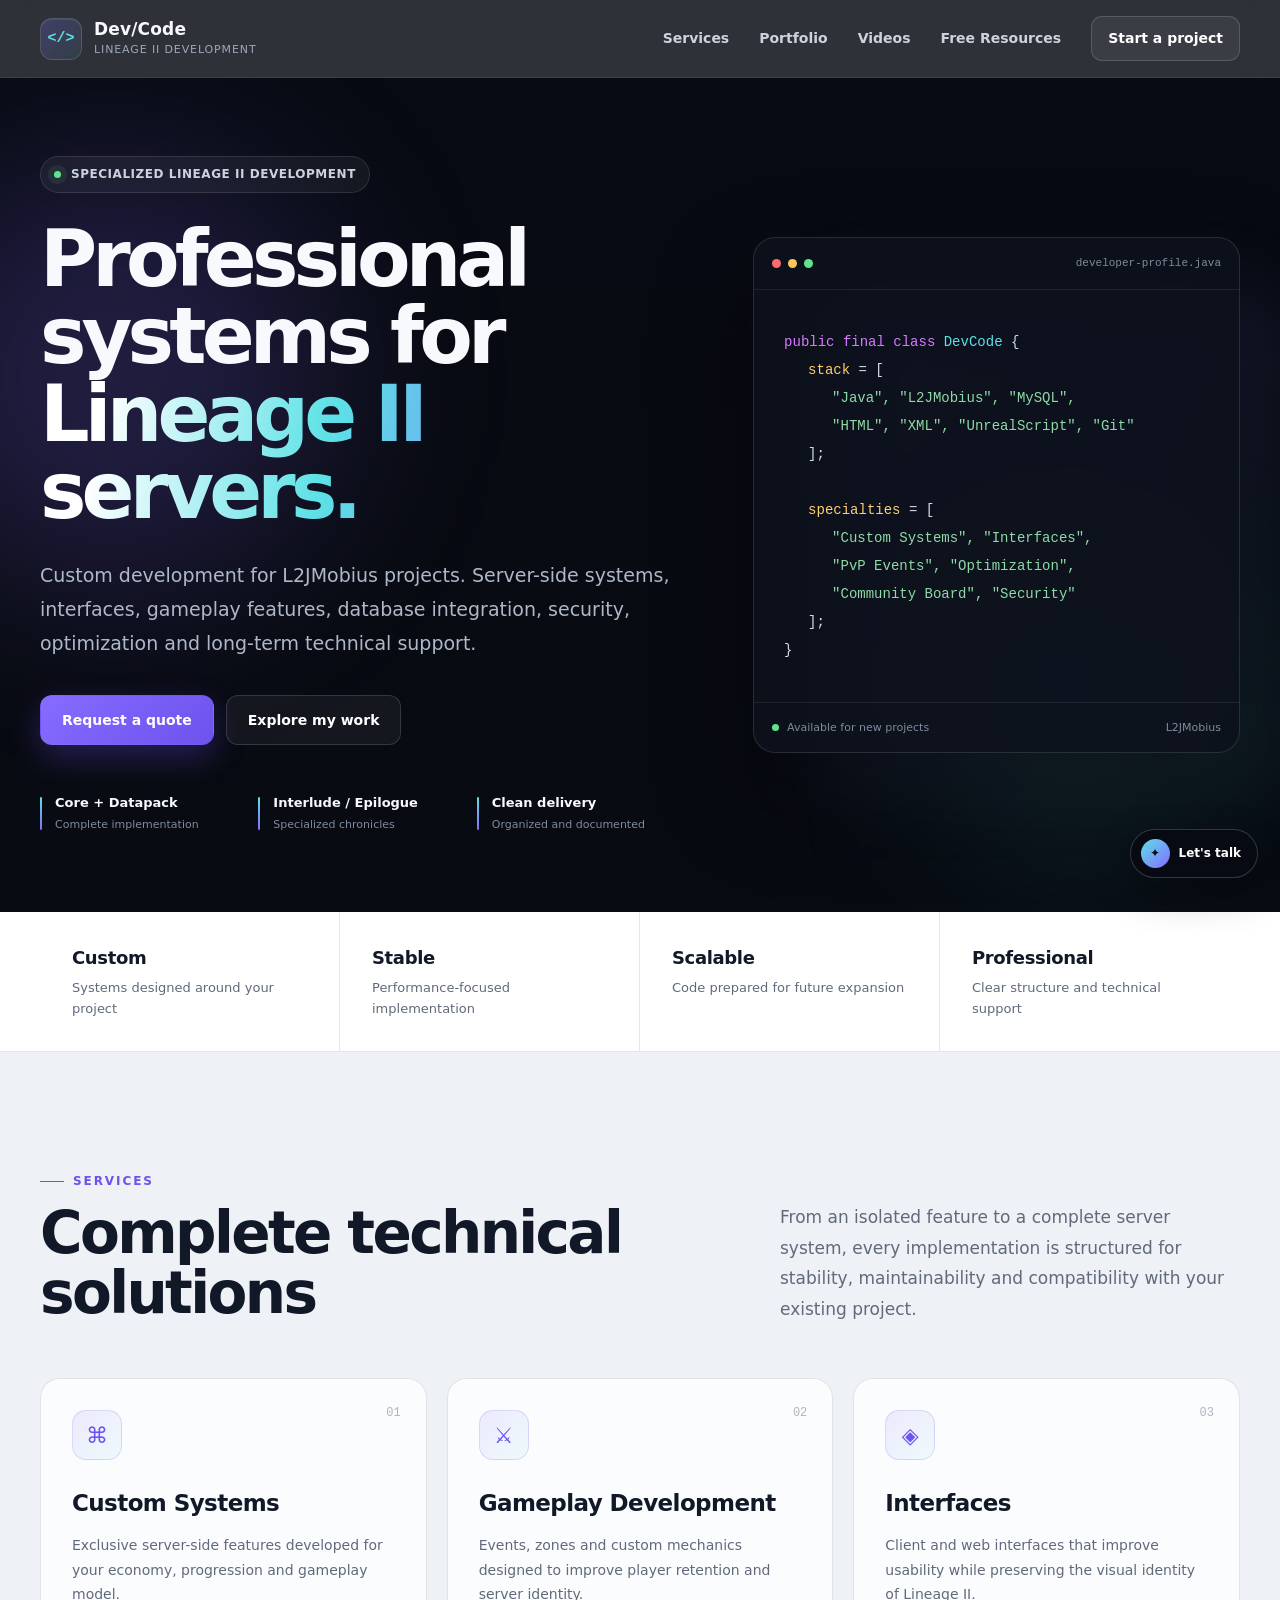
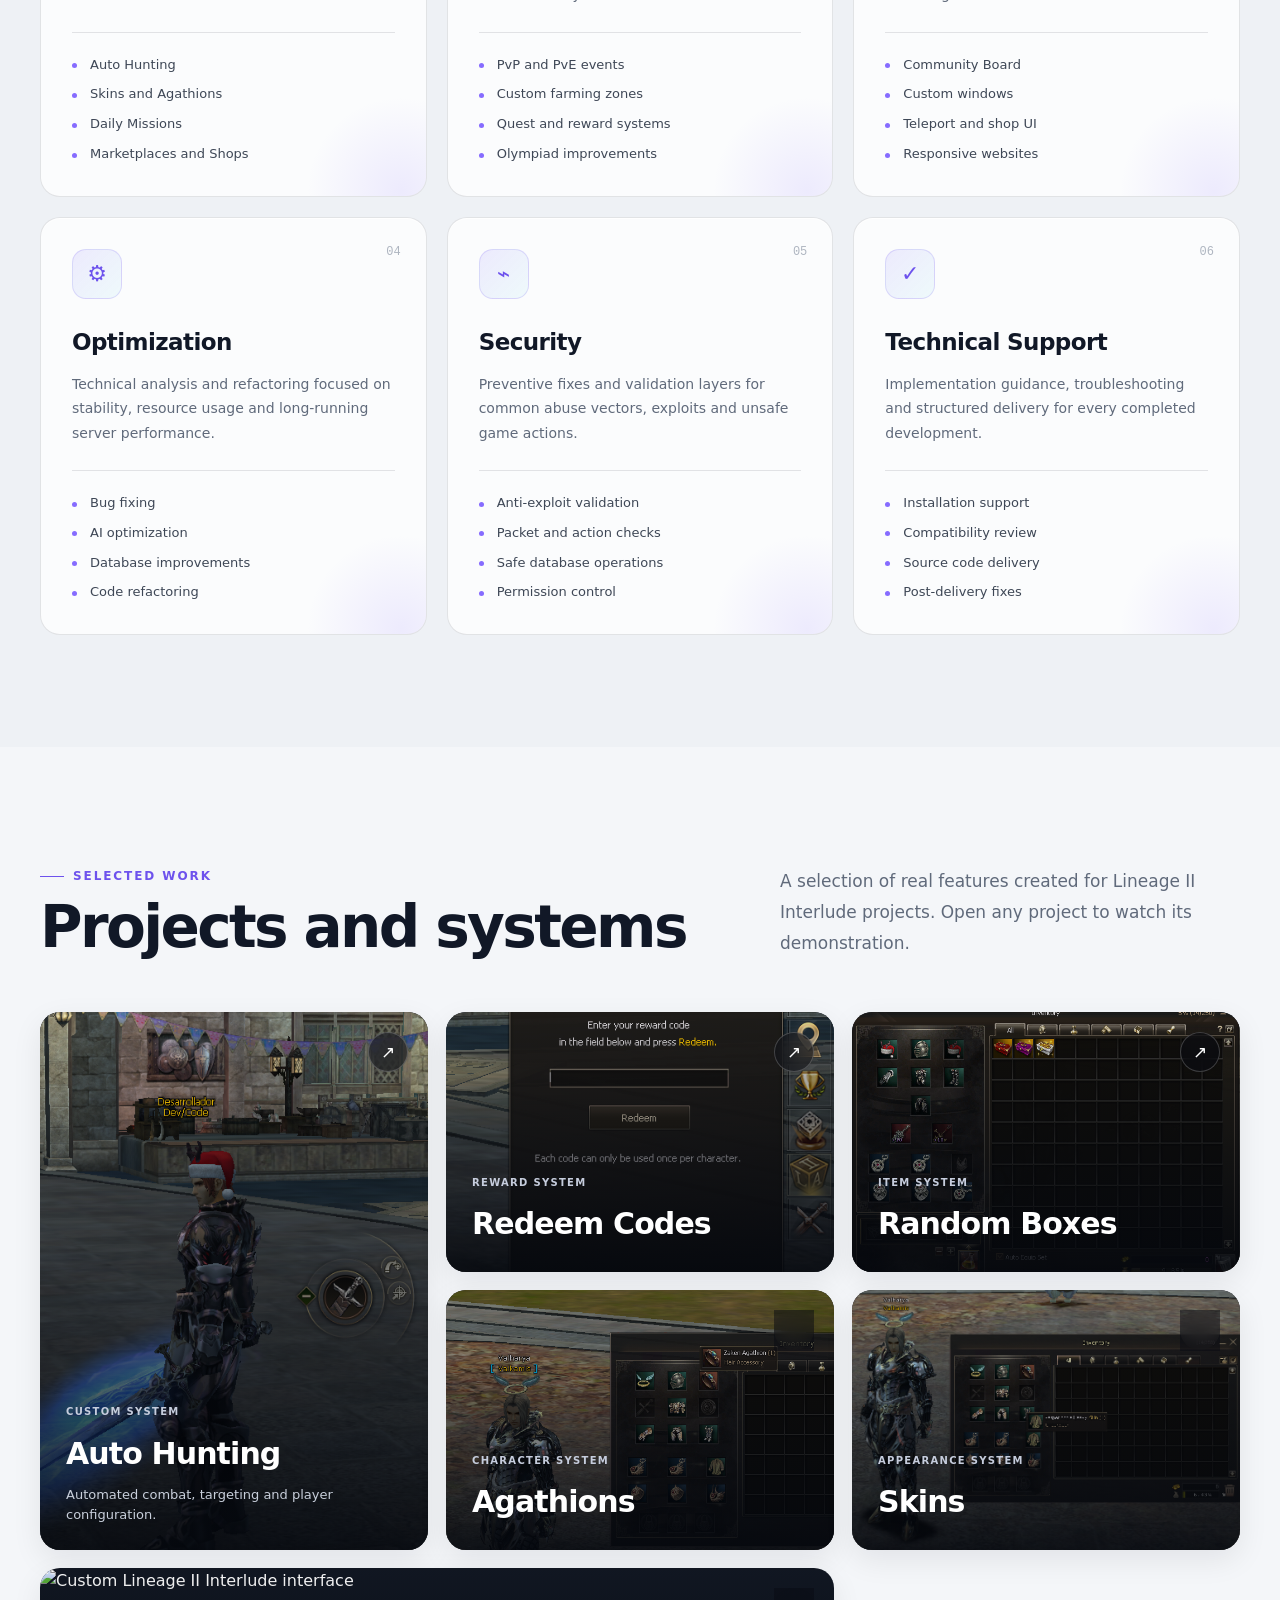
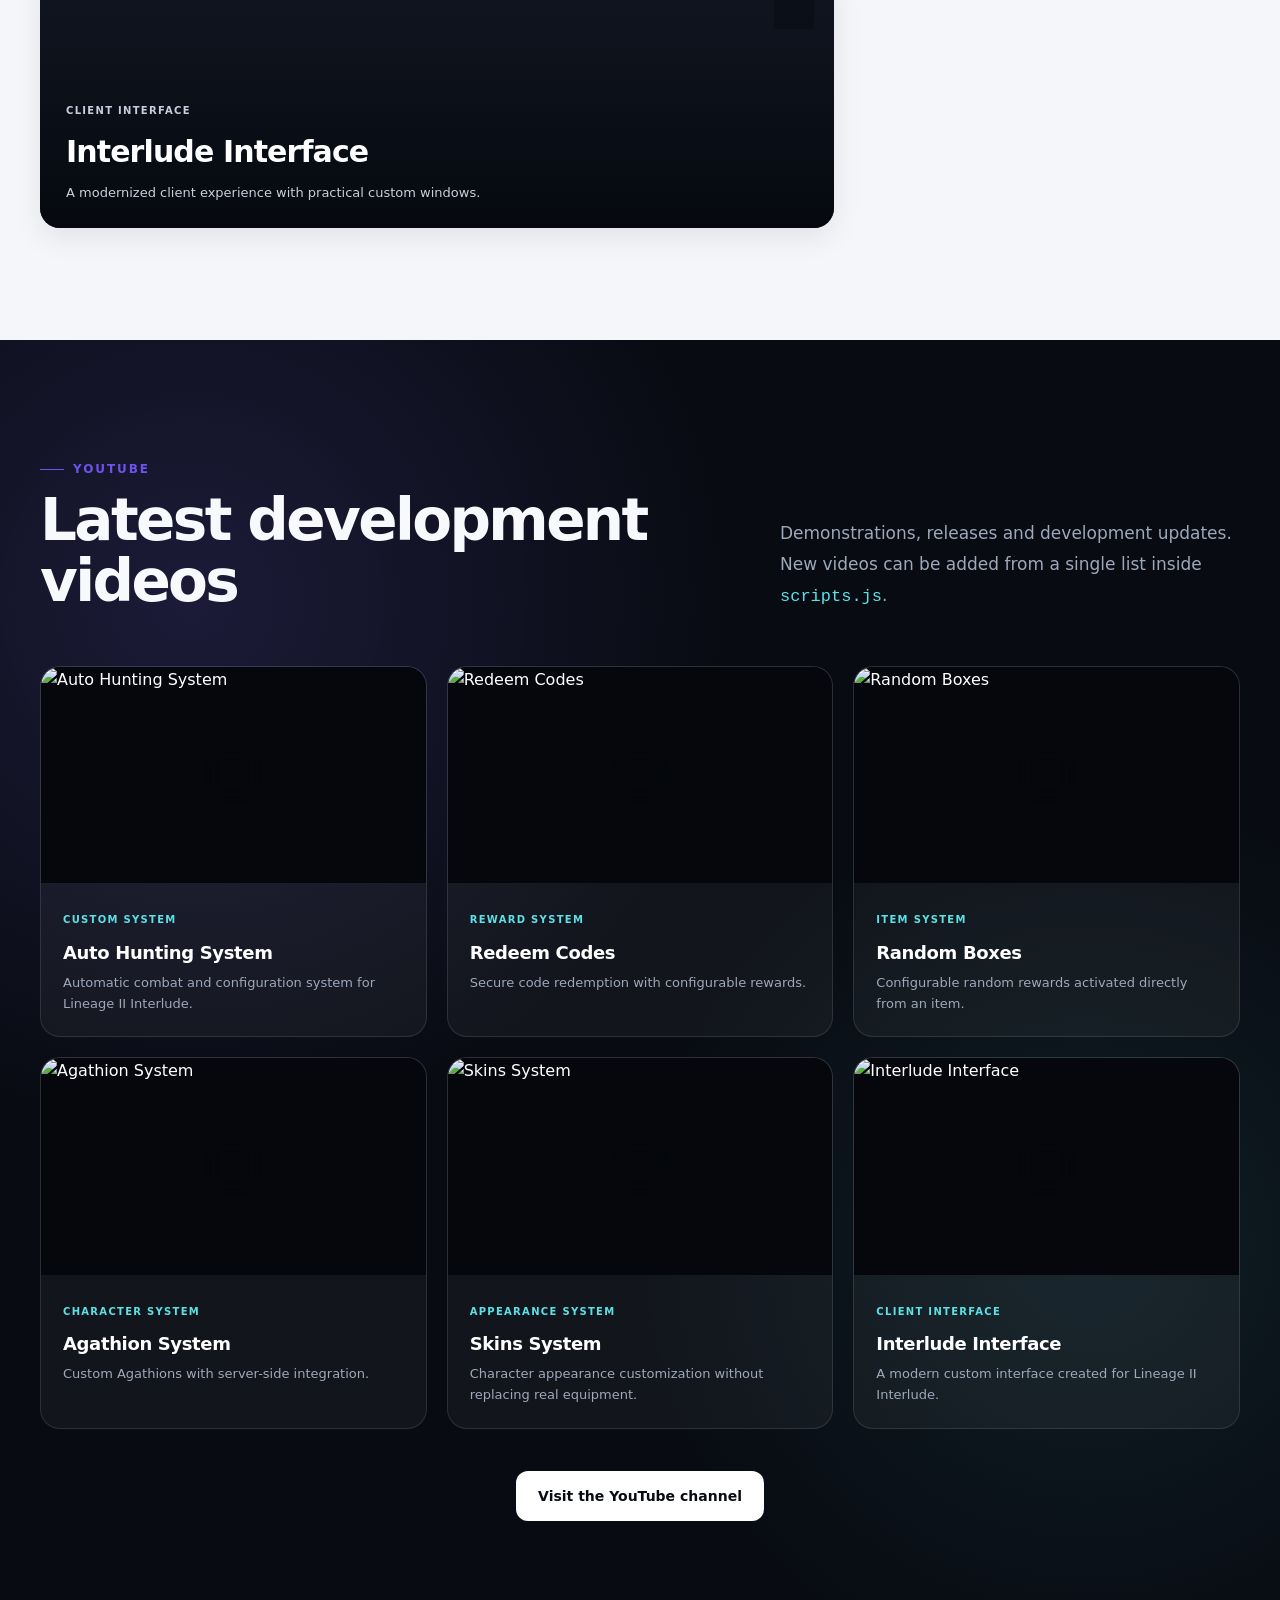
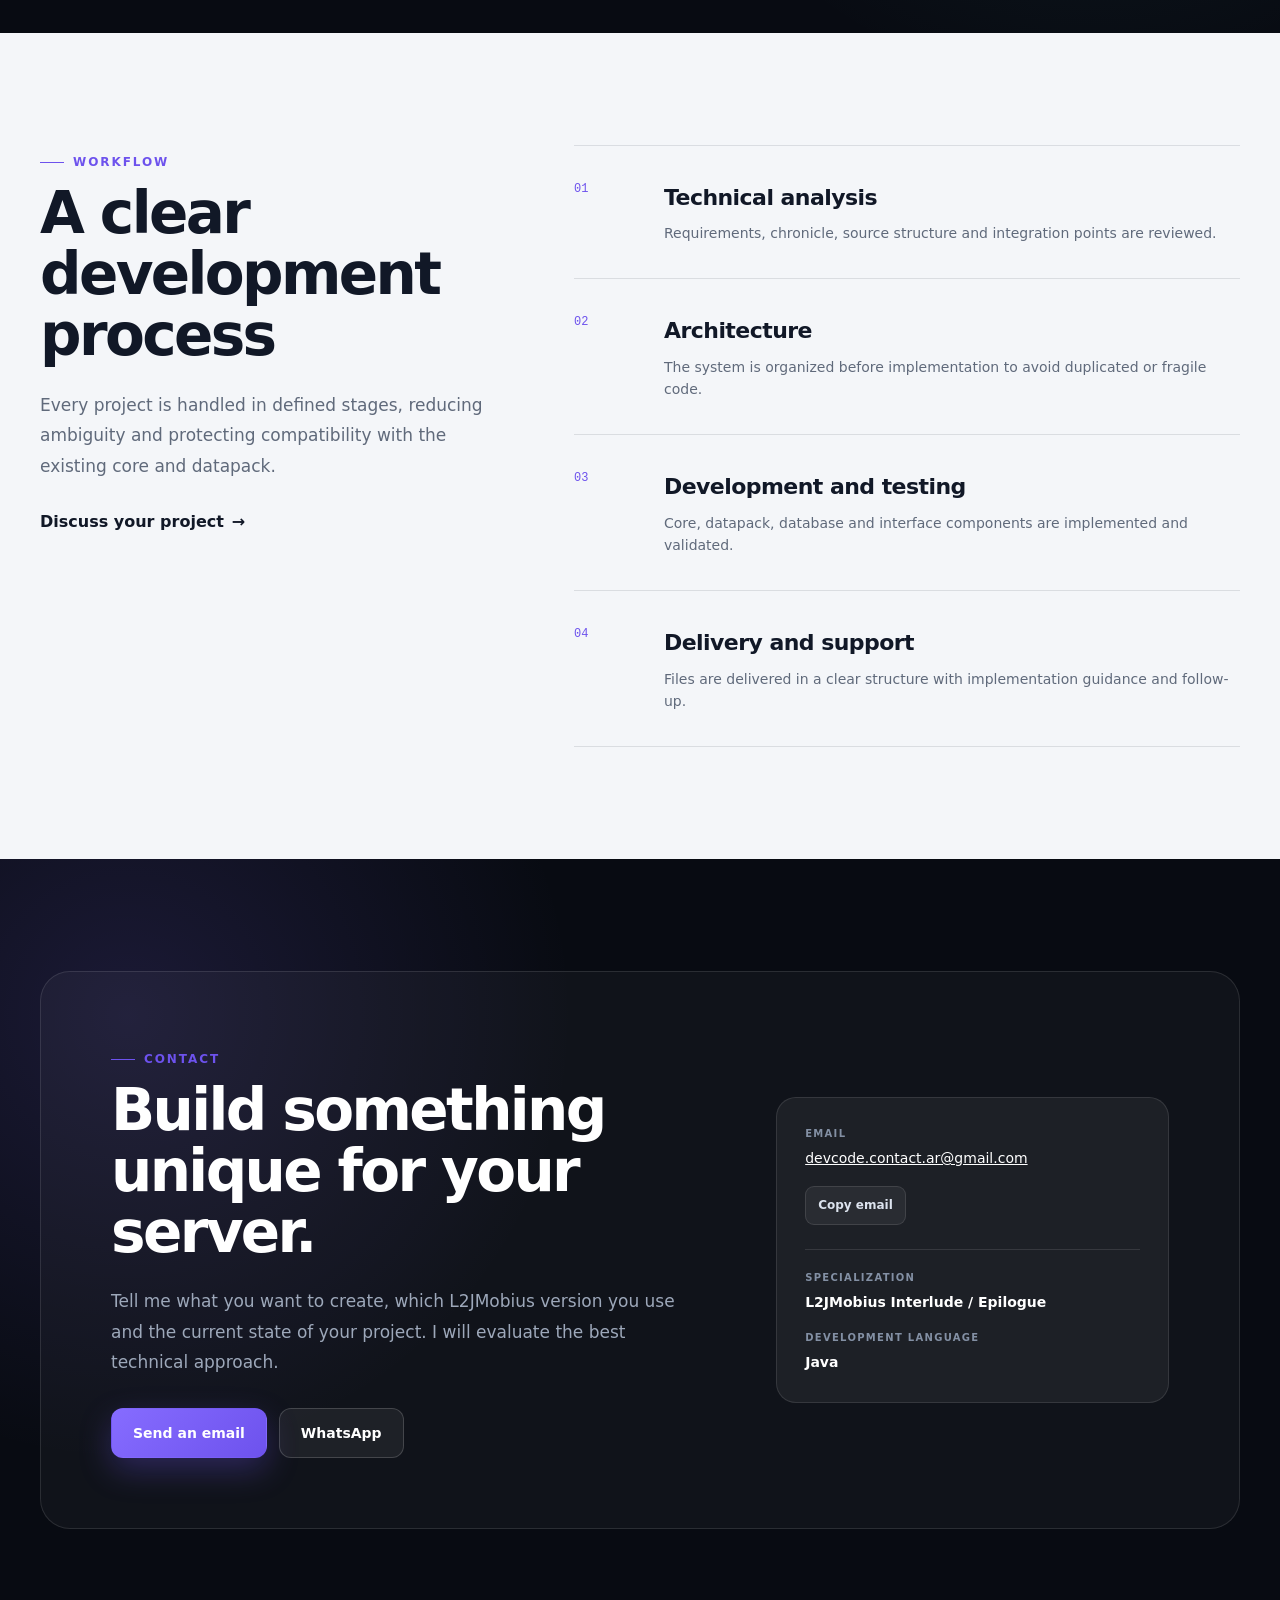
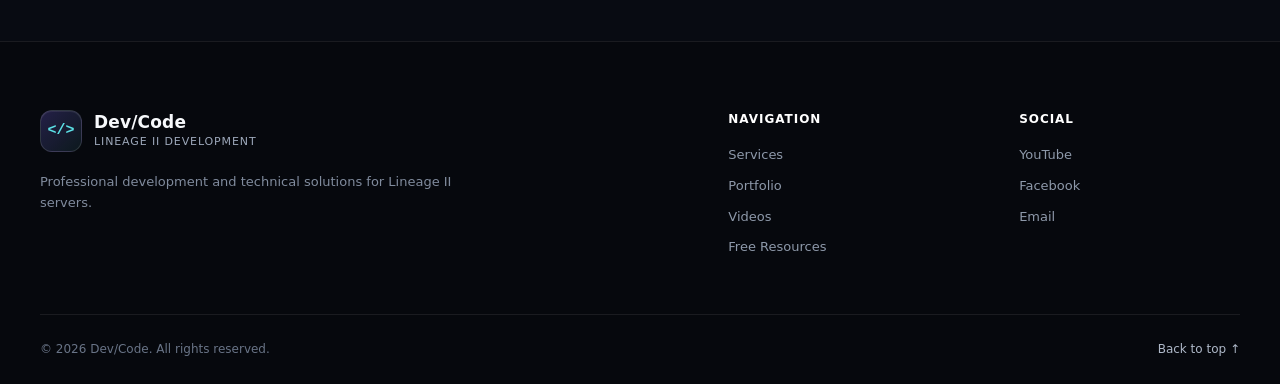
==== index.html @ a978d03b "Modificamos todo la web mejor apariencia" ====
<!doctype html>
<html lang="en">
<head>
  <meta charset="UTF-8">
  <meta name="viewport" content="width=device-width, initial-scale=1.0">
  <meta name="description" content="Professional Lineage II server development, L2JMobius systems, interfaces, optimizations and custom solutions for Interlude and Epilogue projects.">
  <meta name="keywords" content="Lineage 2 development, L2JMobius, Interlude, Epilogue, Java developer, Lineage 2 server">
  <meta name="author" content="Dev/Code">
  <meta name="theme-color" content="#080b12">

  <meta property="og:title" content="Dev/Code — Lineage II Server Development">
  <meta property="og:description" content="Custom systems, interfaces, optimization and professional development for Lineage II servers.">
  <meta property="og:type" content="website">

  <title>Dev/Code — Lineage II Server Development</title>

  <link rel="icon" href="favicon/software.ico">
  <link rel="stylesheet" href="style.css">
  <script src="scripts.js" defer></script>
</head>
<body>
  <a class="skip-link" href="#main-content">Skip to content</a>

  <header class="site-header" id="top">
    <div class="container header-inner">
      <a class="brand" href="index.html" aria-label="Dev Code home">
        <span class="brand-mark" aria-hidden="true">&lt;/&gt;</span>
        <span class="brand-copy">
          <strong>Dev/Code</strong>
          <small>Lineage II Development</small>
        </span>
      </a>

      <button class="nav-toggle" type="button" aria-label="Open navigation" aria-expanded="false" aria-controls="main-navigation">
        <span></span>
        <span></span>
        <span></span>
      </button>

      <nav class="main-nav" id="main-navigation" aria-label="Main navigation">
        <a href="#services">Services</a>
        <a href="#portfolio">Portfolio</a>
        <a href="#videos">Videos</a>
        <a href="free.html">Free Resources</a>
        <a class="nav-cta" href="#contact">Start a project</a>
      </nav>
    </div>
  </header>

  <main id="main-content">
    <section class="hero section-shell">
      <div class="hero-glow hero-glow-one" aria-hidden="true"></div>
      <div class="hero-glow hero-glow-two" aria-hidden="true"></div>

      <div class="container hero-grid">
        <div class="hero-content reveal">
          <div class="eyebrow">
            <span class="status-dot"></span>
            Specialized Lineage II development
          </div>

          <h1>
            Professional systems for
            <span>Lineage II servers.</span>
          </h1>

          <p class="hero-description">
            Custom development for L2JMobius projects. Server-side systems,
            interfaces, gameplay features, database integration, security,
            optimization and long-term technical support.
          </p>

          <div class="hero-actions">
            <a class="button button-primary" href="#contact">Request a quote</a>
            <a class="button button-secondary" href="#portfolio">Explore my work</a>
          </div>

          <div class="hero-trust">
            <div>
              <strong>Core + Datapack</strong>
              <span>Complete implementation</span>
            </div>
            <div>
              <strong>Interlude / Epilogue</strong>
              <span>Specialized chronicles</span>
            </div>
            <div>
              <strong>Clean delivery</strong>
              <span>Organized and documented</span>
            </div>
          </div>
        </div>

        <div class="hero-panel reveal">
          <div class="code-window">
            <div class="code-window-top">
              <div class="window-dots" aria-hidden="true">
                <span></span><span></span><span></span>
              </div>
              <span>developer-profile.java</span>
            </div>

            <div class="code-content" aria-label="Developer technologies and specialties">
              <div><span class="code-keyword">public final class</span> <span class="code-class">DevCode</span> {</div>
              <div class="code-indent"><span class="code-property">stack</span> = [</div>
              <div class="code-indent-2">"Java", "L2JMobius", "MySQL",</div>
              <div class="code-indent-2">"HTML", "XML", "UnrealScript", "Git"</div>
              <div class="code-indent">];</div>
              <br>
              <div class="code-indent"><span class="code-property">specialties</span> = [</div>
              <div class="code-indent-2">"Custom Systems", "Interfaces",</div>
              <div class="code-indent-2">"PvP Events", "Optimization",</div>
              <div class="code-indent-2">"Community Board", "Security"</div>
              <div class="code-indent">];</div>
              <div>}</div>
            </div>

            <div class="code-footer">
              <span><i></i> Available for new projects</span>
              <span>L2JMobius</span>
            </div>
          </div>
        </div>
      </div>
    </section>

    <section class="stats-strip" aria-label="Development strengths">
      <div class="container stats-grid">
        <article>
          <strong>Custom</strong>
          <span>Systems designed around your project</span>
        </article>
        <article>
          <strong>Stable</strong>
          <span>Performance-focused implementation</span>
        </article>
        <article>
          <strong>Scalable</strong>
          <span>Code prepared for future expansion</span>
        </article>
        <article>
          <strong>Professional</strong>
          <span>Clear structure and technical support</span>
        </article>
      </div>
    </section>

    <section class="section section-muted" id="services">
      <div class="container">
        <div class="section-heading reveal">
          <div>
            <span class="section-kicker">Services</span>
            <h2>Complete technical solutions</h2>
          </div>
          <p>
            From an isolated feature to a complete server system, every
            implementation is structured for stability, maintainability and
            compatibility with your existing project.
          </p>
        </div>

        <div class="services-grid">
          <article class="service-card reveal">
            <div class="service-number">01</div>
            <div class="service-icon" aria-hidden="true">⌘</div>
            <h3>Custom Systems</h3>
            <p>
              Exclusive server-side features developed for your economy,
              progression and gameplay model.
            </p>
            <ul class="feature-list">
              <li>Auto Hunting</li>
              <li>Skins and Agathions</li>
              <li>Daily Missions</li>
              <li>Marketplaces and Shops</li>
            </ul>
          </article>

          <article class="service-card reveal">
            <div class="service-number">02</div>
            <div class="service-icon" aria-hidden="true">⚔</div>
            <h3>Gameplay Development</h3>
            <p>
              Events, zones and custom mechanics designed to improve player
              retention and server identity.
            </p>
            <ul class="feature-list">
              <li>PvP and PvE events</li>
              <li>Custom farming zones</li>
              <li>Quest and reward systems</li>
              <li>Olympiad improvements</li>
            </ul>
          </article>

          <article class="service-card reveal">
            <div class="service-number">03</div>
            <div class="service-icon" aria-hidden="true">◈</div>
            <h3>Interfaces</h3>
            <p>
              Client and web interfaces that improve usability while preserving
              the visual identity of Lineage II.
            </p>
            <ul class="feature-list">
              <li>Community Board</li>
              <li>Custom windows</li>
              <li>Teleport and shop UI</li>
              <li>Responsive websites</li>
            </ul>
          </article>

          <article class="service-card reveal">
            <div class="service-number">04</div>
            <div class="service-icon" aria-hidden="true">⚙</div>
            <h3>Optimization</h3>
            <p>
              Technical analysis and refactoring focused on stability, resource
              usage and long-running server performance.
            </p>
            <ul class="feature-list">
              <li>Bug fixing</li>
              <li>AI optimization</li>
              <li>Database improvements</li>
              <li>Code refactoring</li>
            </ul>
          </article>

          <article class="service-card reveal">
            <div class="service-number">05</div>
            <div class="service-icon" aria-hidden="true">⌁</div>
            <h3>Security</h3>
            <p>
              Preventive fixes and validation layers for common abuse vectors,
              exploits and unsafe game actions.
            </p>
            <ul class="feature-list">
              <li>Anti-exploit validation</li>
              <li>Packet and action checks</li>
              <li>Safe database operations</li>
              <li>Permission control</li>
            </ul>
          </article>

          <article class="service-card reveal">
            <div class="service-number">06</div>
            <div class="service-icon" aria-hidden="true">✓</div>
            <h3>Technical Support</h3>
            <p>
              Implementation guidance, troubleshooting and structured delivery
              for every completed development.
            </p>
            <ul class="feature-list">
              <li>Installation support</li>
              <li>Compatibility review</li>
              <li>Source code delivery</li>
              <li>Post-delivery fixes</li>
            </ul>
          </article>
        </div>
      </div>
    </section>

    <section class="section" id="portfolio">
      <div class="container">
        <div class="section-heading reveal">
          <div>
            <span class="section-kicker">Selected work</span>
            <h2>Projects and systems</h2>
          </div>
          <p>
            A selection of real features created for Lineage II Interlude
            projects. Open any project to watch its demonstration.
          </p>
        </div>

        <div class="portfolio-grid">
          <a class="project-card project-card-large reveal" href="https://youtu.be/lbS3PmtXhps" target="_blank" rel="noopener noreferrer">
            <img src="img/AutoHunting.bmp" alt="Lineage II Auto Hunting system interface" loading="lazy">
            <div class="project-shade"></div>
            <div class="project-content">
              <span>Custom System</span>
              <h3>Auto Hunting</h3>
              <p>Automated combat, targeting and player configuration.</p>
            </div>
            <span class="project-arrow" aria-hidden="true">↗</span>
          </a>

          <a class="project-card reveal" href="https://youtu.be/Ibydt8uTrJc" target="_blank" rel="noopener noreferrer">
            <img src="img/redeem.bmp" alt="Lineage II redeem code system" loading="lazy">
            <div class="project-shade"></div>
            <div class="project-content">
              <span>Reward System</span>
              <h3>Redeem Codes</h3>
            </div>
            <span class="project-arrow" aria-hidden="true">↗</span>
          </a>

          <a class="project-card reveal" href="https://www.youtube.com/watch?v=Mz7wLxYxdsU" target="_blank" rel="noopener noreferrer">
            <img src="img/boxrandom.bmp" alt="Lineage II random box system" loading="lazy">
            <div class="project-shade"></div>
            <div class="project-content">
              <span>Item System</span>
              <h3>Random Boxes</h3>
            </div>
            <span class="project-arrow" aria-hidden="true">↗</span>
          </a>

          <a class="project-card reveal" href="https://www.youtube.com/watch?v=rhBnKX_fHzY" target="_blank" rel="noopener noreferrer">
            <img src="img/agathions.bmp" alt="Lineage II Agathion system" loading="lazy">
            <div class="project-shade"></div>
            <div class="project-content">
              <span>Character System</span>
              <h3>Agathions</h3>
            </div>
            <span class="project-arrow" aria-hidden="true">↗</span>
          </a>

          <a class="project-card reveal" href="https://www.youtube.com/watch?v=oK6vBdqfyj4" target="_blank" rel="noopener noreferrer">
            <img src="img/skins.bmp" alt="Lineage II skins system" loading="lazy">
            <div class="project-shade"></div>
            <div class="project-content">
              <span>Appearance System</span>
              <h3>Skins</h3>
            </div>
            <span class="project-arrow" aria-hidden="true">↗</span>
          </a>

          <a class="project-card project-card-wide reveal" href="https://www.youtube.com/watch?v=Kq8JMWoIq18&t=6s" target="_blank" rel="noopener noreferrer">
            <img src="img/Interface.bmp" alt="Custom Lineage II Interlude interface" loading="lazy">
            <div class="project-shade"></div>
            <div class="project-content">
              <span>Client Interface</span>
              <h3>Interlude Interface</h3>
              <p>A modernized client experience with practical custom windows.</p>
            </div>
            <span class="project-arrow" aria-hidden="true">↗</span>
          </a>
        </div>
      </div>
    </section>

    <section class="section section-dark" id="videos">
      <div class="container">
        <div class="section-heading section-heading-light reveal">
          <div>
            <span class="section-kicker">YouTube</span>
            <h2>Latest development videos</h2>
          </div>
          <p>
            Demonstrations, releases and development updates. New videos can be
            added from a single list inside <code>scripts.js</code>.
          </p>
        </div>

        <div class="video-grid" id="video-grid" aria-live="polite"></div>

        <div class="section-action reveal">
          <a class="button button-light" href="https://www.youtube.com/@DevCode-ar" target="_blank" rel="noopener noreferrer">
            Visit the YouTube channel
          </a>
        </div>
      </div>
    </section>

    <section class="section" id="process">
      <div class="container process-layout">
        <div class="process-intro reveal">
          <span class="section-kicker">Workflow</span>
          <h2>A clear development process</h2>
          <p>
            Every project is handled in defined stages, reducing ambiguity and
            protecting compatibility with the existing core and datapack.
          </p>
          <a class="text-link" href="#contact">Discuss your project <span>→</span></a>
        </div>

        <div class="process-list">
          <article class="process-step reveal">
            <span>01</span>
            <div>
              <h3>Technical analysis</h3>
              <p>Requirements, chronicle, source structure and integration points are reviewed.</p>
            </div>
          </article>
          <article class="process-step reveal">
            <span>02</span>
            <div>
              <h3>Architecture</h3>
              <p>The system is organized before implementation to avoid duplicated or fragile code.</p>
            </div>
          </article>
          <article class="process-step reveal">
            <span>03</span>
            <div>
              <h3>Development and testing</h3>
              <p>Core, datapack, database and interface components are implemented and validated.</p>
            </div>
          </article>
          <article class="process-step reveal">
            <span>04</span>
            <div>
              <h3>Delivery and support</h3>
              <p>Files are delivered in a clear structure with implementation guidance and follow-up.</p>
            </div>
          </article>
        </div>
      </div>
    </section>

    <section class="section contact-section" id="contact">
      <div class="container">
        <div class="contact-panel reveal">
          <div class="contact-copy">
            <span class="section-kicker">Contact</span>
            <h2>Build something unique for your server.</h2>
            <p>
              Tell me what you want to create, which L2JMobius version you use
              and the current state of your project. I will evaluate the best
              technical approach.
            </p>

            <div class="contact-actions">
              <a class="button button-primary" href="mailto:devcode.contact.ar@gmail.com">Send an email</a>
              <a class="button button-secondary-dark" href="https://wa.me/541165783450" target="_blank" rel="noopener noreferrer">WhatsApp</a>
            </div>
          </div>

          <div class="contact-card">
            <span>Email</span>
            <a href="mailto:devcode.contact.ar@gmail.com">devcode.contact.ar@gmail.com</a>
            <button class="copy-email" type="button" data-email="devcode.contact.ar@gmail.com">
              Copy email
            </button>

            <div class="contact-separator"></div>

            <span>Specialization</span>
            <strong>L2JMobius Interlude / Epilogue</strong>
            <span>Development language</span>
            <strong>Java</strong>
          </div>
        </div>
      </div>
    </section>
  </main>

  <footer class="site-footer">
    <div class="container footer-grid">
      <div>
        <a class="brand footer-brand" href="#top">
          <span class="brand-mark" aria-hidden="true">&lt;/&gt;</span>
          <span class="brand-copy">
            <strong>Dev/Code</strong>
            <small>Lineage II Development</small>
          </span>
        </a>
        <p>Professional development and technical solutions for Lineage II servers.</p>
      </div>

      <div class="footer-links">
        <strong>Navigation</strong>
        <a href="#services">Services</a>
        <a href="#portfolio">Portfolio</a>
        <a href="#videos">Videos</a>
        <a href="free.html">Free Resources</a>
      </div>

      <div class="footer-links">
        <strong>Social</strong>
        <a href="https://www.youtube.com/@DevCode-ar" target="_blank" rel="noopener noreferrer">YouTube</a>
        <a href="https://www.facebook.com/profile.php?id=61591388618175" target="_blank" rel="noopener noreferrer">Facebook</a>
        <a href="mailto:devcode.contact.ar@gmail.com">Email</a>
      </div>
    </div>

    <div class="container footer-bottom">
      <span>© <span data-current-year>2026</span> Dev/Code. All rights reserved.</span>
      <a href="#top">Back to top ↑</a>
    </div>
  </footer>

  <a class="floating-contact" href="https://wa.me/541165783450" target="_blank" rel="noopener noreferrer" aria-label="Contact Dev Code on WhatsApp">
    <span aria-hidden="true">✦</span>
    <span>Let's talk</span>
  </a>
</body>
</html>
---- style.css ----
/* =========================================================
   DEV/CODE — PROFESSIONAL WEBSITE
   Responsive layout for desktop, tablet and mobile
   ========================================================= */

:root {
  --bg: #080b12;
  --bg-soft: #0d111b;
  --surface: #111722;
  --surface-2: #161d2a;
  --surface-light: #ffffff;
  --page: #f4f6f9;
  --page-soft: #eef1f5;
  --text: #111827;
  --text-soft: #606a7b;
  --text-light: #f7f9fc;
  --text-muted-dark: #9da8ba;
  --line: rgba(17, 24, 39, 0.11);
  --line-dark: rgba(255, 255, 255, 0.11);
  --accent: #866cff;
  --accent-2: #5ce1e6;
  --accent-strong: #6d52ed;
  --success: #5ee58a;
  --paypal: #0070ba;
  --shadow-sm: 0 10px 30px rgba(7, 11, 20, 0.08);
  --shadow-lg: 0 28px 80px rgba(4, 7, 14, 0.18);
  --radius-sm: 12px;
  --radius-md: 20px;
  --radius-lg: 30px;
  --container: 1200px;
  --header-height: 78px;
}

* {
  box-sizing: border-box;
}

html {
  scroll-behavior: smooth;
  scroll-padding-top: calc(var(--header-height) + 24px);
}

body {
  margin: 0;
  min-width: 320px;
  overflow-x: hidden;
  background: var(--page);
  color: var(--text);
  font-family:
    Inter, ui-sans-serif, system-ui, -apple-system, BlinkMacSystemFont,
    "Segoe UI", sans-serif;
  font-size: 16px;
  line-height: 1.6;
  text-rendering: optimizeLegibility;
  -webkit-font-smoothing: antialiased;
}

body.menu-open {
  overflow: hidden;
}

img,
iframe {
  max-width: 100%;
}

img {
  display: block;
}

a {
  color: inherit;
}

button,
input,
textarea,
select {
  font: inherit;
}

button,
a {
  -webkit-tap-highlight-color: transparent;
}

::selection {
  background: var(--accent);
  color: #fff;
}

.container {
  width: min(calc(100% - 40px), var(--container));
  margin-inline: auto;
}

.section {
  padding: 112px 0;
}

.section-shell {
  position: relative;
  overflow: hidden;
}

.section-muted {
  background: var(--page-soft);
}

.section-dark {
  background:
    radial-gradient(circle at 15% 20%, rgba(134, 108, 255, 0.16), transparent 36%),
    radial-gradient(circle at 85% 70%, rgba(92, 225, 230, 0.09), transparent 32%),
    var(--bg);
  color: var(--text-light);
}

.skip-link {
  position: fixed;
  top: 10px;
  left: 10px;
  z-index: 9999;
  transform: translateY(-150%);
  border-radius: 8px;
  background: #fff;
  padding: 10px 14px;
  color: #000;
  font-weight: 700;
  text-decoration: none;
}

.skip-link:focus {
  transform: translateY(0);
}

/* Header */

.site-header {
  position: sticky;
  top: 0;
  z-index: 1000;
  height: var(--header-height);
  border-bottom: 1px solid rgba(255, 255, 255, 0.07);
  background: rgba(8, 11, 18, 0.84);
  backdrop-filter: blur(18px);
  -webkit-backdrop-filter: blur(18px);
}

.header-inner {
  display: flex;
  height: 100%;
  align-items: center;
  justify-content: space-between;
  gap: 32px;
}

.brand {
  display: inline-flex;
  align-items: center;
  gap: 12px;
  color: var(--text-light);
  text-decoration: none;
}

.brand-mark {
  display: grid;
  width: 42px;
  height: 42px;
  place-items: center;
  border: 1px solid rgba(255, 255, 255, 0.13);
  border-radius: 12px;
  background:
    linear-gradient(135deg, rgba(134, 108, 255, 0.24), rgba(92, 225, 230, 0.08));
  color: var(--accent-2);
  font-family: ui-monospace, SFMono-Regular, Menlo, Consolas, monospace;
  font-size: 15px;
  font-weight: 800;
  box-shadow: inset 0 1px rgba(255, 255, 255, 0.08);
}

.brand-copy {
  display: grid;
  line-height: 1.15;
}

.brand-copy strong {
  font-size: 17px;
  letter-spacing: 0.01em;
}

.brand-copy small {
  margin-top: 4px;
  color: var(--text-muted-dark);
  font-size: 11px;
  letter-spacing: 0.08em;
  text-transform: uppercase;
}

.main-nav {
  display: flex;
  align-items: center;
  gap: 30px;
}

.main-nav a {
  position: relative;
  color: #cbd3df;
  font-size: 14px;
  font-weight: 650;
  text-decoration: none;
  transition: color 180ms ease;
}

.main-nav a:not(.nav-cta)::after {
  position: absolute;
  right: 0;
  bottom: -10px;
  left: 0;
  height: 2px;
  border-radius: 10px;
  background: var(--accent-2);
  content: "";
  transform: scaleX(0);
  transform-origin: center;
  transition: transform 180ms ease;
}

.main-nav a:hover,
.main-nav a.is-active {
  color: #fff;
}

.main-nav a:hover::after,
.main-nav a.is-active::after {
  transform: scaleX(1);
}

.main-nav .nav-cta {
  border: 1px solid rgba(255, 255, 255, 0.15);
  border-radius: 11px;
  background: rgba(255, 255, 255, 0.06);
  padding: 10px 16px;
  color: #fff;
  transition:
    transform 180ms ease,
    border-color 180ms ease,
    background 180ms ease;
}

.main-nav .nav-cta:hover {
  transform: translateY(-1px);
  border-color: rgba(134, 108, 255, 0.65);
  background: rgba(134, 108, 255, 0.14);
}

.nav-toggle {
  display: none;
  width: 44px;
  height: 44px;
  cursor: pointer;
  border: 1px solid rgba(255, 255, 255, 0.12);
  border-radius: 11px;
  background: rgba(255, 255, 255, 0.05);
}

.nav-toggle span {
  display: block;
  width: 19px;
  height: 2px;
  margin: 4px auto;
  border-radius: 10px;
  background: #fff;
  transition:
    transform 180ms ease,
    opacity 180ms ease;
}

.nav-toggle[aria-expanded="true"] span:nth-child(1) {
  transform: translateY(6px) rotate(45deg);
}

.nav-toggle[aria-expanded="true"] span:nth-child(2) {
  opacity: 0;
}

.nav-toggle[aria-expanded="true"] span:nth-child(3) {
  transform: translateY(-6px) rotate(-45deg);
}

/* Shared typography */

.section-kicker {
  display: inline-flex;
  align-items: center;
  gap: 9px;
  color: var(--accent-strong);
  font-size: 12px;
  font-weight: 800;
  letter-spacing: 0.16em;
  text-transform: uppercase;
}

.section-kicker::before {
  width: 24px;
  height: 1px;
  background: currentColor;
  content: "";
}

.section-heading {
  display: grid;
  grid-template-columns: minmax(0, 1.2fr) minmax(300px, 0.8fr);
  align-items: end;
  gap: 50px;
  margin-bottom: 54px;
}

.section-heading h2,
.process-intro h2,
.contact-copy h2,
.donation-panel h2 {
  max-width: 760px;
  margin: 11px 0 0;
  font-size: clamp(36px, 5vw, 58px);
  line-height: 1.05;
  letter-spacing: -0.045em;
}

.section-heading p,
.process-intro p,
.contact-copy p,
.donation-panel p {
  margin: 0;
  color: var(--text-soft);
  font-size: 17px;
  line-height: 1.8;
}

.section-heading-light p {
  color: var(--text-muted-dark);
}

.section-heading-light code {
  color: var(--accent-2);
}

/* Buttons */

.button {
  display: inline-flex;
  min-height: 50px;
  align-items: center;
  justify-content: center;
  border: 1px solid transparent;
  border-radius: 12px;
  padding: 13px 21px;
  font-size: 14px;
  font-weight: 750;
  line-height: 1;
  text-decoration: none;
  transition:
    transform 180ms ease,
    box-shadow 180ms ease,
    border-color 180ms ease,
    background 180ms ease;
}

.button:hover {
  transform: translateY(-2px);
}

.button-primary {
  background: linear-gradient(135deg, var(--accent), var(--accent-strong));
  color: #fff;
  box-shadow: 0 12px 32px rgba(109, 82, 237, 0.3);
}

.button-primary:hover {
  box-shadow: 0 16px 38px rgba(109, 82, 237, 0.4);
}

.button-secondary {
  border-color: rgba(17, 24, 39, 0.15);
  background: rgba(255, 255, 255, 0.68);
  color: var(--text);
}

.button-secondary:hover {
  border-color: rgba(109, 82, 237, 0.42);
  background: #fff;
}

.button-secondary-dark {
  border-color: rgba(255, 255, 255, 0.17);
  background: rgba(255, 255, 255, 0.06);
  color: #fff;
}

.button-secondary-dark:hover,
.button-light:hover {
  border-color: rgba(92, 225, 230, 0.45);
}

.button-light {
  border-color: rgba(255, 255, 255, 0.15);
  background: #fff;
  color: var(--bg);
}

.button-paypal {
  flex-shrink: 0;
  background: var(--paypal);
  color: #fff;
  box-shadow: 0 14px 34px rgba(0, 112, 186, 0.22);
}

.text-link {
  display: inline-flex;
  align-items: center;
  gap: 8px;
  color: var(--text);
  font-weight: 750;
  text-decoration: none;
}

.text-link span {
  transition: transform 180ms ease;
}

.text-link:hover span {
  transform: translateX(4px);
}

/* Hero */

.hero {
  min-height: 720px;
  background:
    linear-gradient(180deg, rgba(8, 11, 18, 0.96), rgba(8, 11, 18, 1)),
    var(--bg);
  color: var(--text-light);
}

.hero::before {
  position: absolute;
  inset: 0;
  opacity: 0.18;
  background-image:
    linear-gradient(rgba(255, 255, 255, 0.035) 1px, transparent 1px),
    linear-gradient(90deg, rgba(255, 255, 255, 0.035) 1px, transparent 1px);
  background-size: 42px 42px;
  content: "";
  mask-image: linear-gradient(to bottom, black, transparent 86%);
}

.hero-grid {
  position: relative;
  z-index: 2;
  display: grid;
  min-height: 720px;
  grid-template-columns: minmax(0, 1.05fr) minmax(420px, 0.8fr);
  align-items: center;
  gap: 74px;
  padding-top: 78px;
  padding-bottom: 78px;
}

.hero-glow {
  position: absolute;
  border-radius: 50%;
  filter: blur(90px);
  pointer-events: none;
}

.hero-glow-one {
  top: 10%;
  left: -8%;
  width: 430px;
  height: 430px;
  background: rgba(134, 108, 255, 0.2);
}

.hero-glow-two {
  right: 3%;
  bottom: 5%;
  width: 300px;
  height: 300px;
  background: rgba(92, 225, 230, 0.1);
}

.eyebrow {
  display: inline-flex;
  align-items: center;
  gap: 10px;
  margin-bottom: 28px;
  border: 1px solid rgba(255, 255, 255, 0.11);
  border-radius: 999px;
  background: rgba(255, 255, 255, 0.05);
  padding: 8px 13px;
  color: #cbd3df;
  font-size: 12px;
  font-weight: 700;
  letter-spacing: 0.045em;
  text-transform: uppercase;
}

.status-dot {
  width: 7px;
  height: 7px;
  border-radius: 50%;
  background: var(--success);
  box-shadow: 0 0 0 6px rgba(94, 229, 138, 0.09);
}

.hero h1 {
  max-width: 760px;
  margin: 0;
  font-size: clamp(48px, 6.1vw, 78px);
  line-height: 0.99;
  letter-spacing: -0.062em;
}

.hero h1 span {
  display: block;
  background: linear-gradient(100deg, #fff 10%, var(--accent-2) 45%, var(--accent) 92%);
  background-clip: text;
  color: transparent;
  -webkit-background-clip: text;
}

.hero-description {
  max-width: 690px;
  margin: 28px 0 0;
  color: #aeb8c8;
  font-size: clamp(17px, 2vw, 19px);
  line-height: 1.8;
}

.hero-actions {
  display: flex;
  flex-wrap: wrap;
  gap: 12px;
  margin-top: 34px;
}

.hero .button-secondary {
  border-color: rgba(255, 255, 255, 0.14);
  background: rgba(255, 255, 255, 0.05);
  color: #fff;
}

.hero .button-secondary:hover {
  border-color: rgba(92, 225, 230, 0.45);
  background: rgba(255, 255, 255, 0.08);
}

.hero-trust {
  display: grid;
  grid-template-columns: repeat(3, 1fr);
  gap: 16px;
  margin-top: 48px;
}

.hero-trust div {
  position: relative;
  padding-left: 15px;
}

.hero-trust div::before {
  position: absolute;
  top: 4px;
  bottom: 4px;
  left: 0;
  width: 2px;
  border-radius: 10px;
  background: linear-gradient(var(--accent-2), var(--accent));
  content: "";
}

.hero-trust strong,
.hero-trust span {
  display: block;
}

.hero-trust strong {
  font-size: 13px;
}

.hero-trust span {
  margin-top: 3px;
  color: #7f8b9e;
  font-size: 11px;
}

.hero-panel {
  position: relative;
}

.hero-panel::before {
  position: absolute;
  inset: 10% -8% -8% 12%;
  border-radius: 40px;
  background: linear-gradient(145deg, rgba(134, 108, 255, 0.18), rgba(92, 225, 230, 0.06));
  content: "";
  filter: blur(35px);
}

.code-window {
  position: relative;
  overflow: hidden;
  border: 1px solid rgba(255, 255, 255, 0.12);
  border-radius: 22px;
  background: rgba(13, 17, 27, 0.89);
  box-shadow: 0 42px 100px rgba(0, 0, 0, 0.45);
  backdrop-filter: blur(18px);
}

.code-window-top,
.code-footer {
  display: flex;
  align-items: center;
  justify-content: space-between;
}

.code-window-top {
  min-height: 52px;
  border-bottom: 1px solid rgba(255, 255, 255, 0.08);
  padding: 0 18px;
  color: #7f8b9e;
  font-family: ui-monospace, SFMono-Regular, Menlo, Consolas, monospace;
  font-size: 11px;
}

.window-dots {
  display: flex;
  gap: 7px;
}

.window-dots span {
  width: 9px;
  height: 9px;
  border-radius: 50%;
  background: #3a4351;
}

.window-dots span:first-child {
  background: #ff6b6b;
}

.window-dots span:nth-child(2) {
  background: #ffc65c;
}

.window-dots span:nth-child(3) {
  background: #5ee58a;
}

.code-content {
  min-height: 360px;
  padding: 38px 30px;
  color: #d5dbea;
  font-family: ui-monospace, SFMono-Regular, Menlo, Consolas, monospace;
  font-size: clamp(12px, 1.3vw, 14px);
  line-height: 2;
}

.code-keyword {
  color: #d879ff;
}

.code-class {
  color: var(--accent-2);
}

.code-property {
  color: #ffcf70;
}

.code-indent {
  padding-left: 24px;
}

.code-indent-2 {
  padding-left: 48px;
  color: #8fdba7;
}

.code-footer {
  min-height: 50px;
  border-top: 1px solid rgba(255, 255, 255, 0.08);
  padding: 0 18px;
  color: #7f8b9e;
  font-size: 11px;
}

.code-footer span:first-child {
  display: inline-flex;
  align-items: center;
  gap: 8px;
}

.code-footer i {
  width: 7px;
  height: 7px;
  border-radius: 50%;
  background: var(--success);
}

/* Stats */

.stats-strip {
  border-bottom: 1px solid var(--line);
  background: #fff;
}

.stats-grid {
  display: grid;
  grid-template-columns: repeat(4, 1fr);
}

.stats-grid article {
  min-height: 132px;
  border-right: 1px solid var(--line);
  padding: 32px;
}

.stats-grid article:last-child {
  border-right: 0;
}

.stats-grid strong,
.stats-grid span {
  display: block;
}

.stats-grid strong {
  font-size: 18px;
  letter-spacing: -0.02em;
}

.stats-grid span {
  margin-top: 5px;
  color: var(--text-soft);
  font-size: 13px;
}

/* Services */

.services-grid {
  display: grid;
  grid-template-columns: repeat(3, minmax(0, 1fr));
  gap: 20px;
}

.service-card {
  position: relative;
  min-height: 390px;
  overflow: hidden;
  border: 1px solid var(--line);
  border-radius: var(--radius-md);
  background: rgba(255, 255, 255, 0.78);
  padding: 31px;
  box-shadow: 0 1px 0 rgba(255, 255, 255, 0.8) inset;
  transition:
    transform 220ms ease,
    box-shadow 220ms ease,
    border-color 220ms ease;
}

.service-card::after {
  position: absolute;
  right: -70px;
  bottom: -90px;
  width: 190px;
  height: 190px;
  border-radius: 50%;
  background: radial-gradient(circle, rgba(134, 108, 255, 0.12), transparent 70%);
  content: "";
  transition: transform 260ms ease;
}

.service-card:hover {
  transform: translateY(-7px);
  border-color: rgba(109, 82, 237, 0.28);
  box-shadow: var(--shadow-sm);
}

.service-card:hover::after {
  transform: scale(1.25);
}

.service-number {
  position: absolute;
  top: 25px;
  right: 25px;
  color: #aeb5c0;
  font-family: ui-monospace, SFMono-Regular, Menlo, Consolas, monospace;
  font-size: 12px;
}

.service-icon {
  display: grid;
  width: 50px;
  height: 50px;
  place-items: center;
  border: 1px solid rgba(109, 82, 237, 0.18);
  border-radius: 14px;
  background: linear-gradient(135deg, rgba(134, 108, 255, 0.12), rgba(92, 225, 230, 0.08));
  color: var(--accent-strong);
  font-size: 22px;
}

.service-card h3 {
  margin: 25px 0 11px;
  font-size: 23px;
  letter-spacing: -0.025em;
}

.service-card > p {
  margin: 0;
  color: var(--text-soft);
  font-size: 14px;
  line-height: 1.75;
}

.feature-list {
  display: grid;
  gap: 9px;
  margin: 25px 0 0;
  padding: 22px 0 0;
  border-top: 1px solid var(--line);
  list-style: none;
}

.feature-list li {
  position: relative;
  padding-left: 18px;
  color: #3e4756;
  font-size: 13px;
}

.feature-list li::before {
  position: absolute;
  top: 0.66em;
  left: 0;
  width: 5px;
  height: 5px;
  border-radius: 50%;
  background: var(--accent);
  content: "";
}

/* Portfolio */

.portfolio-grid {
  display: grid;
  grid-template-columns: repeat(3, minmax(0, 1fr));
  grid-auto-rows: 260px;
  gap: 18px;
}

.project-card {
  position: relative;
  overflow: hidden;
  border-radius: var(--radius-md);
  background: var(--surface);
  color: #fff;
  box-shadow: var(--shadow-sm);
  text-decoration: none;
}

.project-card-large {
  grid-row: span 2;
}

.project-card-wide {
  grid-column: span 2;
}

.project-card img,
.project-shade {
  position: absolute;
  inset: 0;
  width: 100%;
  height: 100%;
}

.project-card img {
  object-fit: cover;
  transition:
    transform 500ms cubic-bezier(0.2, 0.7, 0, 1),
    filter 500ms ease;
}

.project-shade {
  background: linear-gradient(180deg, rgba(4, 7, 13, 0.02), rgba(4, 7, 13, 0.9));
}

.project-content {
  position: absolute;
  right: 26px;
  bottom: 24px;
  left: 26px;
  z-index: 2;
}

.project-content span {
  color: #c6cddd;
  font-size: 10px;
  font-weight: 800;
  letter-spacing: 0.13em;
  text-transform: uppercase;
}

.project-content h3 {
  margin: 7px 0 0;
  font-size: clamp(20px, 2.7vw, 30px);
  letter-spacing: -0.03em;
}

.project-content p {
  max-width: 440px;
  margin: 7px 0 0;
  color: #c8cfdb;
  font-size: 13px;
}

.project-arrow {
  position: absolute;
  top: 20px;
  right: 20px;
  z-index: 3;
  display: grid;
  width: 40px;
  height: 40px;
  place-items: center;
  border: 1px solid rgba(255, 255, 255, 0.2);
  border-radius: 50%;
  background: rgba(8, 11, 18, 0.5);
  font-size: 17px;
  backdrop-filter: blur(10px);
  transition:
    transform 180ms ease,
    background 180ms ease;
}

.project-card:hover img {
  transform: scale(1.055);
  filter: saturate(1.08);
}

.project-card:hover .project-arrow {
  transform: rotate(8deg) translateY(-2px);
  background: var(--accent-strong);
}

/* Videos */

.video-grid {
  display: grid;
  grid-template-columns: repeat(3, minmax(0, 1fr));
  gap: 20px;
}

.video-card {
  overflow: hidden;
  border: 1px solid var(--line-dark);
  border-radius: var(--radius-md);
  background: rgba(255, 255, 255, 0.045);
  color: #fff;
  text-decoration: none;
  transition:
    transform 220ms ease,
    border-color 220ms ease,
    background 220ms ease;
}

.video-card:hover {
  transform: translateY(-6px);
  border-color: rgba(92, 225, 230, 0.32);
  background: rgba(255, 255, 255, 0.07);
}

.video-thumbnail {
  position: relative;
  overflow: hidden;
  aspect-ratio: 16 / 9;
  background: #05070c;
}

.video-thumbnail img {
  width: 100%;
  height: 100%;
  object-fit: cover;
  transition: transform 400ms ease;
}

.video-card:hover .video-thumbnail img {
  transform: scale(1.045);
}

.video-play {
  position: absolute;
  top: 50%;
  left: 50%;
  display: grid;
  width: 58px;
  height: 58px;
  place-items: center;
  border: 1px solid rgba(255, 255, 255, 0.24);
  border-radius: 50%;
  background: rgba(8, 11, 18, 0.72);
  box-shadow: 0 10px 30px rgba(0, 0, 0, 0.3);
  transform: translate(-50%, -50%);
  backdrop-filter: blur(10px);
}

.video-play::before {
  width: 0;
  height: 0;
  margin-left: 4px;
  border-top: 7px solid transparent;
  border-bottom: 7px solid transparent;
  border-left: 11px solid #fff;
  content: "";
}

.video-card-content {
  padding: 22px;
}

.video-card-content span {
  color: var(--accent-2);
  font-size: 10px;
  font-weight: 800;
  letter-spacing: 0.13em;
  text-transform: uppercase;
}

.video-card-content h3 {
  margin: 8px 0 5px;
  font-size: 18px;
  letter-spacing: -0.02em;
}

.video-card-content p {
  margin: 0;
  color: var(--text-muted-dark);
  font-size: 13px;
}

.section-action {
  display: flex;
  justify-content: center;
  margin-top: 42px;
}

/* Process */

.process-layout {
  display: grid;
  grid-template-columns: minmax(300px, 0.8fr) minmax(0, 1.2fr);
  gap: 90px;
}

.process-intro {
  position: sticky;
  top: calc(var(--header-height) + 42px);
  align-self: start;
}

.process-intro p {
  max-width: 500px;
  margin-top: 24px;
}

.process-intro .text-link {
  margin-top: 28px;
}

.process-list {
  border-top: 1px solid var(--line);
}

.process-step {
  display: grid;
  grid-template-columns: 72px 1fr;
  gap: 18px;
  border-bottom: 1px solid var(--line);
  padding: 34px 0;
}

.process-step > span {
  color: var(--accent-strong);
  font-family: ui-monospace, SFMono-Regular, Menlo, Consolas, monospace;
  font-size: 12px;
}

.process-step h3 {
  margin: 0;
  font-size: 22px;
  letter-spacing: -0.025em;
}

.process-step p {
  margin: 7px 0 0;
  color: var(--text-soft);
  font-size: 14px;
}

/* Contact */

.contact-section {
  background:
    radial-gradient(circle at 10% 20%, rgba(134, 108, 255, 0.15), transparent 34%),
    var(--bg);
  color: #fff;
}

.contact-panel {
  display: grid;
  grid-template-columns: minmax(0, 1.2fr) minmax(320px, 0.8fr);
  gap: 76px;
  align-items: center;
  border: 1px solid var(--line-dark);
  border-radius: var(--radius-lg);
  background: rgba(255, 255, 255, 0.035);
  padding: clamp(34px, 6vw, 70px);
}

.contact-copy p {
  max-width: 670px;
  margin-top: 23px;
  color: var(--text-muted-dark);
}

.contact-actions {
  display: flex;
  flex-wrap: wrap;
  gap: 12px;
  margin-top: 30px;
}

.contact-card {
  display: grid;
  border: 1px solid var(--line-dark);
  border-radius: var(--radius-md);
  background: rgba(255, 255, 255, 0.055);
  padding: 28px;
}

.contact-card > span {
  margin-top: 17px;
  color: #8390a4;
  font-size: 10px;
  font-weight: 800;
  letter-spacing: 0.13em;
  text-transform: uppercase;
}

.contact-card > span:first-child {
  margin-top: 0;
}

.contact-card > a,
.contact-card > strong {
  margin-top: 5px;
  color: #fff;
  font-size: 14px;
  overflow-wrap: anywhere;
}

.copy-email {
  justify-self: start;
  margin-top: 16px;
  cursor: pointer;
  border: 1px solid var(--line-dark);
  border-radius: 9px;
  background: rgba(255, 255, 255, 0.06);
  padding: 9px 12px;
  color: #dce3ee;
  font-size: 12px;
  font-weight: 700;
}

.copy-email:hover {
  border-color: rgba(92, 225, 230, 0.35);
}

.contact-separator {
  height: 1px;
  margin: 24px 0 3px;
  background: var(--line-dark);
}

/* Resource page */

.resource-hero {
  background:
    radial-gradient(circle at 15% 30%, rgba(134, 108, 255, 0.18), transparent 34%),
    radial-gradient(circle at 90% 20%, rgba(92, 225, 230, 0.08), transparent 28%),
    var(--bg);
  color: #fff;
}

.resource-hero-grid {
  display: grid;
  min-height: 470px;
  grid-template-columns: minmax(0, 1.15fr) minmax(300px, 0.65fr);
  align-items: center;
  gap: 80px;
  padding-top: 80px;
  padding-bottom: 80px;
}

.resource-hero h1 {
  max-width: 830px;
  margin: 16px 0 0;
  font-size: clamp(46px, 6vw, 76px);
  line-height: 1;
  letter-spacing: -0.058em;
}

.resource-hero > .container > div:first-child > p {
  max-width: 720px;
  margin: 25px 0 0;
  color: #aeb8c8;
  font-size: 18px;
  line-height: 1.8;
}

.resource-hero-card {
  border: 1px solid var(--line-dark);
  border-radius: var(--radius-md);
  background: rgba(255, 255, 255, 0.055);
  padding: 28px;
}

.resource-hero-card span {
  color: var(--accent-2);
  font-size: 11px;
  font-weight: 800;
  letter-spacing: 0.13em;
  text-transform: uppercase;
}

.resource-hero-card p {
  margin: 12px 0 0;
  color: #aeb8c8;
  font-size: 14px;
}

.resource-section {
  background: var(--page);
}

.resource-list {
  display: grid;
  gap: 28px;
}

.resource-item {
  display: grid;
  overflow: hidden;
  grid-template-columns: minmax(360px, 0.95fr) minmax(0, 1.05fr);
  border: 1px solid var(--line);
  border-radius: var(--radius-lg);
  background: #fff;
  box-shadow: var(--shadow-sm);
}

.resource-video {
  min-height: 100%;
  background: #05070c;
}

.resource-video iframe {
  display: block;
  width: 100%;
  height: 100%;
  min-height: 430px;
  border: 0;
}

.resource-details {
  padding: clamp(30px, 5vw, 56px);
}

.resource-meta {
  display: flex;
  flex-wrap: wrap;
  gap: 8px;
}

.resource-meta span {
  border: 1px solid rgba(109, 82, 237, 0.17);
  border-radius: 999px;
  background: rgba(134, 108, 255, 0.07);
  padding: 6px 10px;
  color: var(--accent-strong);
  font-size: 10px;
  font-weight: 800;
  letter-spacing: 0.07em;
  text-transform: uppercase;
}

.resource-details h2 {
  margin: 21px 0 0;
  font-size: clamp(31px, 4vw, 48px);
  line-height: 1.05;
  letter-spacing: -0.045em;
}

.resource-details > p {
  margin: 20px 0 0;
  color: var(--text-soft);
  line-height: 1.8;
}

.resource-features {
  display: grid;
  gap: 8px;
  margin-top: 23px;
  color: #374151;
  font-size: 13px;
}

.resource-actions {
  display: flex;
  flex-wrap: wrap;
  gap: 11px;
  margin-top: 31px;
}

.empty-resource {
  display: grid;
  grid-template-columns: auto 1fr auto;
  align-items: center;
  gap: 20px;
  margin-top: 28px;
  border: 1px dashed rgba(17, 24, 39, 0.19);
  border-radius: var(--radius-md);
  padding: 26px;
}

.empty-resource-icon {
  display: grid;
  width: 48px;
  height: 48px;
  place-items: center;
  border-radius: 14px;
  background: rgba(134, 108, 255, 0.09);
  color: var(--accent-strong);
  font-size: 24px;
}

.empty-resource h3 {
  margin: 0;
  font-size: 17px;
}

.empty-resource p {
  margin: 4px 0 0;
  color: var(--text-soft);
  font-size: 13px;
}

.donation-section {
  padding-top: 0;
}

.donation-panel {
  display: flex;
  align-items: center;
  justify-content: space-between;
  gap: 50px;
  border-radius: var(--radius-lg);
  background:
    radial-gradient(circle at 10% 20%, rgba(134, 108, 255, 0.17), transparent 40%),
    var(--bg);
  padding: clamp(34px, 6vw, 64px);
  color: #fff;
}

.donation-panel h2 {
  max-width: 700px;
  font-size: clamp(34px, 5vw, 52px);
}

.donation-panel p {
  max-width: 720px;
  margin-top: 18px;
  color: var(--text-muted-dark);
}

/* Footer */

.site-footer {
  border-top: 1px solid rgba(255, 255, 255, 0.08);
  background: #06080d;
  color: #fff;
}

.footer-grid {
  display: grid;
  grid-template-columns: minmax(0, 1.4fr) repeat(2, minmax(150px, 0.5fr));
  gap: 70px;
  padding-top: 68px;
  padding-bottom: 56px;
}

.footer-brand {
  display: inline-flex;
}

.footer-grid > div:first-child > p {
  max-width: 430px;
  margin: 20px 0 0;
  color: #808b9d;
  font-size: 13px;
}

.footer-links {
  display: grid;
  align-content: start;
  gap: 10px;
}

.footer-links strong {
  margin-bottom: 6px;
  color: #fff;
  font-size: 12px;
  letter-spacing: 0.08em;
  text-transform: uppercase;
}

.footer-links a {
  color: #8e99aa;
  font-size: 13px;
  text-decoration: none;
}

.footer-links a:hover {
  color: var(--accent-2);
}

.footer-bottom {
  display: flex;
  min-height: 70px;
  align-items: center;
  justify-content: space-between;
  gap: 20px;
  border-top: 1px solid rgba(255, 255, 255, 0.08);
  color: #697487;
  font-size: 12px;
}

.footer-bottom a {
  color: #aeb8c8;
  text-decoration: none;
}

.floating-contact {
  position: fixed;
  right: 22px;
  bottom: 22px;
  z-index: 900;
  display: inline-flex;
  min-height: 48px;
  align-items: center;
  gap: 9px;
  border: 1px solid rgba(255, 255, 255, 0.18);
  border-radius: 999px;
  background: rgba(8, 11, 18, 0.9);
  padding: 9px 16px 9px 10px;
  color: #fff;
  font-size: 12px;
  font-weight: 800;
  text-decoration: none;
  box-shadow: 0 15px 40px rgba(0, 0, 0, 0.3);
  backdrop-filter: blur(14px);
  transition: transform 180ms ease;
}

.floating-contact:hover {
  transform: translateY(-3px);
}

.floating-contact span:first-child {
  display: grid;
  width: 29px;
  height: 29px;
  place-items: center;
  border-radius: 50%;
  background: linear-gradient(135deg, var(--accent-2), var(--accent));
  color: var(--bg);
}

/* Reveal animation */

.reveal {
  opacity: 0;
  transform: translateY(22px);
  transition:
    opacity 650ms ease,
    transform 650ms cubic-bezier(0.2, 0.7, 0, 1);
}

.reveal.is-visible {
  opacity: 1;
  transform: translateY(0);
}

/* Responsive */

@media (max-width: 1080px) {
  .hero-grid {
    grid-template-columns: minmax(0, 1fr) minmax(370px, 0.78fr);
    gap: 42px;
  }

  .hero-trust {
    grid-template-columns: 1fr;
  }

  .services-grid {
    grid-template-columns: repeat(2, minmax(0, 1fr));
  }

  .portfolio-grid {
    grid-template-columns: repeat(2, minmax(0, 1fr));
  }

  .project-card-large {
    grid-row: span 1;
  }

  .project-card-wide {
    grid-column: span 1;
  }

  .video-grid {
    grid-template-columns: repeat(2, minmax(0, 1fr));
  }

  .process-layout {
    gap: 55px;
  }

  .contact-panel {
    gap: 45px;
  }
}

@media (max-width: 860px) {
  :root {
    --header-height: 70px;
  }

  .container {
    width: min(calc(100% - 30px), var(--container));
  }

  .section {
    padding: 84px 0;
  }

  .nav-toggle {
    display: block;
  }

  .main-nav {
    position: fixed;
    top: var(--header-height);
    right: 0;
    left: 0;
    display: grid;
    max-height: calc(100vh - var(--header-height));
    align-content: start;
    gap: 0;
    overflow-y: auto;
    border-top: 1px solid rgba(255, 255, 255, 0.08);
    background: rgba(8, 11, 18, 0.98);
    padding: 14px 20px 24px;
    opacity: 0;
    pointer-events: none;
    transform: translateY(-14px);
    transition:
      opacity 180ms ease,
      transform 180ms ease;
  }

  .main-nav.is-open {
    opacity: 1;
    pointer-events: auto;
    transform: translateY(0);
  }

  .main-nav a {
    border-bottom: 1px solid rgba(255, 255, 255, 0.07);
    padding: 17px 2px;
    font-size: 15px;
  }

  .main-nav a::after {
    display: none;
  }

  .main-nav .nav-cta {
    margin-top: 14px;
    border-bottom: 1px solid rgba(255, 255, 255, 0.15);
    text-align: center;
  }

  .hero,
  .hero-grid {
    min-height: auto;
  }

  .hero-grid {
    grid-template-columns: 1fr;
    padding-top: 86px;
    padding-bottom: 86px;
  }

  .hero-panel {
    max-width: 650px;
  }

  .hero-trust {
    grid-template-columns: repeat(3, 1fr);
  }

  .stats-grid {
    grid-template-columns: repeat(2, 1fr);
  }

  .stats-grid article:nth-child(2) {
    border-right: 0;
  }

  .stats-grid article:nth-child(-n + 2) {
    border-bottom: 1px solid var(--line);
  }

  .section-heading {
    grid-template-columns: 1fr;
    gap: 20px;
  }

  .section-heading p {
    max-width: 680px;
  }

  .process-layout {
    grid-template-columns: 1fr;
  }

  .process-intro {
    position: static;
  }

  .contact-panel {
    grid-template-columns: 1fr;
  }

  .resource-hero-grid {
    grid-template-columns: 1fr;
    gap: 38px;
  }

  .resource-item {
    grid-template-columns: 1fr;
  }

  .resource-video iframe {
    min-height: auto;
    aspect-ratio: 16 / 9;
  }

  .donation-panel {
    align-items: flex-start;
    flex-direction: column;
  }
}

@media (max-width: 640px) {
  .brand-copy small {
    display: none;
  }

  .brand-mark {
    width: 39px;
    height: 39px;
  }

  .hero-grid {
    padding-top: 68px;
    padding-bottom: 72px;
  }

  .hero h1 {
    font-size: clamp(43px, 13.5vw, 61px);
  }

  .hero-description {
    font-size: 16px;
  }

  .hero-actions,
  .resource-actions,
  .contact-actions {
    flex-direction: column;
  }

  .hero-actions .button,
  .resource-actions .button,
  .contact-actions .button {
    width: 100%;
  }

  .hero-trust {
    grid-template-columns: 1fr;
  }

  .code-content {
    min-height: 310px;
    padding: 28px 20px;
    font-size: 11px;
  }

  .code-indent {
    padding-left: 14px;
  }

  .code-indent-2 {
    padding-left: 28px;
  }

  .stats-grid {
    grid-template-columns: 1fr;
  }

  .stats-grid article {
    min-height: auto;
    border-right: 0;
    border-bottom: 1px solid var(--line);
    padding: 24px 4px;
  }

  .stats-grid article:last-child {
    border-bottom: 0;
  }

  .services-grid,
  .portfolio-grid,
  .video-grid {
    grid-template-columns: 1fr;
  }

  .portfolio-grid {
    grid-auto-rows: 250px;
  }

  .service-card {
    min-height: auto;
    padding: 26px;
  }

  .section-heading h2,
  .process-intro h2,
  .contact-copy h2,
  .donation-panel h2 {
    font-size: 38px;
  }

  .process-step {
    grid-template-columns: 46px 1fr;
  }

  .contact-panel {
    border-radius: 22px;
    padding: 27px;
  }

  .contact-card {
    padding: 22px;
  }

  .resource-hero h1 {
    font-size: 46px;
  }

  .resource-hero-grid {
    min-height: auto;
    padding-top: 65px;
    padding-bottom: 65px;
  }

  .resource-details {
    padding: 28px 22px;
  }

  .empty-resource {
    grid-template-columns: auto 1fr;
  }

  .empty-resource .text-link {
    grid-column: 1 / -1;
  }

  .footer-grid {
    grid-template-columns: 1fr;
    gap: 36px;
    padding-top: 54px;
  }

  .footer-bottom {
    align-items: flex-start;
    flex-direction: column;
    justify-content: center;
    padding: 20px 0;
  }

  .floating-contact {
    right: 14px;
    bottom: 14px;
  }
}

@media (prefers-reduced-motion: reduce) {
  *,
  *::before,
  *::after {
    scroll-behavior: auto !important;
    animation-duration: 0.001ms !important;
    animation-iteration-count: 1 !important;
    transition-duration: 0.001ms !important;
  }

  .reveal {
    opacity: 1;
    transform: none;
  }
}
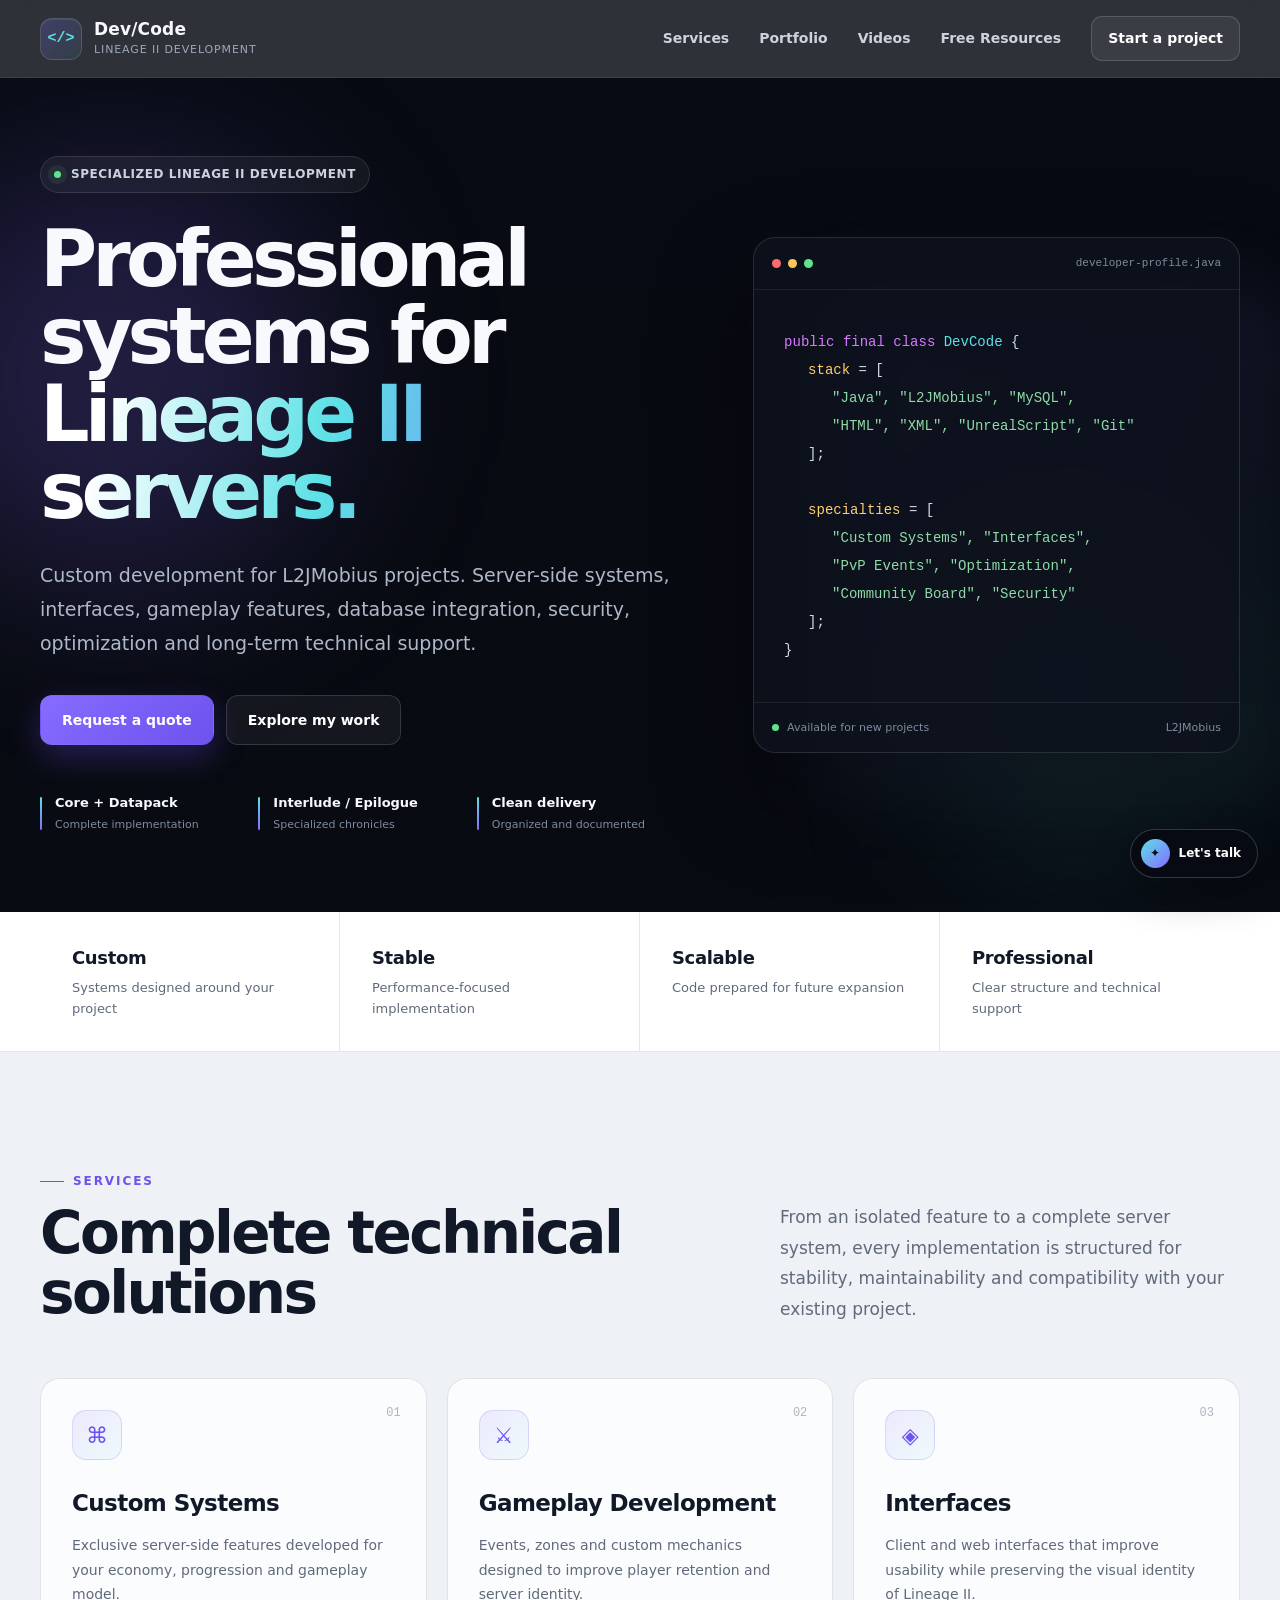
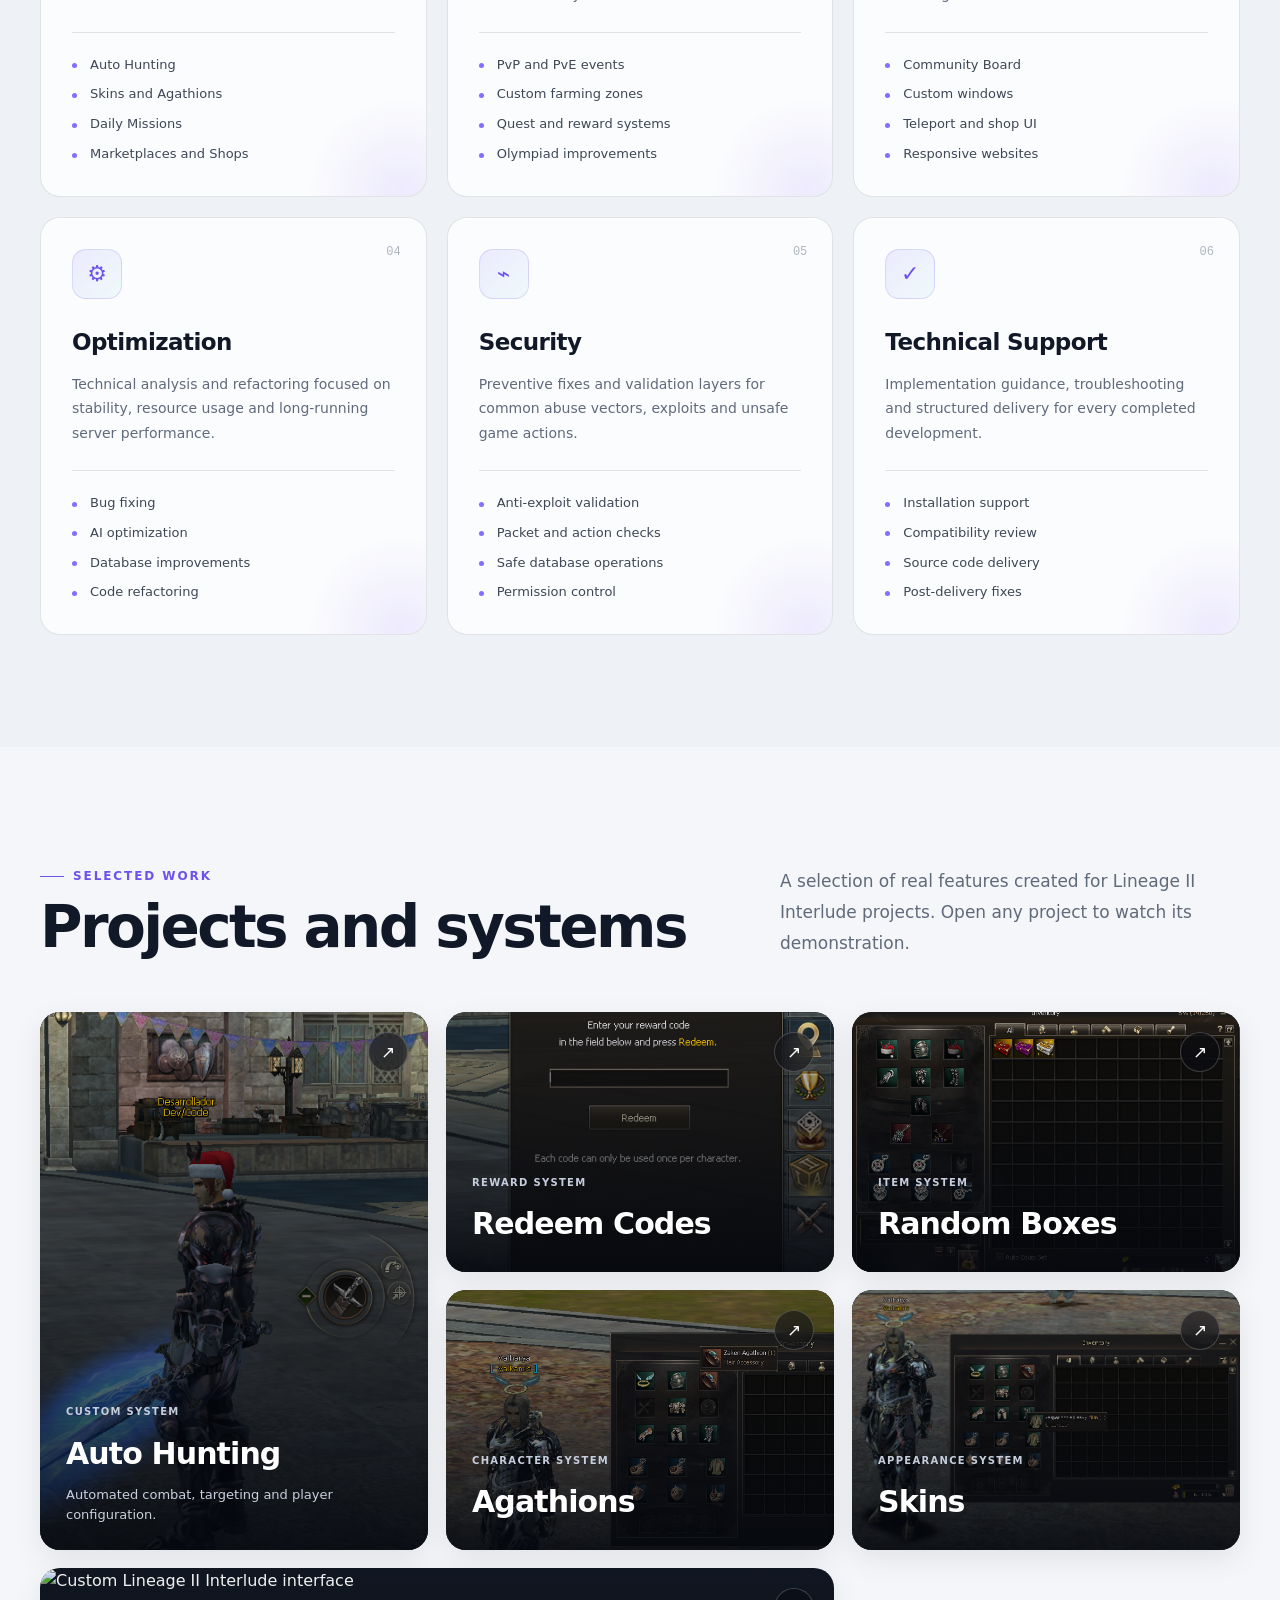
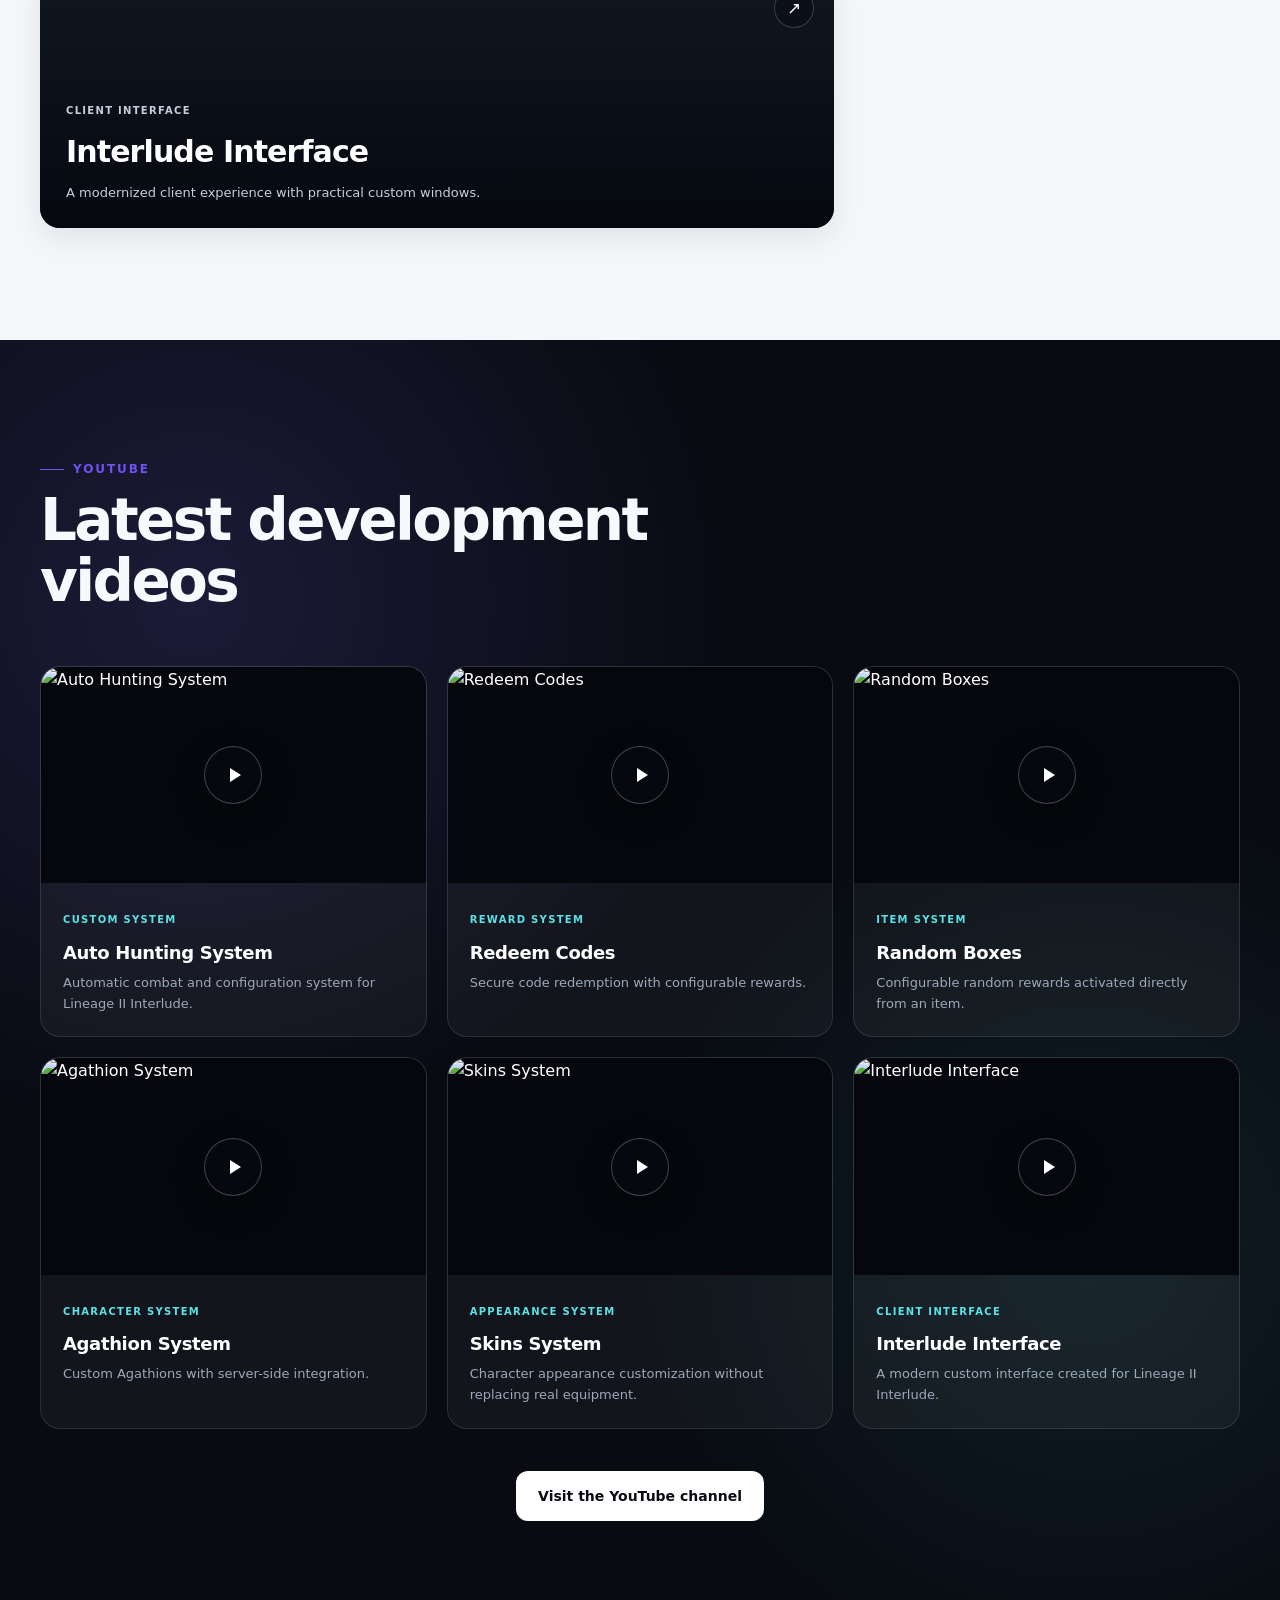
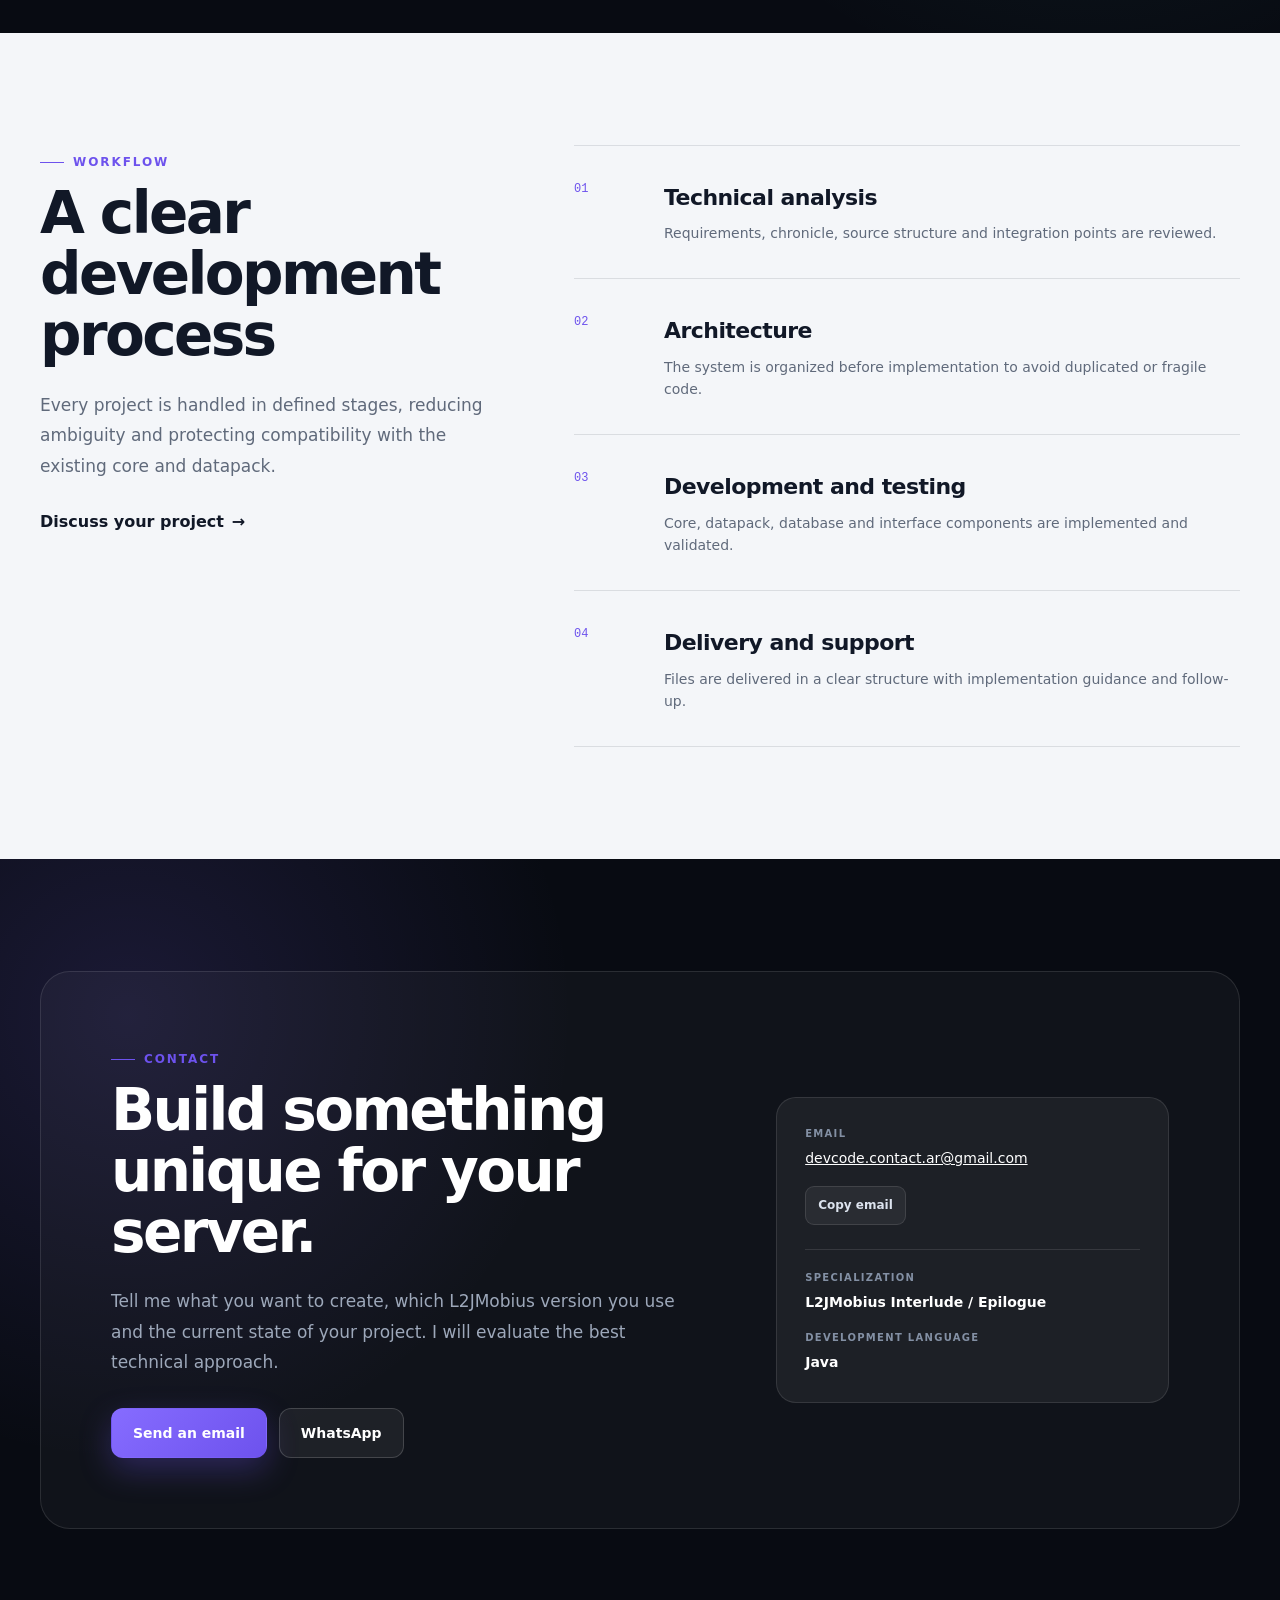
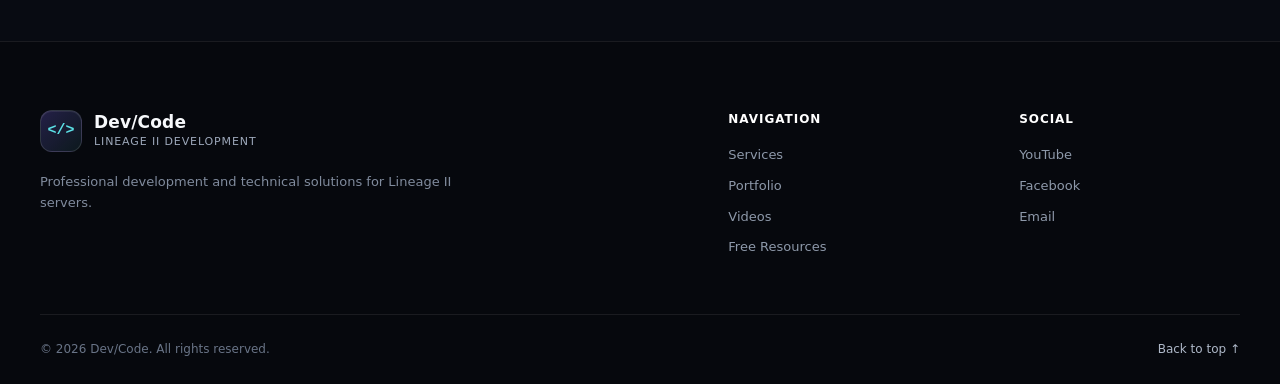
==== commit 2d342986: "Modificacion" ====
--- a/index.html
+++ b/index.html
@@ -1,486 +1,629 @@
 <!doctype html>
 <html lang="en">
-<head>
-  <meta charset="UTF-8">
-  <meta name="viewport" content="width=device-width, initial-scale=1.0">
-  <meta name="description" content="Professional Lineage II server development, L2JMobius systems, interfaces, optimizations and custom solutions for Interlude and Epilogue projects.">
-  <meta name="keywords" content="Lineage 2 development, L2JMobius, Interlude, Epilogue, Java developer, Lineage 2 server">
-  <meta name="author" content="Dev/Code">
-  <meta name="theme-color" content="#080b12">
-
-  <meta property="og:title" content="Dev/Code — Lineage II Server Development">
-  <meta property="og:description" content="Custom systems, interfaces, optimization and professional development for Lineage II servers.">
-  <meta property="og:type" content="website">
-
-  <title>Dev/Code — Lineage II Server Development</title>
-
-  <link rel="icon" href="favicon/software.ico">
-  <link rel="stylesheet" href="style.css">
-  <script src="scripts.js" defer></script>
-</head>
-<body>
-  <a class="skip-link" href="#main-content">Skip to content</a>
-
-  <header class="site-header" id="top">
-    <div class="container header-inner">
-      <a class="brand" href="index.html" aria-label="Dev Code home">
-        <span class="brand-mark" aria-hidden="true">&lt;/&gt;</span>
-        <span class="brand-copy">
-          <strong>Dev/Code</strong>
-          <small>Lineage II Development</small>
-        </span>
-      </a>
-
-      <button class="nav-toggle" type="button" aria-label="Open navigation" aria-expanded="false" aria-controls="main-navigation">
-        <span></span>
-        <span></span>
-        <span></span>
-      </button>
-
-      <nav class="main-nav" id="main-navigation" aria-label="Main navigation">
-        <a href="#services">Services</a>
-        <a href="#portfolio">Portfolio</a>
-        <a href="#videos">Videos</a>
-        <a href="free.html">Free Resources</a>
-        <a class="nav-cta" href="#contact">Start a project</a>
-      </nav>
-    </div>
-  </header>
-
-  <main id="main-content">
-    <section class="hero section-shell">
-      <div class="hero-glow hero-glow-one" aria-hidden="true"></div>
-      <div class="hero-glow hero-glow-two" aria-hidden="true"></div>
-
-      <div class="container hero-grid">
-        <div class="hero-content reveal">
-          <div class="eyebrow">
-            <span class="status-dot"></span>
-            Specialized Lineage II development
-          </div>
-
-          <h1>
-            Professional systems for
-            <span>Lineage II servers.</span>
-          </h1>
-
-          <p class="hero-description">
-            Custom development for L2JMobius projects. Server-side systems,
-            interfaces, gameplay features, database integration, security,
-            optimization and long-term technical support.
-          </p>
-
-          <div class="hero-actions">
-            <a class="button button-primary" href="#contact">Request a quote</a>
-            <a class="button button-secondary" href="#portfolio">Explore my work</a>
-          </div>
-
-          <div class="hero-trust">
-            <div>
-              <strong>Core + Datapack</strong>
-              <span>Complete implementation</span>
-            </div>
-            <div>
-              <strong>Interlude / Epilogue</strong>
-              <span>Specialized chronicles</span>
-            </div>
-            <div>
-              <strong>Clean delivery</strong>
-              <span>Organized and documented</span>
-            </div>
-          </div>
-        </div>
-
-        <div class="hero-panel reveal">
-          <div class="code-window">
-            <div class="code-window-top">
-              <div class="window-dots" aria-hidden="true">
-                <span></span><span></span><span></span>
-              </div>
-              <span>developer-profile.java</span>
-            </div>
-
-            <div class="code-content" aria-label="Developer technologies and specialties">
-              <div><span class="code-keyword">public final class</span> <span class="code-class">DevCode</span> {</div>
-              <div class="code-indent"><span class="code-property">stack</span> = [</div>
-              <div class="code-indent-2">"Java", "L2JMobius", "MySQL",</div>
-              <div class="code-indent-2">"HTML", "XML", "UnrealScript", "Git"</div>
-              <div class="code-indent">];</div>
-              <br>
-              <div class="code-indent"><span class="code-property">specialties</span> = [</div>
-              <div class="code-indent-2">"Custom Systems", "Interfaces",</div>
-              <div class="code-indent-2">"PvP Events", "Optimization",</div>
-              <div class="code-indent-2">"Community Board", "Security"</div>
-              <div class="code-indent">];</div>
-              <div>}</div>
-            </div>
-
-            <div class="code-footer">
-              <span><i></i> Available for new projects</span>
-              <span>L2JMobius</span>
-            </div>
-          </div>
-        </div>
-      </div>
-    </section>
-
-    <section class="stats-strip" aria-label="Development strengths">
-      <div class="container stats-grid">
-        <article>
-          <strong>Custom</strong>
-          <span>Systems designed around your project</span>
-        </article>
-        <article>
-          <strong>Stable</strong>
-          <span>Performance-focused implementation</span>
-        </article>
-        <article>
-          <strong>Scalable</strong>
-          <span>Code prepared for future expansion</span>
-        </article>
-        <article>
-          <strong>Professional</strong>
-          <span>Clear structure and technical support</span>
-        </article>
-      </div>
-    </section>
-
-    <section class="section section-muted" id="services">
-      <div class="container">
-        <div class="section-heading reveal">
-          <div>
-            <span class="section-kicker">Services</span>
-            <h2>Complete technical solutions</h2>
-          </div>
-          <p>
-            From an isolated feature to a complete server system, every
-            implementation is structured for stability, maintainability and
-            compatibility with your existing project.
-          </p>
-        </div>
-
-        <div class="services-grid">
-          <article class="service-card reveal">
-            <div class="service-number">01</div>
-            <div class="service-icon" aria-hidden="true">⌘</div>
-            <h3>Custom Systems</h3>
-            <p>
-              Exclusive server-side features developed for your economy,
-              progression and gameplay model.
-            </p>
-            <ul class="feature-list">
-              <li>Auto Hunting</li>
-              <li>Skins and Agathions</li>
-              <li>Daily Missions</li>
-              <li>Marketplaces and Shops</li>
-            </ul>
-          </article>
-
-          <article class="service-card reveal">
-            <div class="service-number">02</div>
-            <div class="service-icon" aria-hidden="true">⚔</div>
-            <h3>Gameplay Development</h3>
-            <p>
-              Events, zones and custom mechanics designed to improve player
-              retention and server identity.
-            </p>
-            <ul class="feature-list">
-              <li>PvP and PvE events</li>
-              <li>Custom farming zones</li>
-              <li>Quest and reward systems</li>
-              <li>Olympiad improvements</li>
-            </ul>
-          </article>
-
-          <article class="service-card reveal">
-            <div class="service-number">03</div>
-            <div class="service-icon" aria-hidden="true">◈</div>
-            <h3>Interfaces</h3>
-            <p>
-              Client and web interfaces that improve usability while preserving
-              the visual identity of Lineage II.
-            </p>
-            <ul class="feature-list">
-              <li>Community Board</li>
-              <li>Custom windows</li>
-              <li>Teleport and shop UI</li>
-              <li>Responsive websites</li>
-            </ul>
-          </article>
-
-          <article class="service-card reveal">
-            <div class="service-number">04</div>
-            <div class="service-icon" aria-hidden="true">⚙</div>
-            <h3>Optimization</h3>
-            <p>
-              Technical analysis and refactoring focused on stability, resource
-              usage and long-running server performance.
-            </p>
-            <ul class="feature-list">
-              <li>Bug fixing</li>
-              <li>AI optimization</li>
-              <li>Database improvements</li>
-              <li>Code refactoring</li>
-            </ul>
-          </article>
-
-          <article class="service-card reveal">
-            <div class="service-number">05</div>
-            <div class="service-icon" aria-hidden="true">⌁</div>
-            <h3>Security</h3>
-            <p>
-              Preventive fixes and validation layers for common abuse vectors,
-              exploits and unsafe game actions.
-            </p>
-            <ul class="feature-list">
-              <li>Anti-exploit validation</li>
-              <li>Packet and action checks</li>
-              <li>Safe database operations</li>
-              <li>Permission control</li>
-            </ul>
-          </article>
-
-          <article class="service-card reveal">
-            <div class="service-number">06</div>
-            <div class="service-icon" aria-hidden="true">✓</div>
-            <h3>Technical Support</h3>
-            <p>
-              Implementation guidance, troubleshooting and structured delivery
-              for every completed development.
-            </p>
-            <ul class="feature-list">
-              <li>Installation support</li>
-              <li>Compatibility review</li>
-              <li>Source code delivery</li>
-              <li>Post-delivery fixes</li>
-            </ul>
-          </article>
-        </div>
-      </div>
-    </section>
-
-    <section class="section" id="portfolio">
-      <div class="container">
-        <div class="section-heading reveal">
-          <div>
-            <span class="section-kicker">Selected work</span>
-            <h2>Projects and systems</h2>
-          </div>
-          <p>
-            A selection of real features created for Lineage II Interlude
-            projects. Open any project to watch its demonstration.
-          </p>
-        </div>
-
-        <div class="portfolio-grid">
-          <a class="project-card project-card-large reveal" href="https://youtu.be/lbS3PmtXhps" target="_blank" rel="noopener noreferrer">
-            <img src="img/AutoHunting.bmp" alt="Lineage II Auto Hunting system interface" loading="lazy">
-            <div class="project-shade"></div>
-            <div class="project-content">
-              <span>Custom System</span>
-              <h3>Auto Hunting</h3>
-              <p>Automated combat, targeting and player configuration.</p>
-            </div>
-            <span class="project-arrow" aria-hidden="true">↗</span>
-          </a>
-
-          <a class="project-card reveal" href="https://youtu.be/Ibydt8uTrJc" target="_blank" rel="noopener noreferrer">
-            <img src="img/redeem.bmp" alt="Lineage II redeem code system" loading="lazy">
-            <div class="project-shade"></div>
-            <div class="project-content">
-              <span>Reward System</span>
-              <h3>Redeem Codes</h3>
-            </div>
-            <span class="project-arrow" aria-hidden="true">↗</span>
-          </a>
-
-          <a class="project-card reveal" href="https://www.youtube.com/watch?v=Mz7wLxYxdsU" target="_blank" rel="noopener noreferrer">
-            <img src="img/boxrandom.bmp" alt="Lineage II random box system" loading="lazy">
-            <div class="project-shade"></div>
-            <div class="project-content">
-              <span>Item System</span>
-              <h3>Random Boxes</h3>
-            </div>
-            <span class="project-arrow" aria-hidden="true">↗</span>
-          </a>
-
-          <a class="project-card reveal" href="https://www.youtube.com/watch?v=rhBnKX_fHzY" target="_blank" rel="noopener noreferrer">
-            <img src="img/agathions.bmp" alt="Lineage II Agathion system" loading="lazy">
-            <div class="project-shade"></div>
-            <div class="project-content">
-              <span>Character System</span>
-              <h3>Agathions</h3>
-            </div>
-            <span class="project-arrow" aria-hidden="true">↗</span>
-          </a>
-
-          <a class="project-card reveal" href="https://www.youtube.com/watch?v=oK6vBdqfyj4" target="_blank" rel="noopener noreferrer">
-            <img src="img/skins.bmp" alt="Lineage II skins system" loading="lazy">
-            <div class="project-shade"></div>
-            <div class="project-content">
-              <span>Appearance System</span>
-              <h3>Skins</h3>
-            </div>
-            <span class="project-arrow" aria-hidden="true">↗</span>
-          </a>
-
-          <a class="project-card project-card-wide reveal" href="https://www.youtube.com/watch?v=Kq8JMWoIq18&t=6s" target="_blank" rel="noopener noreferrer">
-            <img src="img/Interface.bmp" alt="Custom Lineage II Interlude interface" loading="lazy">
-            <div class="project-shade"></div>
-            <div class="project-content">
-              <span>Client Interface</span>
-              <h3>Interlude Interface</h3>
-              <p>A modernized client experience with practical custom windows.</p>
-            </div>
-            <span class="project-arrow" aria-hidden="true">↗</span>
-          </a>
-        </div>
-      </div>
-    </section>
-
-    <section class="section section-dark" id="videos">
-      <div class="container">
-        <div class="section-heading section-heading-light reveal">
-          <div>
-            <span class="section-kicker">YouTube</span>
-            <h2>Latest development videos</h2>
-          </div>
-          <p>
-            Demonstrations, releases and development updates. New videos can be
-            added from a single list inside <code>scripts.js</code>.
-          </p>
-        </div>
-
-        <div class="video-grid" id="video-grid" aria-live="polite"></div>
-
-        <div class="section-action reveal">
-          <a class="button button-light" href="https://www.youtube.com/@DevCode-ar" target="_blank" rel="noopener noreferrer">
-            Visit the YouTube channel
-          </a>
-        </div>
-      </div>
-    </section>
-
-    <section class="section" id="process">
-      <div class="container process-layout">
-        <div class="process-intro reveal">
-          <span class="section-kicker">Workflow</span>
-          <h2>A clear development process</h2>
-          <p>
-            Every project is handled in defined stages, reducing ambiguity and
-            protecting compatibility with the existing core and datapack.
-          </p>
-          <a class="text-link" href="#contact">Discuss your project <span>→</span></a>
-        </div>
-
-        <div class="process-list">
-          <article class="process-step reveal">
-            <span>01</span>
-            <div>
-              <h3>Technical analysis</h3>
-              <p>Requirements, chronicle, source structure and integration points are reviewed.</p>
-            </div>
-          </article>
-          <article class="process-step reveal">
-            <span>02</span>
-            <div>
-              <h3>Architecture</h3>
-              <p>The system is organized before implementation to avoid duplicated or fragile code.</p>
-            </div>
-          </article>
-          <article class="process-step reveal">
-            <span>03</span>
-            <div>
-              <h3>Development and testing</h3>
-              <p>Core, datapack, database and interface components are implemented and validated.</p>
-            </div>
-          </article>
-          <article class="process-step reveal">
-            <span>04</span>
-            <div>
-              <h3>Delivery and support</h3>
-              <p>Files are delivered in a clear structure with implementation guidance and follow-up.</p>
-            </div>
-          </article>
-        </div>
-      </div>
-    </section>
-
-    <section class="section contact-section" id="contact">
-      <div class="container">
-        <div class="contact-panel reveal">
-          <div class="contact-copy">
-            <span class="section-kicker">Contact</span>
-            <h2>Build something unique for your server.</h2>
-            <p>
-              Tell me what you want to create, which L2JMobius version you use
-              and the current state of your project. I will evaluate the best
-              technical approach.
-            </p>
-
-            <div class="contact-actions">
-              <a class="button button-primary" href="mailto:devcode.contact.ar@gmail.com">Send an email</a>
-              <a class="button button-secondary-dark" href="https://wa.me/541165783450" target="_blank" rel="noopener noreferrer">WhatsApp</a>
-            </div>
-          </div>
-
-          <div class="contact-card">
-            <span>Email</span>
-            <a href="mailto:devcode.contact.ar@gmail.com">devcode.contact.ar@gmail.com</a>
-            <button class="copy-email" type="button" data-email="devcode.contact.ar@gmail.com">
-              Copy email
-            </button>
-
-            <div class="contact-separator"></div>
-
-            <span>Specialization</span>
-            <strong>L2JMobius Interlude / Epilogue</strong>
-            <span>Development language</span>
-            <strong>Java</strong>
-          </div>
-        </div>
-      </div>
-    </section>
-  </main>
-
-  <footer class="site-footer">
-    <div class="container footer-grid">
-      <div>
-        <a class="brand footer-brand" href="#top">
+  <head>
+    <meta charset="UTF-8" />
+    <meta name="viewport" content="width=device-width, initial-scale=1.0" />
+    <meta
+      name="description"
+      content="Professional Lineage II server development, L2JMobius systems, interfaces, optimizations and custom solutions for Interlude and Epilogue projects."
+    />
+    <meta
+      name="keywords"
+      content="Lineage 2 development, L2JMobius, Interlude, Epilogue, Java developer, Lineage 2 server"
+    />
+    <meta name="author" content="Dev/Code" />
+    <meta name="theme-color" content="#080b12" />
+
+    <meta
+      property="og:title"
+      content="Dev/Code — Lineage II Server Development"
+    />
+    <meta
+      property="og:description"
+      content="Custom systems, interfaces, optimization and professional development for Lineage II servers."
+    />
+    <meta property="og:type" content="website" />
+
+    <title>Dev/Code — Lineage II Server Development</title>
+
+    <link rel="icon" href="favicon/software.ico" />
+    <link rel="stylesheet" href="style.css" />
+    <script src="scripts.js" defer></script>
+  </head>
+  <body>
+    <a class="skip-link" href="#main-content">Skip to content</a>
+
+    <header class="site-header" id="top">
+      <div class="container header-inner">
+        <a class="brand" href="index.html" aria-label="Dev Code home">
           <span class="brand-mark" aria-hidden="true">&lt;/&gt;</span>
           <span class="brand-copy">
             <strong>Dev/Code</strong>
             <small>Lineage II Development</small>
           </span>
         </a>
-        <p>Professional development and technical solutions for Lineage II servers.</p>
+
+        <button
+          class="nav-toggle"
+          type="button"
+          aria-label="Open navigation"
+          aria-expanded="false"
+          aria-controls="main-navigation"
+        >
+          <span></span>
+          <span></span>
+          <span></span>
+        </button>
+
+        <nav class="main-nav" id="main-navigation" aria-label="Main navigation">
+          <a href="#services">Services</a>
+          <a href="#portfolio">Portfolio</a>
+          <a href="#videos">Videos</a>
+          <a href="free.html">Free Resources</a>
+          <a class="nav-cta" href="#contact">Start a project</a>
+        </nav>
       </div>
-
-      <div class="footer-links">
-        <strong>Navigation</strong>
-        <a href="#services">Services</a>
-        <a href="#portfolio">Portfolio</a>
-        <a href="#videos">Videos</a>
-        <a href="free.html">Free Resources</a>
+    </header>
+
+    <main id="main-content">
+      <section class="hero section-shell">
+        <div class="hero-glow hero-glow-one" aria-hidden="true"></div>
+        <div class="hero-glow hero-glow-two" aria-hidden="true"></div>
+
+        <div class="container hero-grid">
+          <div class="hero-content reveal">
+            <div class="eyebrow">
+              <span class="status-dot"></span>
+              Specialized Lineage II development
+            </div>
+
+            <h1>
+              Professional systems for
+              <span>Lineage II servers.</span>
+            </h1>
+
+            <p class="hero-description">
+              Custom development for L2JMobius projects. Server-side systems,
+              interfaces, gameplay features, database integration, security,
+              optimization and long-term technical support.
+            </p>
+
+            <div class="hero-actions">
+              <a class="button button-primary" href="#contact"
+                >Request a quote</a
+              >
+              <a class="button button-secondary" href="#portfolio"
+                >Explore my work</a
+              >
+            </div>
+
+            <div class="hero-trust">
+              <div>
+                <strong>Core + Datapack</strong>
+                <span>Complete implementation</span>
+              </div>
+              <div>
+                <strong>Interlude / Epilogue</strong>
+                <span>Specialized chronicles</span>
+              </div>
+              <div>
+                <strong>Clean delivery</strong>
+                <span>Organized and documented</span>
+              </div>
+            </div>
+          </div>
+
+          <div class="hero-panel reveal">
+            <div class="code-window">
+              <div class="code-window-top">
+                <div class="window-dots" aria-hidden="true">
+                  <span></span><span></span><span></span>
+                </div>
+                <span>developer-profile.java</span>
+              </div>
+
+              <div
+                class="code-content"
+                aria-label="Developer technologies and specialties"
+              >
+                <div>
+                  <span class="code-keyword">public final class</span>
+                  <span class="code-class">DevCode</span> {
+                </div>
+                <div class="code-indent">
+                  <span class="code-property">stack</span> = [
+                </div>
+                <div class="code-indent-2">"Java", "L2JMobius", "MySQL",</div>
+                <div class="code-indent-2">
+                  "HTML", "XML", "UnrealScript", "Git"
+                </div>
+                <div class="code-indent">];</div>
+                <br />
+                <div class="code-indent">
+                  <span class="code-property">specialties</span> = [
+                </div>
+                <div class="code-indent-2">"Custom Systems", "Interfaces",</div>
+                <div class="code-indent-2">"PvP Events", "Optimization",</div>
+                <div class="code-indent-2">"Community Board", "Security"</div>
+                <div class="code-indent">];</div>
+                <div>}</div>
+              </div>
+
+              <div class="code-footer">
+                <span><i></i> Available for new projects</span>
+                <span>L2JMobius</span>
+              </div>
+            </div>
+          </div>
+        </div>
+      </section>
+
+      <section class="stats-strip" aria-label="Development strengths">
+        <div class="container stats-grid">
+          <article>
+            <strong>Custom</strong>
+            <span>Systems designed around your project</span>
+          </article>
+          <article>
+            <strong>Stable</strong>
+            <span>Performance-focused implementation</span>
+          </article>
+          <article>
+            <strong>Scalable</strong>
+            <span>Code prepared for future expansion</span>
+          </article>
+          <article>
+            <strong>Professional</strong>
+            <span>Clear structure and technical support</span>
+          </article>
+        </div>
+      </section>
+
+      <section class="section section-muted" id="services">
+        <div class="container">
+          <div class="section-heading reveal">
+            <div>
+              <span class="section-kicker">Services</span>
+              <h2>Complete technical solutions</h2>
+            </div>
+            <p>
+              From an isolated feature to a complete server system, every
+              implementation is structured for stability, maintainability and
+              compatibility with your existing project.
+            </p>
+          </div>
+
+          <div class="services-grid">
+            <article class="service-card reveal">
+              <div class="service-number">01</div>
+              <div class="service-icon" aria-hidden="true">⌘</div>
+              <h3>Custom Systems</h3>
+              <p>
+                Exclusive server-side features developed for your economy,
+                progression and gameplay model.
+              </p>
+              <ul class="feature-list">
+                <li>Auto Hunting</li>
+                <li>Skins and Agathions</li>
+                <li>Daily Missions</li>
+                <li>Marketplaces and Shops</li>
+              </ul>
+            </article>
+
+            <article class="service-card reveal">
+              <div class="service-number">02</div>
+              <div class="service-icon" aria-hidden="true">⚔</div>
+              <h3>Gameplay Development</h3>
+              <p>
+                Events, zones and custom mechanics designed to improve player
+                retention and server identity.
+              </p>
+              <ul class="feature-list">
+                <li>PvP and PvE events</li>
+                <li>Custom farming zones</li>
+                <li>Quest and reward systems</li>
+                <li>Olympiad improvements</li>
+              </ul>
+            </article>
+
+            <article class="service-card reveal">
+              <div class="service-number">03</div>
+              <div class="service-icon" aria-hidden="true">◈</div>
+              <h3>Interfaces</h3>
+              <p>
+                Client and web interfaces that improve usability while
+                preserving the visual identity of Lineage II.
+              </p>
+              <ul class="feature-list">
+                <li>Community Board</li>
+                <li>Custom windows</li>
+                <li>Teleport and shop UI</li>
+                <li>Responsive websites</li>
+              </ul>
+            </article>
+
+            <article class="service-card reveal">
+              <div class="service-number">04</div>
+              <div class="service-icon" aria-hidden="true">⚙</div>
+              <h3>Optimization</h3>
+              <p>
+                Technical analysis and refactoring focused on stability,
+                resource usage and long-running server performance.
+              </p>
+              <ul class="feature-list">
+                <li>Bug fixing</li>
+                <li>AI optimization</li>
+                <li>Database improvements</li>
+                <li>Code refactoring</li>
+              </ul>
+            </article>
+
+            <article class="service-card reveal">
+              <div class="service-number">05</div>
+              <div class="service-icon" aria-hidden="true">⌁</div>
+              <h3>Security</h3>
+              <p>
+                Preventive fixes and validation layers for common abuse vectors,
+                exploits and unsafe game actions.
+              </p>
+              <ul class="feature-list">
+                <li>Anti-exploit validation</li>
+                <li>Packet and action checks</li>
+                <li>Safe database operations</li>
+                <li>Permission control</li>
+              </ul>
+            </article>
+
+            <article class="service-card reveal">
+              <div class="service-number">06</div>
+              <div class="service-icon" aria-hidden="true">✓</div>
+              <h3>Technical Support</h3>
+              <p>
+                Implementation guidance, troubleshooting and structured delivery
+                for every completed development.
+              </p>
+              <ul class="feature-list">
+                <li>Installation support</li>
+                <li>Compatibility review</li>
+                <li>Source code delivery</li>
+                <li>Post-delivery fixes</li>
+              </ul>
+            </article>
+          </div>
+        </div>
+      </section>
+
+      <section class="section" id="portfolio">
+        <div class="container">
+          <div class="section-heading reveal">
+            <div>
+              <span class="section-kicker">Selected work</span>
+              <h2>Projects and systems</h2>
+            </div>
+            <p>
+              A selection of real features created for Lineage II Interlude
+              projects. Open any project to watch its demonstration.
+            </p>
+          </div>
+
+          <div class="portfolio-grid">
+            <a
+              class="project-card project-card-large reveal"
+              href="https://youtu.be/lbS3PmtXhps"
+              target="_blank"
+              rel="noopener noreferrer"
+            >
+              <img
+                src="img/AutoHunting.bmp"
+                alt="Lineage II Auto Hunting system interface"
+                loading="lazy"
+              />
+              <div class="project-shade"></div>
+              <div class="project-content">
+                <span>Custom System</span>
+                <h3>Auto Hunting</h3>
+                <p>Automated combat, targeting and player configuration.</p>
+              </div>
+              <span class="project-arrow" aria-hidden="true">↗</span>
+            </a>
+
+            <a
+              class="project-card reveal"
+              href="https://youtu.be/Ibydt8uTrJc"
+              target="_blank"
+              rel="noopener noreferrer"
+            >
+              <img
+                src="img/redeem.bmp"
+                alt="Lineage II redeem code system"
+                loading="lazy"
+              />
+              <div class="project-shade"></div>
+              <div class="project-content">
+                <span>Reward System</span>
+                <h3>Redeem Codes</h3>
+              </div>
+              <span class="project-arrow" aria-hidden="true">↗</span>
+            </a>
+
+            <a
+              class="project-card reveal"
+              href="https://www.youtube.com/watch?v=Mz7wLxYxdsU"
+              target="_blank"
+              rel="noopener noreferrer"
+            >
+              <img
+                src="img/boxrandom.bmp"
+                alt="Lineage II random box system"
+                loading="lazy"
+              />
+              <div class="project-shade"></div>
+              <div class="project-content">
+                <span>Item System</span>
+                <h3>Random Boxes</h3>
+              </div>
+              <span class="project-arrow" aria-hidden="true">↗</span>
+            </a>
+
+            <a
+              class="project-card reveal"
+              href="https://www.youtube.com/watch?v=rhBnKX_fHzY"
+              target="_blank"
+              rel="noopener noreferrer"
+            >
+              <img
+                src="img/agathions.bmp"
+                alt="Lineage II Agathion system"
+                loading="lazy"
+              />
+              <div class="project-shade"></div>
+              <div class="project-content">
+                <span>Character System</span>
+                <h3>Agathions</h3>
+              </div>
+              <span class="project-arrow" aria-hidden="true">↗</span>
+            </a>
+
+            <a
+              class="project-card reveal"
+              href="https://www.youtube.com/watch?v=oK6vBdqfyj4"
+              target="_blank"
+              rel="noopener noreferrer"
+            >
+              <img
+                src="img/skins.bmp"
+                alt="Lineage II skins system"
+                loading="lazy"
+              />
+              <div class="project-shade"></div>
+              <div class="project-content">
+                <span>Appearance System</span>
+                <h3>Skins</h3>
+              </div>
+              <span class="project-arrow" aria-hidden="true">↗</span>
+            </a>
+
+            <a
+              class="project-card project-card-wide reveal"
+              href="https://www.youtube.com/watch?v=Kq8JMWoIq18&t=6s"
+              target="_blank"
+              rel="noopener noreferrer"
+            >
+              <img
+                src="img/Interface.bmp"
+                alt="Custom Lineage II Interlude interface"
+                loading="lazy"
+              />
+              <div class="project-shade"></div>
+              <div class="project-content">
+                <span>Client Interface</span>
+                <h3>Interlude Interface</h3>
+                <p>
+                  A modernized client experience with practical custom windows.
+                </p>
+              </div>
+              <span class="project-arrow" aria-hidden="true">↗</span>
+            </a>
+          </div>
+        </div>
+      </section>
+
+      <section class="section section-dark" id="videos">
+        <div class="container">
+          <div class="section-heading section-heading-light reveal">
+            <div>
+              <span class="section-kicker">YouTube</span>
+              <h2>Latest development videos</h2>
+            </div>
+          </div>
+
+          <div class="video-grid" id="video-grid" aria-live="polite"></div>
+
+          <div class="section-action reveal">
+            <a
+              class="button button-light"
+              href="https://www.youtube.com/@DevCode-ar"
+              target="_blank"
+              rel="noopener noreferrer"
+            >
+              Visit the YouTube channel
+            </a>
+          </div>
+        </div>
+      </section>
+
+      <section class="section" id="process">
+        <div class="container process-layout">
+          <div class="process-intro reveal">
+            <span class="section-kicker">Workflow</span>
+            <h2>A clear development process</h2>
+            <p>
+              Every project is handled in defined stages, reducing ambiguity and
+              protecting compatibility with the existing core and datapack.
+            </p>
+            <a class="text-link" href="#contact"
+              >Discuss your project <span>→</span></a
+            >
+          </div>
+
+          <div class="process-list">
+            <article class="process-step reveal">
+              <span>01</span>
+              <div>
+                <h3>Technical analysis</h3>
+                <p>
+                  Requirements, chronicle, source structure and integration
+                  points are reviewed.
+                </p>
+              </div>
+            </article>
+            <article class="process-step reveal">
+              <span>02</span>
+              <div>
+                <h3>Architecture</h3>
+                <p>
+                  The system is organized before implementation to avoid
+                  duplicated or fragile code.
+                </p>
+              </div>
+            </article>
+            <article class="process-step reveal">
+              <span>03</span>
+              <div>
+                <h3>Development and testing</h3>
+                <p>
+                  Core, datapack, database and interface components are
+                  implemented and validated.
+                </p>
+              </div>
+            </article>
+            <article class="process-step reveal">
+              <span>04</span>
+              <div>
+                <h3>Delivery and support</h3>
+                <p>
+                  Files are delivered in a clear structure with implementation
+                  guidance and follow-up.
+                </p>
+              </div>
+            </article>
+          </div>
+        </div>
+      </section>
+
+      <section class="section contact-section" id="contact">
+        <div class="container">
+          <div class="contact-panel reveal">
+            <div class="contact-copy">
+              <span class="section-kicker">Contact</span>
+              <h2>Build something unique for your server.</h2>
+              <p>
+                Tell me what you want to create, which L2JMobius version you use
+                and the current state of your project. I will evaluate the best
+                technical approach.
+              </p>
+
+              <div class="contact-actions">
+                <a
+                  class="button button-primary"
+                  href="mailto:devcode.contact.ar@gmail.com"
+                  >Send an email</a
+                >
+                <a
+                  class="button button-secondary-dark"
+                  href="https://wa.me/541165783450"
+                  target="_blank"
+                  rel="noopener noreferrer"
+                  >WhatsApp</a
+                >
+              </div>
+            </div>
+
+            <div class="contact-card">
+              <span>Email</span>
+              <a href="mailto:devcode.contact.ar@gmail.com"
+                >devcode.contact.ar@gmail.com</a
+              >
+              <button
+                class="copy-email"
+                type="button"
+                data-email="devcode.contact.ar@gmail.com"
+              >
+                Copy email
+              </button>
+
+              <div class="contact-separator"></div>
+
+              <span>Specialization</span>
+              <strong>L2JMobius Interlude / Epilogue</strong>
+              <span>Development language</span>
+              <strong>Java</strong>
+            </div>
+          </div>
+        </div>
+      </section>
+    </main>
+
+    <footer class="site-footer">
+      <div class="container footer-grid">
+        <div>
+          <a class="brand footer-brand" href="#top">
+            <span class="brand-mark" aria-hidden="true">&lt;/&gt;</span>
+            <span class="brand-copy">
+              <strong>Dev/Code</strong>
+              <small>Lineage II Development</small>
+            </span>
+          </a>
+          <p>
+            Professional development and technical solutions for Lineage II
+            servers.
+          </p>
+        </div>
+
+        <div class="footer-links">
+          <strong>Navigation</strong>
+          <a href="#services">Services</a>
+          <a href="#portfolio">Portfolio</a>
+          <a href="#videos">Videos</a>
+          <a href="free.html">Free Resources</a>
+        </div>
+
+        <div class="footer-links">
+          <strong>Social</strong>
+          <a
+            href="https://www.youtube.com/@DevCode-ar"
+            target="_blank"
+            rel="noopener noreferrer"
+            >YouTube</a
+          >
+          <a
+            href="https://www.facebook.com/profile.php?id=61591388618175"
+            target="_blank"
+            rel="noopener noreferrer"
+            >Facebook</a
+          >
+          <a href="mailto:devcode.contact.ar@gmail.com">Email</a>
+        </div>
       </div>
 
-      <div class="footer-links">
-        <strong>Social</strong>
-        <a href="https://www.youtube.com/@DevCode-ar" target="_blank" rel="noopener noreferrer">YouTube</a>
-        <a href="https://www.facebook.com/profile.php?id=61591388618175" target="_blank" rel="noopener noreferrer">Facebook</a>
-        <a href="mailto:devcode.contact.ar@gmail.com">Email</a>
+      <div class="container footer-bottom">
+        <span
+          >© <span data-current-year>2026</span> Dev/Code. All rights
+          reserved.</span
+        >
+        <a href="#top">Back to top ↑</a>
       </div>
-    </div>
-
-    <div class="container footer-bottom">
-      <span>© <span data-current-year>2026</span> Dev/Code. All rights reserved.</span>
-      <a href="#top">Back to top ↑</a>
-    </div>
-  </footer>
-
-  <a class="floating-contact" href="https://wa.me/541165783450" target="_blank" rel="noopener noreferrer" aria-label="Contact Dev Code on WhatsApp">
-    <span aria-hidden="true">✦</span>
-    <span>Let's talk</span>
-  </a>
-</body>
+    </footer>
+
+    <a
+      class="floating-contact"
+      href="https://wa.me/541165783450"
+      target="_blank"
+      rel="noopener noreferrer"
+      aria-label="Contact Dev Code on WhatsApp"
+    >
+      <span aria-hidden="true">✦</span>
+      <span>Let's talk</span>
+    </a>
+  </body>
 </html>
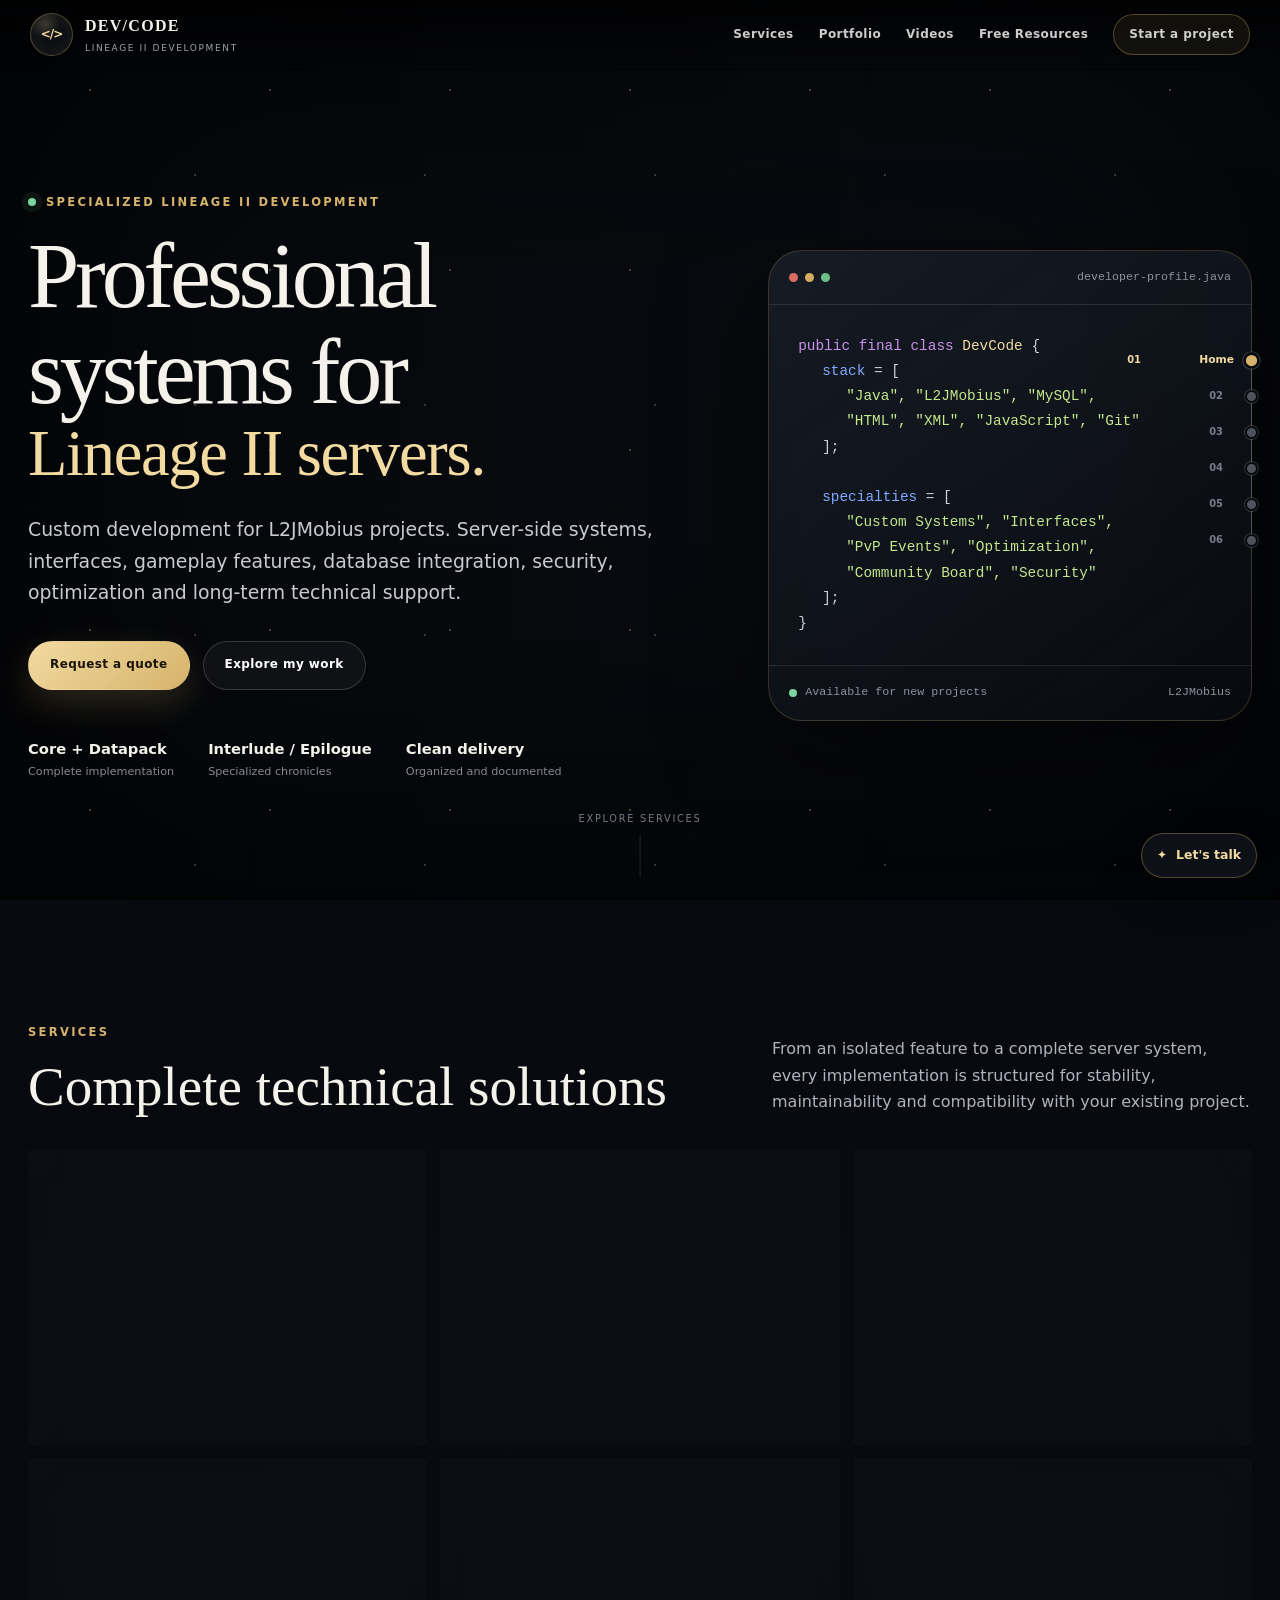
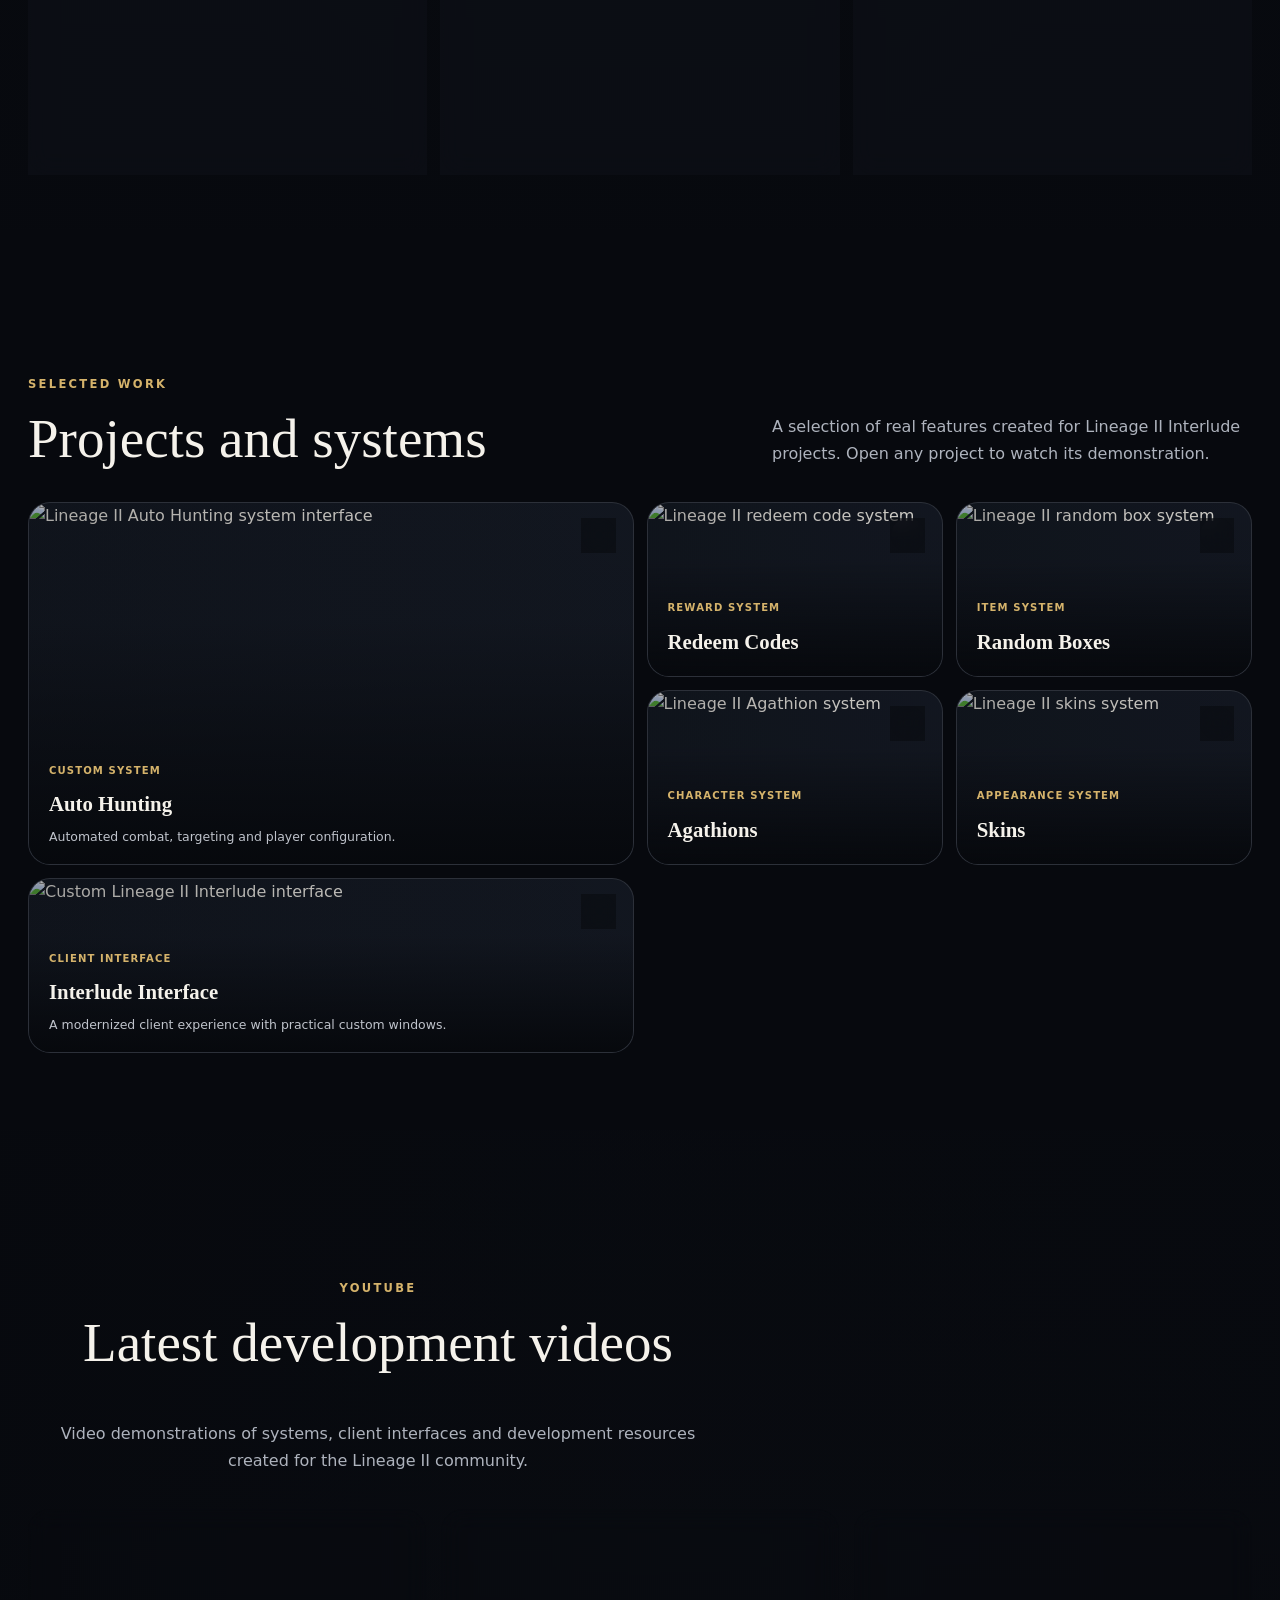
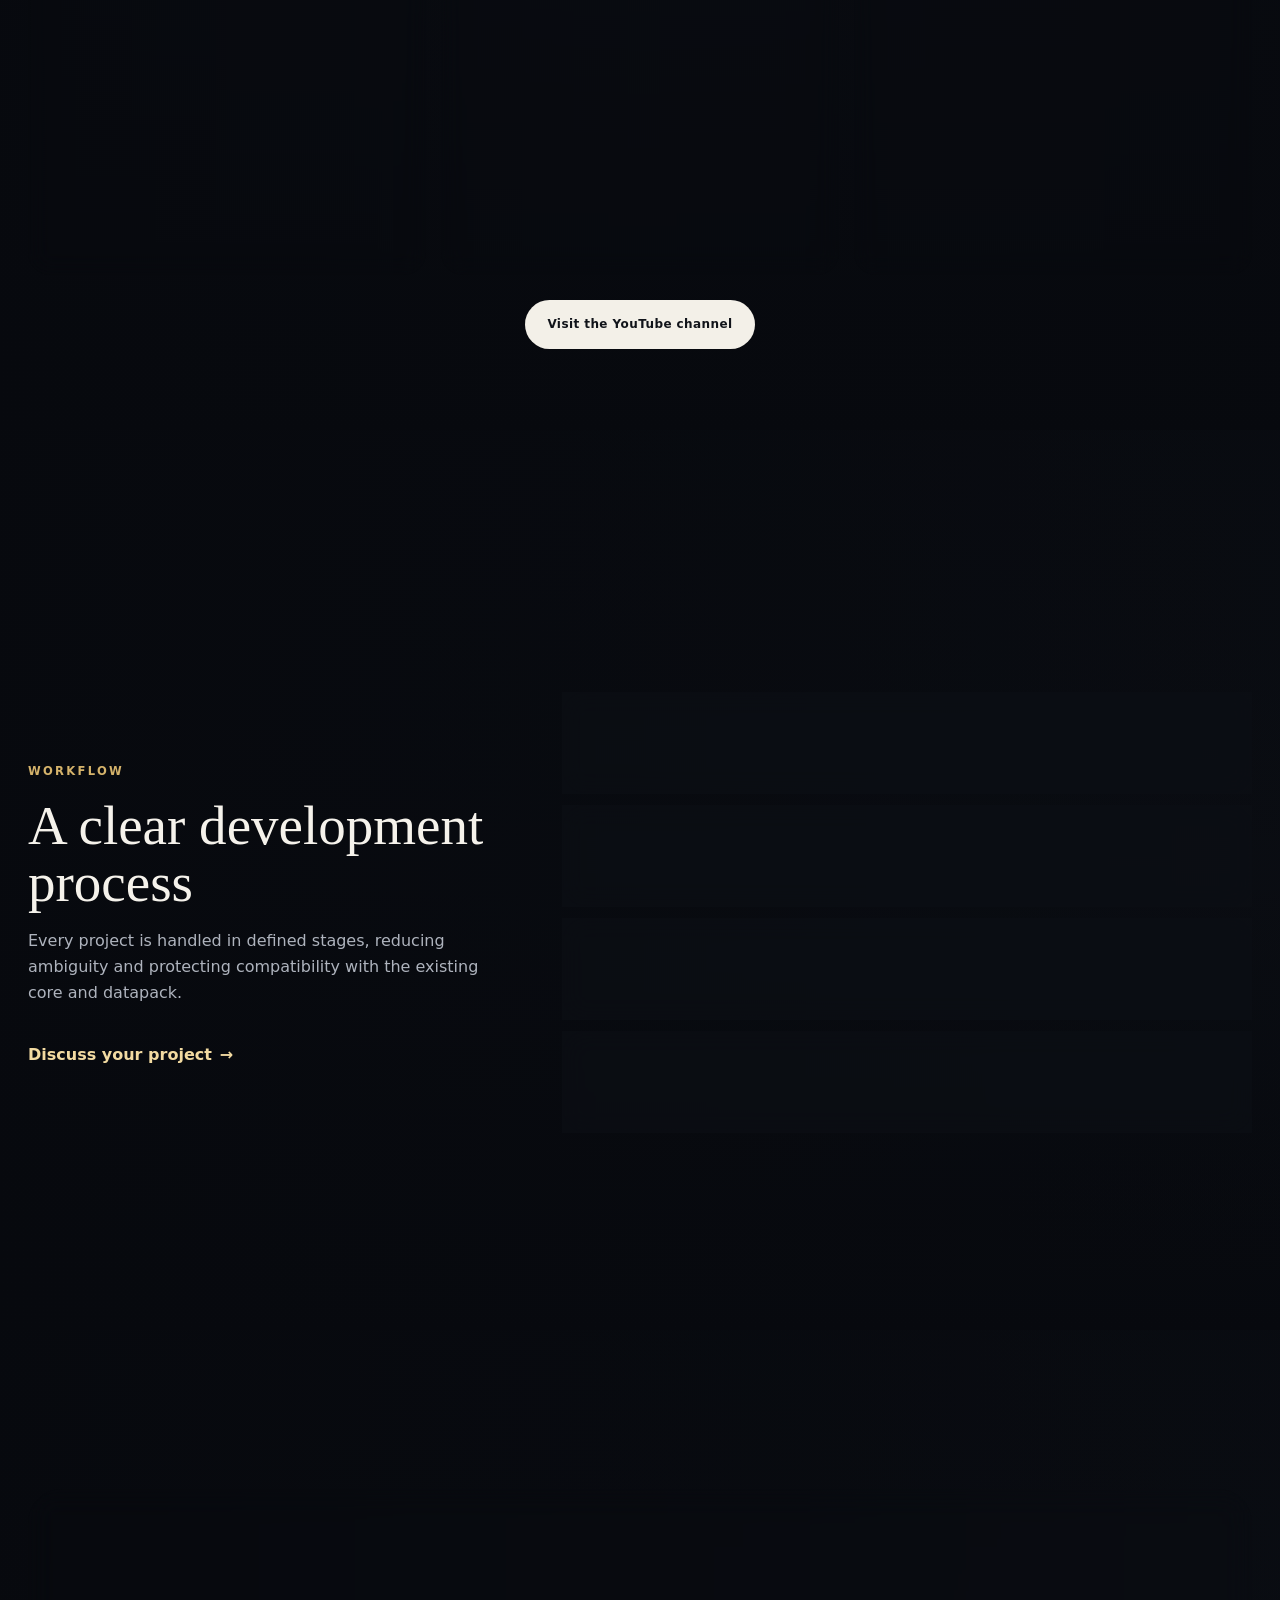
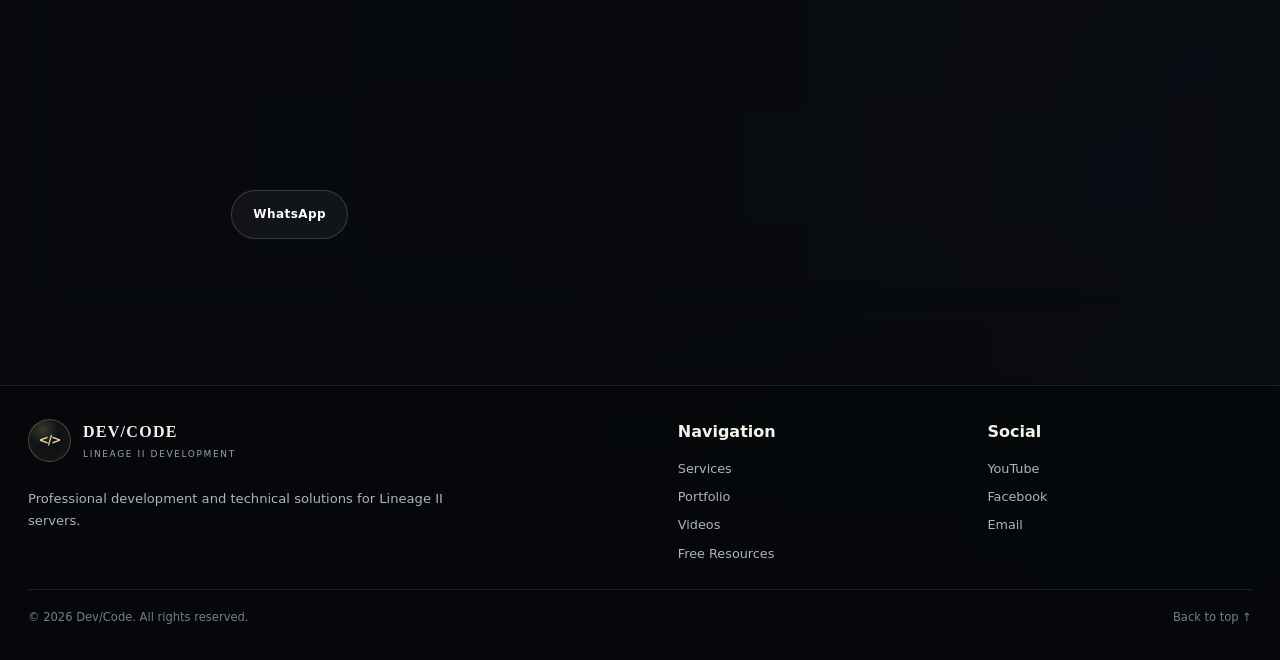
==== commit 62bdcd05: "new web" ====
--- a/index.html
+++ b/index.html
@@ -1,629 +1,774 @@
 <!doctype html>
 <html lang="en">
-  <head>
-    <meta charset="UTF-8" />
-    <meta name="viewport" content="width=device-width, initial-scale=1.0" />
-    <meta
-      name="description"
-      content="Professional Lineage II server development, L2JMobius systems, interfaces, optimizations and custom solutions for Interlude and Epilogue projects."
-    />
-    <meta
-      name="keywords"
-      content="Lineage 2 development, L2JMobius, Interlude, Epilogue, Java developer, Lineage 2 server"
-    />
-    <meta name="author" content="Dev/Code" />
-    <meta name="theme-color" content="#080b12" />
-
-    <meta
-      property="og:title"
-      content="Dev/Code — Lineage II Server Development"
-    />
-    <meta
-      property="og:description"
-      content="Custom systems, interfaces, optimization and professional development for Lineage II servers."
-    />
-    <meta property="og:type" content="website" />
-
-    <title>Dev/Code — Lineage II Server Development</title>
-
-    <link rel="icon" href="favicon/software.ico" />
-    <link rel="stylesheet" href="style.css" />
-    <script src="scripts.js" defer></script>
-  </head>
-  <body>
-    <a class="skip-link" href="#main-content">Skip to content</a>
-
-    <header class="site-header" id="top">
-      <div class="container header-inner">
-        <a class="brand" href="index.html" aria-label="Dev Code home">
-          <span class="brand-mark" aria-hidden="true">&lt;/&gt;</span>
-          <span class="brand-copy">
-            <strong>Dev/Code</strong>
-            <small>Lineage II Development</small>
-          </span>
-        </a>
-
-        <button
-          class="nav-toggle"
-          type="button"
-          aria-label="Open navigation"
-          aria-expanded="false"
-          aria-controls="main-navigation"
+<head>
+  <meta charset="UTF-8">
+  <meta name="viewport" content="width=device-width, initial-scale=1.0">
+
+  <meta
+    name="description"
+    content="Professional Lineage II server development, L2JMobius systems, interfaces, optimizations and custom solutions for Interlude and Epilogue projects."
+  >
+  <meta
+    name="keywords"
+    content="Lineage 2 development, L2JMobius, Interlude, Epilogue, Java developer, Lineage 2 server"
+  >
+  <meta name="author" content="Dev/Code">
+  <meta name="theme-color" content="#07090e">
+
+  <meta
+    property="og:title"
+    content="Dev/Code — Lineage II Server Development"
+  >
+  <meta
+    property="og:description"
+    content="Custom systems, interfaces, optimization and professional development for Lineage II servers."
+  >
+  <meta property="og:type" content="website">
+
+  <title>Dev/Code — Lineage II Server Development</title>
+
+  <link rel="icon" href="assets/img/favicon.svg" type="image/svg+xml">
+  <link rel="preconnect" href="https://vod.plaync.com">
+  <link rel="preconnect" href="https://i.ytimg.com">
+  <link rel="preconnect" href="https://www.youtube-nocookie.com">
+
+  <link rel="stylesheet" href="assets/css/fonts.css">
+  <link rel="stylesheet" href="assets/css/work-site.css">
+  <script src="assets/js/work-site.js" defer></script>
+</head>
+<body data-page="home">
+  <a class="skip-link" href="#main-content">Skip to content</a>
+
+  <header class="work-header" id="top" data-work-header>
+    <a class="work-brand" href="#hero" aria-label="Dev Code home">
+      <span class="work-brand-mark" aria-hidden="true">&lt;/&gt;</span>
+      <span class="work-brand-copy">
+        <strong>Dev/Code</strong>
+        <small>Lineage II Development</small>
+      </span>
+    </a>
+
+    <button
+      class="work-menu-toggle"
+      type="button"
+      data-work-menu-toggle
+      aria-label="Open navigation"
+      aria-expanded="false"
+      aria-controls="work-navigation"
+    >
+      <span></span><span></span><span></span>
+    </button>
+
+    <nav
+      class="work-nav"
+      id="work-navigation"
+      data-work-nav
+      aria-label="Main navigation"
+    >
+      <a href="#services">Services</a>
+      <a href="#portfolio">Portfolio</a>
+      <a href="#videos">Videos</a>
+      <a href="free.html">Free Resources</a>
+      <a class="work-nav-contact" href="#contact">Start a project</a>
+    </nav>
+  </header>
+
+  <aside class="cinematic-rail" aria-label="Page sections">
+    <span class="cinematic-rail-line" aria-hidden="true"></span>
+    <a href="#hero" data-rail="hero" class="is-active"><span>01</span><b>Home</b></a>
+    <a href="#services" data-rail="services"><span>02</span><b>Services</b></a>
+    <a href="#portfolio" data-rail="portfolio"><span>03</span><b>Portfolio</b></a>
+    <a href="#videos" data-rail="videos"><span>04</span><b>Videos</b></a>
+    <a href="#process" data-rail="process"><span>05</span><b>Workflow</b></a>
+    <a href="#contact" data-rail="contact"><span>06</span><b>Contact</b></a>
+  </aside>
+
+  <main id="main-content">
+    <section class="cinematic-section hero-section is-active" id="hero" data-section>
+      <div class="section-media">
+        <video
+          class="section-video"
+          autoplay
+          muted
+          loop
+          playsinline
+          preload="metadata"
+          data-background-video
         >
-          <span></span>
-          <span></span>
-          <span></span>
-        </button>
-
-        <nav class="main-nav" id="main-navigation" aria-label="Main navigation">
-          <a href="#services">Services</a>
-          <a href="#portfolio">Portfolio</a>
-          <a href="#videos">Videos</a>
-          <a href="free.html">Free Resources</a>
-          <a class="nav-cta" href="#contact">Start a project</a>
-        </nav>
-      </div>
-    </header>
-
-    <main id="main-content">
-      <section class="hero section-shell">
-        <div class="hero-glow hero-glow-one" aria-hidden="true"></div>
-        <div class="hero-glow hero-glow-two" aria-hidden="true"></div>
-
-        <div class="container hero-grid">
-          <div class="hero-content reveal">
-            <div class="eyebrow">
-              <span class="status-dot"></span>
-              Specialized Lineage II development
-            </div>
-
-            <h1>
-              Professional systems for
-              <span>Lineage II servers.</span>
-            </h1>
-
-            <p class="hero-description">
-              Custom development for L2JMobius projects. Server-side systems,
-              interfaces, gameplay features, database integration, security,
-              optimization and long-term technical support.
+          <source
+            src="https://vod.plaync.com/lineage2/update/260708/bg01_main.mp4"
+            type="video/mp4"
+          >
+        </video>
+      </div>
+      <div class="section-overlay hero-overlay"></div>
+      <div class="section-particles" aria-hidden="true"></div>
+
+      <div class="section-container hero-grid">
+        <div class="hero-content reveal">
+          <div class="eyebrow">
+            <span class="status-dot"></span>
+            Specialized Lineage II development
+          </div>
+
+          <h1>
+            Professional systems for
+            <span>Lineage II servers.</span>
+          </h1>
+
+          <p class="hero-description">
+            Custom development for L2JMobius projects. Server-side systems,
+            interfaces, gameplay features, database integration, security,
+            optimization and long-term technical support.
+          </p>
+
+          <div class="hero-actions">
+            <a class="dev-button dev-button-primary" href="#contact">
+              Request a quote
+            </a>
+            <a class="dev-button dev-button-secondary" href="#portfolio">
+              Explore my work
+            </a>
+          </div>
+
+          <div class="hero-trust">
+            <div>
+              <strong>Core + Datapack</strong>
+              <span>Complete implementation</span>
+            </div>
+            <div>
+              <strong>Interlude / Epilogue</strong>
+              <span>Specialized chronicles</span>
+            </div>
+            <div>
+              <strong>Clean delivery</strong>
+              <span>Organized and documented</span>
+            </div>
+          </div>
+        </div>
+
+        <div class="hero-code-card reveal">
+          <div class="code-window">
+            <div class="code-window-top">
+              <div class="window-dots" aria-hidden="true">
+                <span></span><span></span><span></span>
+              </div>
+              <span>developer-profile.java</span>
+            </div>
+
+            <div class="code-content" aria-label="Developer technologies and specialties">
+              <div>
+                <span class="code-keyword">public final class</span>
+                <span class="code-class">DevCode</span> {
+              </div>
+              <div class="code-indent">
+                <span class="code-property">stack</span> = [
+              </div>
+              <div class="code-indent-2">"Java", "L2JMobius", "MySQL",</div>
+              <div class="code-indent-2">"HTML", "XML", "JavaScript", "Git"</div>
+              <div class="code-indent">];</div>
+              <br>
+              <div class="code-indent">
+                <span class="code-property">specialties</span> = [
+              </div>
+              <div class="code-indent-2">"Custom Systems", "Interfaces",</div>
+              <div class="code-indent-2">"PvP Events", "Optimization",</div>
+              <div class="code-indent-2">"Community Board", "Security"</div>
+              <div class="code-indent">];</div>
+              <div>}</div>
+            </div>
+
+            <div class="code-footer">
+              <span><i></i> Available for new projects</span>
+              <span>L2JMobius</span>
+            </div>
+          </div>
+        </div>
+      </div>
+
+      <a class="section-scroll" href="#services">
+        <span>Explore services</span>
+        <i></i>
+      </a>
+    </section>
+
+    <section class="cinematic-section services-section" id="services" data-section>
+      <div class="section-media">
+        <video
+          class="section-video"
+          muted
+          loop
+          playsinline
+          preload="none"
+          data-background-video
+        >
+          <source
+            src="https://vod.plaync.com/lineage2/update/260708/bg01_main.mp4"
+            type="video/mp4"
+          >
+        </video>
+      </div>
+      <div class="section-overlay services-overlay"></div>
+
+      <div class="section-container section-content">
+        <div class="section-heading reveal">
+          <div>
+            <span class="section-kicker">Services</span>
+            <h2>Complete technical solutions</h2>
+          </div>
+          <p>
+            From an isolated feature to a complete server system, every
+            implementation is structured for stability, maintainability and
+            compatibility with your existing project.
+          </p>
+        </div>
+
+        <div class="services-grid">
+          <article class="service-card reveal">
+            <div class="service-number">01</div>
+            <div class="service-icon" aria-hidden="true">⌘</div>
+            <h3>Custom Systems</h3>
+            <p>
+              Exclusive server-side features developed for your economy,
+              progression and gameplay model.
             </p>
-
-            <div class="hero-actions">
-              <a class="button button-primary" href="#contact"
-                >Request a quote</a
+            <ul class="feature-list">
+              <li>Auto Hunting</li>
+              <li>Skins and Agathions</li>
+              <li>Daily Missions</li>
+              <li>Marketplaces and Shops</li>
+            </ul>
+          </article>
+
+          <article class="service-card reveal">
+            <div class="service-number">02</div>
+            <div class="service-icon" aria-hidden="true">⚔</div>
+            <h3>Gameplay Development</h3>
+            <p>
+              Events, zones and custom mechanics designed to improve player
+              retention and server identity.
+            </p>
+            <ul class="feature-list">
+              <li>PvP and PvE events</li>
+              <li>Custom farming zones</li>
+              <li>Quest and reward systems</li>
+              <li>Olympiad improvements</li>
+            </ul>
+          </article>
+
+          <article class="service-card reveal">
+            <div class="service-number">03</div>
+            <div class="service-icon" aria-hidden="true">◈</div>
+            <h3>Interfaces</h3>
+            <p>
+              Client and web interfaces that improve usability while
+              preserving the visual identity of Lineage II.
+            </p>
+            <ul class="feature-list">
+              <li>Community Board</li>
+              <li>Custom windows</li>
+              <li>Teleport and shop UI</li>
+              <li>Responsive websites</li>
+            </ul>
+          </article>
+
+          <article class="service-card reveal">
+            <div class="service-number">04</div>
+            <div class="service-icon" aria-hidden="true">⚙</div>
+            <h3>Optimization</h3>
+            <p>
+              Technical analysis and refactoring focused on stability,
+              resource usage and long-running server performance.
+            </p>
+            <ul class="feature-list">
+              <li>Bug fixing</li>
+              <li>AI optimization</li>
+              <li>Database improvements</li>
+              <li>Code refactoring</li>
+            </ul>
+          </article>
+
+          <article class="service-card reveal">
+            <div class="service-number">05</div>
+            <div class="service-icon" aria-hidden="true">⌁</div>
+            <h3>Security</h3>
+            <p>
+              Preventive fixes and validation layers for common abuse vectors,
+              exploits and unsafe game actions.
+            </p>
+            <ul class="feature-list">
+              <li>Anti-exploit validation</li>
+              <li>Packet and action checks</li>
+              <li>Safe database operations</li>
+              <li>Permission control</li>
+            </ul>
+          </article>
+
+          <article class="service-card reveal">
+            <div class="service-number">06</div>
+            <div class="service-icon" aria-hidden="true">✓</div>
+            <h3>Technical Support</h3>
+            <p>
+              Implementation guidance, troubleshooting and structured delivery
+              for every completed development.
+            </p>
+            <ul class="feature-list">
+              <li>Installation support</li>
+              <li>Compatibility review</li>
+              <li>Source code delivery</li>
+              <li>Post-delivery fixes</li>
+            </ul>
+          </article>
+        </div>
+      </div>
+    </section>
+
+    <section class="cinematic-section portfolio-section" id="portfolio" data-section>
+      <div class="section-background portfolio-background"></div>
+      <div class="section-overlay portfolio-overlay"></div>
+
+      <div class="section-container section-content">
+        <div class="section-heading reveal">
+          <div>
+            <span class="section-kicker">Selected work</span>
+            <h2>Projects and systems</h2>
+          </div>
+          <p>
+            A selection of real features created for Lineage II Interlude
+            projects. Open any project to watch its demonstration.
+          </p>
+        </div>
+
+        <div class="portfolio-grid">
+          <a
+            class="project-card project-card-large reveal"
+            href="https://youtu.be/lbS3PmtXhps"
+            target="_blank"
+            rel="noopener noreferrer"
+          >
+            <img
+              src="https://i.ytimg.com/vi/lbS3PmtXhps/maxresdefault.jpg"
+              alt="Lineage II Auto Hunting system interface"
+              loading="lazy"
+            >
+            <div class="project-shade"></div>
+            <div class="project-content">
+              <span>Custom System</span>
+              <h3>Auto Hunting</h3>
+              <p>Automated combat, targeting and player configuration.</p>
+            </div>
+            <span class="project-arrow" aria-hidden="true">↗</span>
+          </a>
+
+          <a
+            class="project-card reveal"
+            href="https://youtu.be/Ibydt8uTrJc"
+            target="_blank"
+            rel="noopener noreferrer"
+          >
+            <img
+              src="https://i.ytimg.com/vi/Ibydt8uTrJc/hq720.jpg"
+              alt="Lineage II redeem code system"
+              loading="lazy"
+            >
+            <div class="project-shade"></div>
+            <div class="project-content">
+              <span>Reward System</span>
+              <h3>Redeem Codes</h3>
+            </div>
+            <span class="project-arrow" aria-hidden="true">↗</span>
+          </a>
+
+          <a
+            class="project-card reveal"
+            href="https://www.youtube.com/watch?v=Mz7wLxYxdsU"
+            target="_blank"
+            rel="noopener noreferrer"
+          >
+            <img
+              src="https://i.ytimg.com/vi/Mz7wLxYxdsU/hq720.jpg"
+              alt="Lineage II random box system"
+              loading="lazy"
+            >
+            <div class="project-shade"></div>
+            <div class="project-content">
+              <span>Item System</span>
+              <h3>Random Boxes</h3>
+            </div>
+            <span class="project-arrow" aria-hidden="true">↗</span>
+          </a>
+
+          <a
+            class="project-card reveal"
+            href="https://www.youtube.com/watch?v=rhBnKX_fHzY"
+            target="_blank"
+            rel="noopener noreferrer"
+          >
+            <img
+              src="https://i.ytimg.com/vi/rhBnKX_fHzY/hq720.jpg"
+              alt="Lineage II Agathion system"
+              loading="lazy"
+            >
+            <div class="project-shade"></div>
+            <div class="project-content">
+              <span>Character System</span>
+              <h3>Agathions</h3>
+            </div>
+            <span class="project-arrow" aria-hidden="true">↗</span>
+          </a>
+
+          <a
+            class="project-card reveal"
+            href="https://www.youtube.com/watch?v=oK6vBdqfyj4"
+            target="_blank"
+            rel="noopener noreferrer"
+          >
+            <img
+              src="https://i.ytimg.com/vi/oK6vBdqfyj4/hq720.jpg"
+              alt="Lineage II skins system"
+              loading="lazy"
+            >
+            <div class="project-shade"></div>
+            <div class="project-content">
+              <span>Appearance System</span>
+              <h3>Skins</h3>
+            </div>
+            <span class="project-arrow" aria-hidden="true">↗</span>
+          </a>
+
+          <a
+            class="project-card project-card-wide reveal"
+            href="https://www.youtube.com/watch?v=Kq8JMWoIq18&t=6s"
+            target="_blank"
+            rel="noopener noreferrer"
+          >
+            <img
+              src="https://i.ytimg.com/vi/Kq8JMWoIq18/maxresdefault.jpg"
+              alt="Custom Lineage II Interlude interface"
+              loading="lazy"
+            >
+            <div class="project-shade"></div>
+            <div class="project-content">
+              <span>Client Interface</span>
+              <h3>Interlude Interface</h3>
+              <p>
+                A modernized client experience with practical custom windows.
+              </p>
+            </div>
+            <span class="project-arrow" aria-hidden="true">↗</span>
+          </a>
+        </div>
+      </div>
+    </section>
+
+    <section class="cinematic-section videos-section" id="videos" data-section>
+      <div class="section-media">
+        <video
+          class="section-video"
+          muted
+          loop
+          playsinline
+          preload="none"
+          data-background-video
+        >
+          <source
+            src="https://vod.plaync.com/lineage2/update/260708/bg_server_1.mp4"
+            type="video/mp4"
+          >
+        </video>
+      </div>
+      <div class="section-overlay videos-overlay"></div>
+
+      <div class="section-container section-content">
+        <div class="section-heading section-heading-centered reveal">
+          <div>
+            <span class="section-kicker">YouTube</span>
+            <h2>Latest development videos</h2>
+          </div>
+          <p>
+            Video demonstrations of systems, client interfaces and development
+            resources created for the Lineage II community.
+          </p>
+        </div>
+
+        <div class="video-grid">
+          <article class="video-card reveal">
+            <div class="video-frame">
+              <iframe
+                src="https://www.youtube-nocookie.com/embed/lbS3PmtXhps"
+                title="Lineage II Auto Hunting system"
+                loading="lazy"
+                referrerpolicy="strict-origin-when-cross-origin"
+                allow="accelerometer; autoplay; clipboard-write; encrypted-media; gyroscope; picture-in-picture; web-share"
+                allowfullscreen
+              ></iframe>
+            </div>
+            <div class="video-copy">
+              <span>Custom System</span>
+              <h3>Auto Hunting</h3>
+              <p>Combat automation, configuration and targeting demonstration.</p>
+            </div>
+          </article>
+
+          <article class="video-card reveal">
+            <div class="video-frame">
+              <iframe
+                src="https://www.youtube-nocookie.com/embed/Kq8JMWoIq18"
+                title="Lineage II Interlude interface"
+                loading="lazy"
+                referrerpolicy="strict-origin-when-cross-origin"
+                allow="accelerometer; autoplay; clipboard-write; encrypted-media; gyroscope; picture-in-picture; web-share"
+                allowfullscreen
+              ></iframe>
+            </div>
+            <div class="video-copy">
+              <span>Client Interface</span>
+              <h3>Interlude Interface</h3>
+              <p>A practical and modernized client interface demonstration.</p>
+            </div>
+          </article>
+
+          <article class="video-card reveal">
+            <div class="video-frame">
+              <iframe
+                src="https://www.youtube-nocookie.com/embed/Mz7wLxYxdsU"
+                title="Lineage II Random Boxes system"
+                loading="lazy"
+                referrerpolicy="strict-origin-when-cross-origin"
+                allow="accelerometer; autoplay; clipboard-write; encrypted-media; gyroscope; picture-in-picture; web-share"
+                allowfullscreen
+              ></iframe>
+            </div>
+            <div class="video-copy">
+              <span>Item System</span>
+              <h3>Random Boxes</h3>
+              <p>Configurable random rewards delivered from usable items.</p>
+            </div>
+          </article>
+        </div>
+
+        <div class="section-action reveal">
+          <a
+            class="dev-button dev-button-light"
+            href="https://www.youtube.com/@DevCode-ar"
+            target="_blank"
+            rel="noopener noreferrer"
+          >
+            Visit the YouTube channel
+          </a>
+        </div>
+      </div>
+    </section>
+
+    <section class="cinematic-section process-section" id="process" data-section>
+      <div class="section-media">
+        <video
+          class="section-video"
+          muted
+          loop
+          playsinline
+          preload="none"
+          data-background-video
+        >
+          <source
+            src="https://vod.plaync.com/lineage2/update/260708/bg_server_2.mp4"
+            type="video/mp4"
+          >
+        </video>
+      </div>
+      <div class="section-overlay process-overlay"></div>
+
+      <div class="section-container process-layout">
+        <div class="process-intro reveal">
+          <span class="section-kicker">Workflow</span>
+          <h2>A clear development process</h2>
+          <p>
+            Every project is handled in defined stages, reducing ambiguity and
+            protecting compatibility with the existing core and datapack.
+          </p>
+          <a class="text-link" href="#contact">
+            Discuss your project <span>→</span>
+          </a>
+        </div>
+
+        <div class="process-list">
+          <article class="process-step reveal">
+            <span>01</span>
+            <div>
+              <h3>Technical analysis</h3>
+              <p>
+                Requirements, chronicle, source structure and integration
+                points are reviewed.
+              </p>
+            </div>
+          </article>
+          <article class="process-step reveal">
+            <span>02</span>
+            <div>
+              <h3>Architecture</h3>
+              <p>
+                The system is organized before implementation to avoid
+                duplicated or fragile code.
+              </p>
+            </div>
+          </article>
+          <article class="process-step reveal">
+            <span>03</span>
+            <div>
+              <h3>Development and testing</h3>
+              <p>
+                Core, datapack, database and interface components are
+                implemented and validated.
+              </p>
+            </div>
+          </article>
+          <article class="process-step reveal">
+            <span>04</span>
+            <div>
+              <h3>Delivery and support</h3>
+              <p>
+                Files are delivered in a clear structure with implementation
+                guidance and follow-up.
+              </p>
+            </div>
+          </article>
+        </div>
+      </div>
+    </section>
+
+    <section class="cinematic-section contact-section" id="contact" data-section>
+      <div class="section-media">
+        <video
+          class="section-video"
+          muted
+          loop
+          playsinline
+          preload="none"
+          data-background-video
+        >
+          <source
+            src="https://vod.plaync.com/lineage2/update/260708/bg_server_2.mp4"
+            type="video/mp4"
+          >
+        </video>
+      </div>
+      <div class="section-overlay contact-overlay"></div>
+
+      <div class="section-container contact-layout">
+        <div class="contact-panel reveal">
+          <div class="contact-copy">
+            <span class="section-kicker">Contact</span>
+            <h2>Build something unique for your server.</h2>
+            <p>
+              Tell me what you want to create, which L2JMobius version you use
+              and the current state of your project. I will evaluate the best
+              technical approach.
+            </p>
+
+            <div class="contact-actions">
+              <a
+                class="dev-button dev-button-primary"
+                href="mailto:devcode.contact.ar@gmail.com?subject=Lineage%20II%20project%20quote"
               >
-              <a class="button button-secondary" href="#portfolio"
-                >Explore my work</a
+                Send an email
+              </a>
+              <a
+                class="dev-button dev-button-secondary"
+                href="https://wa.me/541165783450"
+                target="_blank"
+                rel="noopener noreferrer"
               >
-            </div>
-
-            <div class="hero-trust">
-              <div>
-                <strong>Core + Datapack</strong>
-                <span>Complete implementation</span>
-              </div>
-              <div>
-                <strong>Interlude / Epilogue</strong>
-                <span>Specialized chronicles</span>
-              </div>
-              <div>
-                <strong>Clean delivery</strong>
-                <span>Organized and documented</span>
-              </div>
-            </div>
-          </div>
-
-          <div class="hero-panel reveal">
-            <div class="code-window">
-              <div class="code-window-top">
-                <div class="window-dots" aria-hidden="true">
-                  <span></span><span></span><span></span>
-                </div>
-                <span>developer-profile.java</span>
-              </div>
-
-              <div
-                class="code-content"
-                aria-label="Developer technologies and specialties"
-              >
-                <div>
-                  <span class="code-keyword">public final class</span>
-                  <span class="code-class">DevCode</span> {
-                </div>
-                <div class="code-indent">
-                  <span class="code-property">stack</span> = [
-                </div>
-                <div class="code-indent-2">"Java", "L2JMobius", "MySQL",</div>
-                <div class="code-indent-2">
-                  "HTML", "XML", "UnrealScript", "Git"
-                </div>
-                <div class="code-indent">];</div>
-                <br />
-                <div class="code-indent">
-                  <span class="code-property">specialties</span> = [
-                </div>
-                <div class="code-indent-2">"Custom Systems", "Interfaces",</div>
-                <div class="code-indent-2">"PvP Events", "Optimization",</div>
-                <div class="code-indent-2">"Community Board", "Security"</div>
-                <div class="code-indent">];</div>
-                <div>}</div>
-              </div>
-
-              <div class="code-footer">
-                <span><i></i> Available for new projects</span>
-                <span>L2JMobius</span>
-              </div>
-            </div>
-          </div>
-        </div>
-      </section>
-
-      <section class="stats-strip" aria-label="Development strengths">
-        <div class="container stats-grid">
-          <article>
-            <strong>Custom</strong>
-            <span>Systems designed around your project</span>
-          </article>
-          <article>
-            <strong>Stable</strong>
-            <span>Performance-focused implementation</span>
-          </article>
-          <article>
-            <strong>Scalable</strong>
-            <span>Code prepared for future expansion</span>
-          </article>
-          <article>
-            <strong>Professional</strong>
-            <span>Clear structure and technical support</span>
-          </article>
-        </div>
-      </section>
-
-      <section class="section section-muted" id="services">
-        <div class="container">
-          <div class="section-heading reveal">
-            <div>
-              <span class="section-kicker">Services</span>
-              <h2>Complete technical solutions</h2>
-            </div>
+                WhatsApp
+              </a>
+            </div>
+          </div>
+
+          <div class="contact-card">
+            <span>Email</span>
+            <a href="mailto:devcode.contact.ar@gmail.com">
+              devcode.contact.ar@gmail.com
+            </a>
+            <button
+              class="copy-email"
+              type="button"
+              data-copy-email="devcode.contact.ar@gmail.com"
+            >
+              Copy email
+            </button>
+
+            <div class="contact-separator"></div>
+
+            <span>Specialization</span>
+            <strong>L2JMobius Interlude / Epilogue</strong>
+            <span>Development language</span>
+            <strong>Java</strong>
+          </div>
+        </div>
+      </div>
+
+      <footer class="site-footer cinematic-footer">
+        <div class="footer-grid">
+          <div>
+            <a class="work-brand footer-brand" href="#hero">
+              <span class="work-brand-mark" aria-hidden="true">&lt;/&gt;</span>
+              <span class="work-brand-copy">
+                <strong>Dev/Code</strong>
+                <small>Lineage II Development</small>
+              </span>
+            </a>
             <p>
-              From an isolated feature to a complete server system, every
-              implementation is structured for stability, maintainability and
-              compatibility with your existing project.
+              Professional development and technical solutions for Lineage II
+              servers.
             </p>
           </div>
 
-          <div class="services-grid">
-            <article class="service-card reveal">
-              <div class="service-number">01</div>
-              <div class="service-icon" aria-hidden="true">⌘</div>
-              <h3>Custom Systems</h3>
-              <p>
-                Exclusive server-side features developed for your economy,
-                progression and gameplay model.
-              </p>
-              <ul class="feature-list">
-                <li>Auto Hunting</li>
-                <li>Skins and Agathions</li>
-                <li>Daily Missions</li>
-                <li>Marketplaces and Shops</li>
-              </ul>
-            </article>
-
-            <article class="service-card reveal">
-              <div class="service-number">02</div>
-              <div class="service-icon" aria-hidden="true">⚔</div>
-              <h3>Gameplay Development</h3>
-              <p>
-                Events, zones and custom mechanics designed to improve player
-                retention and server identity.
-              </p>
-              <ul class="feature-list">
-                <li>PvP and PvE events</li>
-                <li>Custom farming zones</li>
-                <li>Quest and reward systems</li>
-                <li>Olympiad improvements</li>
-              </ul>
-            </article>
-
-            <article class="service-card reveal">
-              <div class="service-number">03</div>
-              <div class="service-icon" aria-hidden="true">◈</div>
-              <h3>Interfaces</h3>
-              <p>
-                Client and web interfaces that improve usability while
-                preserving the visual identity of Lineage II.
-              </p>
-              <ul class="feature-list">
-                <li>Community Board</li>
-                <li>Custom windows</li>
-                <li>Teleport and shop UI</li>
-                <li>Responsive websites</li>
-              </ul>
-            </article>
-
-            <article class="service-card reveal">
-              <div class="service-number">04</div>
-              <div class="service-icon" aria-hidden="true">⚙</div>
-              <h3>Optimization</h3>
-              <p>
-                Technical analysis and refactoring focused on stability,
-                resource usage and long-running server performance.
-              </p>
-              <ul class="feature-list">
-                <li>Bug fixing</li>
-                <li>AI optimization</li>
-                <li>Database improvements</li>
-                <li>Code refactoring</li>
-              </ul>
-            </article>
-
-            <article class="service-card reveal">
-              <div class="service-number">05</div>
-              <div class="service-icon" aria-hidden="true">⌁</div>
-              <h3>Security</h3>
-              <p>
-                Preventive fixes and validation layers for common abuse vectors,
-                exploits and unsafe game actions.
-              </p>
-              <ul class="feature-list">
-                <li>Anti-exploit validation</li>
-                <li>Packet and action checks</li>
-                <li>Safe database operations</li>
-                <li>Permission control</li>
-              </ul>
-            </article>
-
-            <article class="service-card reveal">
-              <div class="service-number">06</div>
-              <div class="service-icon" aria-hidden="true">✓</div>
-              <h3>Technical Support</h3>
-              <p>
-                Implementation guidance, troubleshooting and structured delivery
-                for every completed development.
-              </p>
-              <ul class="feature-list">
-                <li>Installation support</li>
-                <li>Compatibility review</li>
-                <li>Source code delivery</li>
-                <li>Post-delivery fixes</li>
-              </ul>
-            </article>
-          </div>
-        </div>
-      </section>
-
-      <section class="section" id="portfolio">
-        <div class="container">
-          <div class="section-heading reveal">
-            <div>
-              <span class="section-kicker">Selected work</span>
-              <h2>Projects and systems</h2>
-            </div>
-            <p>
-              A selection of real features created for Lineage II Interlude
-              projects. Open any project to watch its demonstration.
-            </p>
-          </div>
-
-          <div class="portfolio-grid">
+          <div class="footer-links">
+            <strong>Navigation</strong>
+            <a href="#services">Services</a>
+            <a href="#portfolio">Portfolio</a>
+            <a href="#videos">Videos</a>
+            <a href="free.html">Free Resources</a>
+          </div>
+
+          <div class="footer-links">
+            <strong>Social</strong>
             <a
-              class="project-card project-card-large reveal"
-              href="https://youtu.be/lbS3PmtXhps"
-              target="_blank"
-              rel="noopener noreferrer"
-            >
-              <img
-                src="img/AutoHunting.bmp"
-                alt="Lineage II Auto Hunting system interface"
-                loading="lazy"
-              />
-              <div class="project-shade"></div>
-              <div class="project-content">
-                <span>Custom System</span>
-                <h3>Auto Hunting</h3>
-                <p>Automated combat, targeting and player configuration.</p>
-              </div>
-              <span class="project-arrow" aria-hidden="true">↗</span>
-            </a>
-
-            <a
-              class="project-card reveal"
-              href="https://youtu.be/Ibydt8uTrJc"
-              target="_blank"
-              rel="noopener noreferrer"
-            >
-              <img
-                src="img/redeem.bmp"
-                alt="Lineage II redeem code system"
-                loading="lazy"
-              />
-              <div class="project-shade"></div>
-              <div class="project-content">
-                <span>Reward System</span>
-                <h3>Redeem Codes</h3>
-              </div>
-              <span class="project-arrow" aria-hidden="true">↗</span>
-            </a>
-
-            <a
-              class="project-card reveal"
-              href="https://www.youtube.com/watch?v=Mz7wLxYxdsU"
-              target="_blank"
-              rel="noopener noreferrer"
-            >
-              <img
-                src="img/boxrandom.bmp"
-                alt="Lineage II random box system"
-                loading="lazy"
-              />
-              <div class="project-shade"></div>
-              <div class="project-content">
-                <span>Item System</span>
-                <h3>Random Boxes</h3>
-              </div>
-              <span class="project-arrow" aria-hidden="true">↗</span>
-            </a>
-
-            <a
-              class="project-card reveal"
-              href="https://www.youtube.com/watch?v=rhBnKX_fHzY"
-              target="_blank"
-              rel="noopener noreferrer"
-            >
-              <img
-                src="img/agathions.bmp"
-                alt="Lineage II Agathion system"
-                loading="lazy"
-              />
-              <div class="project-shade"></div>
-              <div class="project-content">
-                <span>Character System</span>
-                <h3>Agathions</h3>
-              </div>
-              <span class="project-arrow" aria-hidden="true">↗</span>
-            </a>
-
-            <a
-              class="project-card reveal"
-              href="https://www.youtube.com/watch?v=oK6vBdqfyj4"
-              target="_blank"
-              rel="noopener noreferrer"
-            >
-              <img
-                src="img/skins.bmp"
-                alt="Lineage II skins system"
-                loading="lazy"
-              />
-              <div class="project-shade"></div>
-              <div class="project-content">
-                <span>Appearance System</span>
-                <h3>Skins</h3>
-              </div>
-              <span class="project-arrow" aria-hidden="true">↗</span>
-            </a>
-
-            <a
-              class="project-card project-card-wide reveal"
-              href="https://www.youtube.com/watch?v=Kq8JMWoIq18&t=6s"
-              target="_blank"
-              rel="noopener noreferrer"
-            >
-              <img
-                src="img/Interface.bmp"
-                alt="Custom Lineage II Interlude interface"
-                loading="lazy"
-              />
-              <div class="project-shade"></div>
-              <div class="project-content">
-                <span>Client Interface</span>
-                <h3>Interlude Interface</h3>
-                <p>
-                  A modernized client experience with practical custom windows.
-                </p>
-              </div>
-              <span class="project-arrow" aria-hidden="true">↗</span>
-            </a>
-          </div>
-        </div>
-      </section>
-
-      <section class="section section-dark" id="videos">
-        <div class="container">
-          <div class="section-heading section-heading-light reveal">
-            <div>
-              <span class="section-kicker">YouTube</span>
-              <h2>Latest development videos</h2>
-            </div>
-          </div>
-
-          <div class="video-grid" id="video-grid" aria-live="polite"></div>
-
-          <div class="section-action reveal">
-            <a
-              class="button button-light"
               href="https://www.youtube.com/@DevCode-ar"
               target="_blank"
               rel="noopener noreferrer"
-            >
-              Visit the YouTube channel
-            </a>
-          </div>
-        </div>
-      </section>
-
-      <section class="section" id="process">
-        <div class="container process-layout">
-          <div class="process-intro reveal">
-            <span class="section-kicker">Workflow</span>
-            <h2>A clear development process</h2>
-            <p>
-              Every project is handled in defined stages, reducing ambiguity and
-              protecting compatibility with the existing core and datapack.
-            </p>
-            <a class="text-link" href="#contact"
-              >Discuss your project <span>→</span></a
-            >
-          </div>
-
-          <div class="process-list">
-            <article class="process-step reveal">
-              <span>01</span>
-              <div>
-                <h3>Technical analysis</h3>
-                <p>
-                  Requirements, chronicle, source structure and integration
-                  points are reviewed.
-                </p>
-              </div>
-            </article>
-            <article class="process-step reveal">
-              <span>02</span>
-              <div>
-                <h3>Architecture</h3>
-                <p>
-                  The system is organized before implementation to avoid
-                  duplicated or fragile code.
-                </p>
-              </div>
-            </article>
-            <article class="process-step reveal">
-              <span>03</span>
-              <div>
-                <h3>Development and testing</h3>
-                <p>
-                  Core, datapack, database and interface components are
-                  implemented and validated.
-                </p>
-              </div>
-            </article>
-            <article class="process-step reveal">
-              <span>04</span>
-              <div>
-                <h3>Delivery and support</h3>
-                <p>
-                  Files are delivered in a clear structure with implementation
-                  guidance and follow-up.
-                </p>
-              </div>
-            </article>
-          </div>
-        </div>
-      </section>
-
-      <section class="section contact-section" id="contact">
-        <div class="container">
-          <div class="contact-panel reveal">
-            <div class="contact-copy">
-              <span class="section-kicker">Contact</span>
-              <h2>Build something unique for your server.</h2>
-              <p>
-                Tell me what you want to create, which L2JMobius version you use
-                and the current state of your project. I will evaluate the best
-                technical approach.
-              </p>
-
-              <div class="contact-actions">
-                <a
-                  class="button button-primary"
-                  href="mailto:devcode.contact.ar@gmail.com"
-                  >Send an email</a
-                >
-                <a
-                  class="button button-secondary-dark"
-                  href="https://wa.me/541165783450"
-                  target="_blank"
-                  rel="noopener noreferrer"
-                  >WhatsApp</a
-                >
-              </div>
-            </div>
-
-            <div class="contact-card">
-              <span>Email</span>
-              <a href="mailto:devcode.contact.ar@gmail.com"
-                >devcode.contact.ar@gmail.com</a
-              >
-              <button
-                class="copy-email"
-                type="button"
-                data-email="devcode.contact.ar@gmail.com"
-              >
-                Copy email
-              </button>
-
-              <div class="contact-separator"></div>
-
-              <span>Specialization</span>
-              <strong>L2JMobius Interlude / Epilogue</strong>
-              <span>Development language</span>
-              <strong>Java</strong>
-            </div>
-          </div>
-        </div>
-      </section>
-    </main>
-
-    <footer class="site-footer">
-      <div class="container footer-grid">
-        <div>
-          <a class="brand footer-brand" href="#top">
-            <span class="brand-mark" aria-hidden="true">&lt;/&gt;</span>
-            <span class="brand-copy">
-              <strong>Dev/Code</strong>
-              <small>Lineage II Development</small>
-            </span>
-          </a>
-          <p>
-            Professional development and technical solutions for Lineage II
-            servers.
-          </p>
-        </div>
-
-        <div class="footer-links">
-          <strong>Navigation</strong>
-          <a href="#services">Services</a>
-          <a href="#portfolio">Portfolio</a>
-          <a href="#videos">Videos</a>
-          <a href="free.html">Free Resources</a>
-        </div>
-
-        <div class="footer-links">
-          <strong>Social</strong>
-          <a
-            href="https://www.youtube.com/@DevCode-ar"
-            target="_blank"
-            rel="noopener noreferrer"
-            >YouTube</a
-          >
-          <a
-            href="https://www.facebook.com/profile.php?id=61591388618175"
-            target="_blank"
-            rel="noopener noreferrer"
-            >Facebook</a
-          >
-          <a href="mailto:devcode.contact.ar@gmail.com">Email</a>
-        </div>
-      </div>
-
-      <div class="container footer-bottom">
-        <span
-          >© <span data-current-year>2026</span> Dev/Code. All rights
-          reserved.</span
-        >
-        <a href="#top">Back to top ↑</a>
-      </div>
-    </footer>
-
-    <a
-      class="floating-contact"
-      href="https://wa.me/541165783450"
-      target="_blank"
-      rel="noopener noreferrer"
-      aria-label="Contact Dev Code on WhatsApp"
-    >
-      <span aria-hidden="true">✦</span>
-      <span>Let's talk</span>
-    </a>
-  </body>
+            >YouTube</a>
+            <a
+              href="https://www.facebook.com/profile.php?id=61591388618175"
+              target="_blank"
+              rel="noopener noreferrer"
+            >Facebook</a>
+            <a href="mailto:devcode.contact.ar@gmail.com">Email</a>
+          </div>
+        </div>
+
+        <div class="footer-bottom">
+          <span>
+            © <span data-current-year>2026</span> Dev/Code. All rights reserved.
+          </span>
+          <a href="#top">Back to top ↑</a>
+        </div>
+      </footer>
+    </section>
+  </main>
+
+  <a
+    class="floating-contact"
+    href="https://wa.me/541165783450"
+    target="_blank"
+    rel="noopener noreferrer"
+    aria-label="Contact Dev Code on WhatsApp"
+  >
+    <span aria-hidden="true">✦</span>
+    <span>Let's talk</span>
+  </a>
+
+  <div class="copy-toast" data-copy-toast role="status" aria-live="polite">
+    Email copied
+  </div>
+</body>
 </html>
--- a/assets/css/fonts.css
+++ b/assets/css/fonts.css
@@ -0,0 +1,80 @@
+/* cyrillic-ext */
+@font-face {
+  font-family: 'Noto Sans';
+  font-style: normal;
+  font-weight: 100 900;
+  font-stretch: 100%;
+  font-display: swap;
+  src: url(https://fonts.gstatic.com/s/notosans/v42/o-0bIpQlx3QUlC5A4PNB6Ryti20_6n1iPHjc5aPdu2ui.woff2) format('woff2');
+  unicode-range: U+0460-052F, U+1C80-1C8A, U+20B4, U+2DE0-2DFF, U+A640-A69F, U+FE2E-FE2F;
+}
+/* cyrillic */
+@font-face {
+  font-family: 'Noto Sans';
+  font-style: normal;
+  font-weight: 100 900;
+  font-stretch: 100%;
+  font-display: swap;
+  src: url(https://fonts.gstatic.com/s/notosans/v42/o-0bIpQlx3QUlC5A4PNB6Ryti20_6n1iPHjc5ardu2ui.woff2) format('woff2');
+  unicode-range: U+0301, U+0400-045F, U+0490-0491, U+04B0-04B1, U+2116;
+}
+/* devanagari */
+@font-face {
+  font-family: 'Noto Sans';
+  font-style: normal;
+  font-weight: 100 900;
+  font-stretch: 100%;
+  font-display: swap;
+  src: url(https://fonts.gstatic.com/s/notosans/v42/o-0bIpQlx3QUlC5A4PNB6Ryti20_6n1iPHjc5a_du2ui.woff2) format('woff2');
+  unicode-range: U+0900-097F, U+1CD0-1CF9, U+200C-200D, U+20A8, U+20B9, U+20F0, U+25CC, U+A830-A839, U+A8E0-A8FF, U+11B00-11B09;
+}
+/* greek-ext */
+@font-face {
+  font-family: 'Noto Sans';
+  font-style: normal;
+  font-weight: 100 900;
+  font-stretch: 100%;
+  font-display: swap;
+  src: url(https://fonts.gstatic.com/s/notosans/v42/o-0bIpQlx3QUlC5A4PNB6Ryti20_6n1iPHjc5aLdu2ui.woff2) format('woff2');
+  unicode-range: U+1F00-1FFF;
+}
+/* greek */
+@font-face {
+  font-family: 'Noto Sans';
+  font-style: normal;
+  font-weight: 100 900;
+  font-stretch: 100%;
+  font-display: swap;
+  src: url(https://fonts.gstatic.com/s/notosans/v42/o-0bIpQlx3QUlC5A4PNB6Ryti20_6n1iPHjc5a3du2ui.woff2) format('woff2');
+  unicode-range: U+0370-0377, U+037A-037F, U+0384-038A, U+038C, U+038E-03A1, U+03A3-03FF;
+}
+/* vietnamese */
+@font-face {
+  font-family: 'Noto Sans';
+  font-style: normal;
+  font-weight: 100 900;
+  font-stretch: 100%;
+  font-display: swap;
+  src: url(https://fonts.gstatic.com/s/notosans/v42/o-0bIpQlx3QUlC5A4PNB6Ryti20_6n1iPHjc5aHdu2ui.woff2) format('woff2');
+  unicode-range: U+0102-0103, U+0110-0111, U+0128-0129, U+0168-0169, U+01A0-01A1, U+01AF-01B0, U+0300-0301, U+0303-0304, U+0308-0309, U+0323, U+0329, U+1EA0-1EF9, U+20AB;
+}
+/* latin-ext */
+@font-face {
+  font-family: 'Noto Sans';
+  font-style: normal;
+  font-weight: 100 900;
+  font-stretch: 100%;
+  font-display: swap;
+  src: url(https://fonts.gstatic.com/s/notosans/v42/o-0bIpQlx3QUlC5A4PNB6Ryti20_6n1iPHjc5aDdu2ui.woff2) format('woff2');
+  unicode-range: U+0100-02BA, U+02BD-02C5, U+02C7-02CC, U+02CE-02D7, U+02DD-02FF, U+0304, U+0308, U+0329, U+1D00-1DBF, U+1E00-1E9F, U+1EF2-1EFF, U+2020, U+20A0-20AB, U+20AD-20C0, U+2113, U+2C60-2C7F, U+A720-A7FF;
+}
+/* latin */
+@font-face {
+  font-family: 'Noto Sans';
+  font-style: normal;
+  font-weight: 100 900;
+  font-stretch: 100%;
+  font-display: swap;
+  src: url(https://fonts.gstatic.com/s/notosans/v42/o-0bIpQlx3QUlC5A4PNB6Ryti20_6n1iPHjc5a7duw.woff2) format('woff2');
+  unicode-range: U+0000-00FF, U+0131, U+0152-0153, U+02BB-02BC, U+02C6, U+02DA, U+02DC, U+0304, U+0308, U+0329, U+2000-206F, U+20AC, U+2122, U+2191, U+2193, U+2212, U+2215, U+FEFF, U+FFFD;
+}
--- a/assets/css/work-site.css
+++ b/assets/css/work-site.css
@@ -0,0 +1,1736 @@
+:root {
+  --bg: #07090e;
+  --bg-soft: #0c1017;
+  --surface: rgba(15, 19, 27, .82);
+  --surface-solid: #141923;
+  --surface-light: #1a202c;
+  --line: rgba(255, 255, 255, .1);
+  --line-gold: rgba(213, 179, 107, .34);
+  --text: #f5f2eb;
+  --muted: #aeb3bd;
+  --gold: #d5b36b;
+  --gold-light: #f2daa1;
+  --green: #78d59e;
+  --blue: #6ca9e8;
+  --paypal: #0070ba;
+  --shadow: 0 30px 100px rgba(0, 0, 0, .5);
+  --radius-sm: 12px;
+  --radius: 22px;
+  --radius-lg: 34px;
+  --header-height: 70px;
+  --content-width: 1240px;
+}
+
+* {
+  box-sizing: border-box;
+}
+
+html {
+  scroll-behavior: smooth;
+  scroll-snap-type: y proximity;
+  background: var(--bg);
+}
+
+body {
+  margin: 0;
+  min-width: 320px;
+  overflow-x: hidden;
+  background: var(--bg);
+  color: var(--text);
+  font-family: "Roboto", Inter, "Segoe UI", ui-sans-serif, system-ui, sans-serif;
+  line-height: 1.65;
+}
+
+body.menu-open {
+  overflow: hidden;
+}
+
+a {
+  color: inherit;
+  text-decoration: none;
+}
+
+button,
+input {
+  color: inherit;
+  font: inherit;
+}
+
+button,
+a {
+  -webkit-tap-highlight-color: transparent;
+}
+
+img,
+video,
+iframe {
+  display: block;
+  max-width: 100%;
+}
+
+.skip-link {
+  position: fixed;
+  left: 14px;
+  top: -70px;
+  z-index: 4000;
+  padding: 10px 14px;
+  border-radius: 8px;
+  background: var(--gold-light);
+  color: #181208;
+  font-weight: 900;
+  transition: top .2s ease;
+}
+
+.skip-link:focus {
+  top: 14px;
+}
+
+.work-header {
+  position: fixed;
+  inset: 0 0 auto;
+  z-index: 3000;
+  display: flex;
+  height: var(--header-height);
+  align-items: center;
+  justify-content: space-between;
+  gap: 28px;
+  padding: 0 30px;
+  border-bottom: 1px solid transparent;
+  background: linear-gradient(to bottom, rgba(0, 0, 0, .65), transparent);
+  transition: background .25s ease, border-color .25s ease, backdrop-filter .25s ease;
+}
+
+.work-header.is-scrolled {
+  border-color: var(--line);
+  background: rgba(5, 7, 11, .84);
+  backdrop-filter: blur(18px);
+}
+
+.work-brand {
+  display: inline-flex;
+  align-items: center;
+  gap: 12px;
+}
+
+.work-brand-mark {
+  display: grid;
+  width: 43px;
+  height: 43px;
+  flex: 0 0 auto;
+  place-items: center;
+  border: 1px solid var(--line-gold);
+  border-radius: 50%;
+  background:
+    radial-gradient(circle at 35% 25%, rgba(242, 218, 161, .2), transparent 36%),
+    rgba(15, 18, 25, .78);
+  color: var(--gold-light);
+  font-size: 12px;
+  font-weight: 900;
+  letter-spacing: -1px;
+  box-shadow: inset 0 0 22px rgba(213, 179, 107, .07);
+}
+
+.work-brand-copy strong,
+.work-brand-copy small {
+  display: block;
+}
+
+.work-brand-copy strong {
+  font-family: "Cinzel", Georgia, serif;
+  font-size: 16px;
+  letter-spacing: .08em;
+  text-transform: uppercase;
+}
+
+.work-brand-copy small {
+  margin-top: 2px;
+  color: #9da3ae;
+  font-size: 9px;
+  letter-spacing: .18em;
+  text-transform: uppercase;
+}
+
+.work-nav {
+  display: flex;
+  align-items: center;
+  gap: 25px;
+}
+
+.work-nav a {
+  position: relative;
+  color: rgba(255, 255, 255, .8);
+  font-size: 12px;
+  font-weight: 750;
+  letter-spacing: .035em;
+  transition: color .2s ease;
+}
+
+.work-nav a::after {
+  content: "";
+  position: absolute;
+  inset: auto 0 -9px;
+  height: 1px;
+  background: var(--gold);
+  transform: scaleX(0);
+  transition: transform .2s ease;
+}
+
+.work-nav a:hover,
+.work-nav a.is-active {
+  color: var(--gold-light);
+}
+
+.work-nav a:hover::after,
+.work-nav a.is-active::after {
+  transform: scaleX(1);
+}
+
+.work-nav-contact {
+  padding: 10px 15px;
+  border: 1px solid var(--line-gold);
+  border-radius: 999px;
+  background: rgba(213, 179, 107, .07);
+}
+
+.work-nav-contact::after {
+  display: none;
+}
+
+.work-menu-toggle {
+  display: none;
+  width: 43px;
+  height: 43px;
+  padding: 10px;
+  border: 1px solid var(--line);
+  border-radius: 50%;
+  background: rgba(255, 255, 255, .04);
+  cursor: pointer;
+}
+
+.work-menu-toggle span {
+  display: block;
+  width: 20px;
+  height: 2px;
+  margin: 4px auto;
+  background: #fff;
+  transition: transform .2s ease, opacity .2s ease;
+}
+
+.work-menu-toggle.is-open span:nth-child(1) {
+  transform: translateY(6px) rotate(45deg);
+}
+
+.work-menu-toggle.is-open span:nth-child(2) {
+  opacity: 0;
+}
+
+.work-menu-toggle.is-open span:nth-child(3) {
+  transform: translateY(-6px) rotate(-45deg);
+}
+
+.cinematic-rail {
+  position: fixed;
+  right: 22px;
+  top: 50%;
+  z-index: 2200;
+  display: grid;
+  gap: 8px;
+  transform: translateY(-50%);
+}
+
+.cinematic-rail-line {
+  position: absolute;
+  right: 6px;
+  top: 15px;
+  bottom: 15px;
+  width: 1px;
+  background: rgba(255, 255, 255, .14);
+}
+
+.cinematic-rail a {
+  position: relative;
+  display: flex;
+  min-height: 28px;
+  align-items: center;
+  justify-content: flex-end;
+  gap: 11px;
+  color: #777d88;
+}
+
+.cinematic-rail a::after {
+  content: "";
+  position: relative;
+  z-index: 2;
+  width: 9px;
+  height: 9px;
+  border: 2px solid var(--bg);
+  border-radius: 50%;
+  background: #4e535d;
+  box-shadow: 0 0 0 1px rgba(255, 255, 255, .16);
+  transition: background .2s ease, transform .2s ease;
+}
+
+.cinematic-rail a span {
+  font-size: .62rem;
+  font-weight: 850;
+}
+
+.cinematic-rail a b {
+  width: 0;
+  overflow: hidden;
+  font-size: .67rem;
+  opacity: 0;
+  text-align: right;
+  white-space: nowrap;
+  transition: width .2s ease, opacity .2s ease;
+}
+
+.cinematic-rail a:hover b,
+.cinematic-rail a.is-active b {
+  width: 82px;
+  opacity: 1;
+}
+
+.cinematic-rail a.is-active {
+  color: var(--gold-light);
+}
+
+.cinematic-rail a.is-active::after {
+  background: var(--gold);
+  transform: scale(1.25);
+}
+
+.cinematic-section {
+  position: relative;
+  min-height: 100svh;
+  overflow: hidden;
+  scroll-snap-align: start;
+  isolation: isolate;
+}
+
+.section-media,
+.section-background,
+.section-overlay,
+.section-particles {
+  position: absolute;
+  inset: 0;
+}
+
+.section-media,
+.section-background {
+  z-index: -4;
+  overflow: hidden;
+  background: #0b0e14;
+}
+
+.section-video {
+  width: 100%;
+  height: 100%;
+  object-fit: cover;
+  transform: scale(1.025);
+  filter: saturate(.78) contrast(1.06);
+}
+
+.section-overlay {
+  z-index: -3;
+}
+
+.section-particles {
+  z-index: -2;
+  opacity: .35;
+  background-image:
+    radial-gradient(circle, rgba(242, 218, 161, .8) 0 1px, transparent 1.6px),
+    radial-gradient(circle, rgba(255, 255, 255, .55) 0 1px, transparent 1.5px);
+  background-position: 0 0, 80px 60px;
+  background-size: 180px 180px, 230px 230px;
+  animation: particle-drift 18s linear infinite;
+}
+
+@keyframes particle-drift {
+  to {
+    transform: translate3d(-40px, -70px, 0);
+  }
+}
+
+.section-container {
+  width: min(calc(100% - 56px), var(--content-width));
+  margin-inline: auto;
+}
+
+.hero-overlay {
+  background:
+    linear-gradient(90deg, rgba(6, 8, 12, .98) 0%, rgba(6, 8, 12, .82) 45%, rgba(6, 8, 12, .35) 74%, rgba(6, 8, 12, .18) 100%),
+    linear-gradient(to bottom, rgba(6, 8, 12, .08), rgba(6, 8, 12, .22) 60%, #07090e 100%);
+  box-shadow: inset 0 0 240px 80px rgba(0, 0, 0, .62);
+}
+
+.hero-grid {
+  display: grid;
+  min-height: 100svh;
+  grid-template-columns: minmax(0, 1.1fr) minmax(360px, .8fr);
+  align-items: center;
+  gap: 75px;
+  padding-top: var(--header-height);
+}
+
+.eyebrow,
+.section-kicker {
+  display: inline-flex;
+  align-items: center;
+  gap: 10px;
+  color: var(--gold);
+  font-size: .72rem;
+  font-weight: 900;
+  letter-spacing: .2em;
+  text-transform: uppercase;
+}
+
+.status-dot {
+  width: 8px;
+  height: 8px;
+  border-radius: 50%;
+  background: var(--green);
+  box-shadow: 0 0 0 6px rgba(120, 213, 158, .08);
+}
+
+.hero-content h1,
+.section-heading h2,
+.process-intro h2,
+.contact-copy h2,
+.resource-hero h1,
+.resource-heading h2,
+.donation-panel h2 {
+  margin: 14px 0 0;
+  font-family: "Cinzel", Georgia, serif;
+  font-weight: 500;
+  line-height: 1.04;
+}
+
+.hero-content h1 {
+  max-width: 880px;
+  font-size: clamp(3.6rem, 7.2vw, 7.4rem);
+  letter-spacing: -.045em;
+}
+
+.hero-content h1 span {
+  display: block;
+  color: var(--gold-light);
+  font-size: .7em;
+  letter-spacing: -.02em;
+}
+
+.hero-description {
+  max-width: 720px;
+  margin: 27px 0 0;
+  color: #c7cbd2;
+  font-size: clamp(1rem, 1.7vw, 1.18rem);
+}
+
+.hero-actions,
+.contact-actions,
+.resource-actions {
+  display: flex;
+  flex-wrap: wrap;
+  gap: 13px;
+  margin-top: 33px;
+}
+
+.dev-button {
+  display: inline-flex;
+  min-height: 49px;
+  align-items: center;
+  justify-content: center;
+  padding: 0 21px;
+  border: 1px solid transparent;
+  border-radius: 999px;
+  font-size: 12px;
+  font-weight: 850;
+  letter-spacing: .035em;
+  cursor: pointer;
+  transition: transform .2s ease, border-color .2s ease, background .2s ease, box-shadow .2s ease;
+}
+
+.dev-button:hover {
+  transform: translateY(-2px);
+}
+
+.dev-button-primary {
+  background: linear-gradient(135deg, var(--gold-light), var(--gold));
+  color: #191308;
+  box-shadow: 0 13px 36px rgba(213, 179, 107, .2);
+}
+
+.dev-button-secondary {
+  border-color: rgba(255, 255, 255, .16);
+  background: rgba(255, 255, 255, .045);
+  color: #fff;
+  backdrop-filter: blur(10px);
+}
+
+.dev-button-secondary:hover {
+  border-color: var(--line-gold);
+  background: rgba(213, 179, 107, .07);
+}
+
+.dev-button-light {
+  background: #f3f0e8;
+  color: #11141a;
+}
+
+.hero-trust {
+  display: flex;
+  flex-wrap: wrap;
+  gap: 34px;
+  margin-top: 47px;
+}
+
+.hero-trust div {
+  display: grid;
+  gap: 2px;
+}
+
+.hero-trust strong {
+  font-size: .92rem;
+}
+
+.hero-trust span {
+  color: #858b96;
+  font-size: .7rem;
+}
+
+.hero-code-card {
+  width: 100%;
+  max-width: 530px;
+  justify-self: end;
+}
+
+.code-window {
+  overflow: hidden;
+  border: 1px solid rgba(213, 179, 107, .22);
+  border-radius: var(--radius-lg);
+  background:
+    linear-gradient(145deg, rgba(24, 29, 39, .9), rgba(8, 11, 16, .82));
+  box-shadow: var(--shadow);
+  backdrop-filter: blur(16px);
+}
+
+.code-window-top,
+.code-footer {
+  display: flex;
+  align-items: center;
+  justify-content: space-between;
+  gap: 18px;
+  padding: 17px 20px;
+  color: #8d939e;
+  font-family: monospace;
+  font-size: .73rem;
+}
+
+.code-window-top {
+  border-bottom: 1px solid var(--line);
+}
+
+.window-dots {
+  display: flex;
+  gap: 7px;
+}
+
+.window-dots span {
+  width: 9px;
+  height: 9px;
+  border-radius: 50%;
+  background: #5d626b;
+}
+
+.window-dots span:nth-child(1) {
+  background: #dc6c62;
+}
+
+.window-dots span:nth-child(2) {
+  background: #d4ad5d;
+}
+
+.window-dots span:nth-child(3) {
+  background: #6cbf86;
+}
+
+.code-content {
+  min-height: 350px;
+  padding: 29px;
+  color: #cdd3dd;
+  font-family: "SFMono-Regular", Consolas, monospace;
+  font-size: .9rem;
+  line-height: 1.75;
+}
+
+.code-keyword {
+  color: #c792ea;
+}
+
+.code-class {
+  color: var(--gold-light);
+}
+
+.code-property {
+  color: #82aaff;
+}
+
+.code-indent {
+  padding-left: 24px;
+}
+
+.code-indent-2 {
+  padding-left: 48px;
+  color: #c3e88d;
+}
+
+.code-footer {
+  border-top: 1px solid var(--line);
+}
+
+.code-footer span:first-child {
+  display: inline-flex;
+  align-items: center;
+  gap: 8px;
+}
+
+.code-footer i {
+  width: 8px;
+  height: 8px;
+  border-radius: 50%;
+  background: var(--green);
+}
+
+.section-scroll {
+  position: absolute;
+  left: 50%;
+  bottom: 23px;
+  z-index: 5;
+  display: grid;
+  justify-items: center;
+  gap: 8px;
+  color: #757b86;
+  font-size: .61rem;
+  letter-spacing: .18em;
+  text-transform: uppercase;
+  transform: translateX(-50%);
+}
+
+.section-scroll i {
+  position: relative;
+  width: 1px;
+  height: 42px;
+  overflow: hidden;
+  background: rgba(255, 255, 255, .13);
+}
+
+.section-scroll i::after {
+  content: "";
+  position: absolute;
+  inset: -70% 0 auto;
+  height: 70%;
+  background: var(--gold);
+  animation: scroll-line 1.8s infinite;
+}
+
+@keyframes scroll-line {
+  to {
+    transform: translateY(240%);
+  }
+}
+
+.section-content {
+  display: grid;
+  min-height: 100svh;
+  align-content: center;
+  padding-block: calc(var(--header-height) + 48px) 55px;
+}
+
+.section-heading {
+  display: flex;
+  align-items: end;
+  justify-content: space-between;
+  gap: 50px;
+  margin-bottom: 35px;
+}
+
+.section-heading > div {
+  max-width: 760px;
+}
+
+.section-heading h2,
+.process-intro h2,
+.contact-copy h2 {
+  font-size: clamp(2.35rem, 4.3vw, 4.7rem);
+}
+
+.section-heading > p {
+  max-width: 480px;
+  margin: 0;
+  color: var(--muted);
+}
+
+.section-heading-centered {
+  display: grid;
+  justify-items: center;
+  text-align: center;
+}
+
+.section-heading-centered > p {
+  max-width: 700px;
+}
+
+.services-overlay {
+  background:
+    linear-gradient(to bottom, rgba(7, 9, 14, .86), rgba(7, 9, 14, .72) 50%, rgba(7, 9, 14, .94)),
+    radial-gradient(circle at 50% 42%, transparent, rgba(7, 9, 14, .35) 65%);
+}
+
+.services-grid {
+  display: grid;
+  grid-template-columns: repeat(3, 1fr);
+  gap: 14px;
+}
+
+.service-card {
+  position: relative;
+  min-height: 250px;
+  padding: 22px;
+  border: 1px solid var(--line);
+  border-radius: var(--radius);
+  background:
+    linear-gradient(145deg, rgba(255, 255, 255, .035), transparent),
+    rgba(13, 17, 24, .7);
+  backdrop-filter: blur(12px);
+  transition: transform .25s ease, border-color .25s ease;
+}
+
+.service-card:hover {
+  border-color: var(--line-gold);
+  transform: translateY(-5px);
+}
+
+.service-number {
+  position: absolute;
+  right: 18px;
+  top: 14px;
+  color: rgba(255, 255, 255, .12);
+  font-family: "Cinzel", Georgia, serif;
+  font-size: 2rem;
+}
+
+.service-icon {
+  display: grid;
+  width: 44px;
+  height: 44px;
+  place-items: center;
+  border: 1px solid var(--line-gold);
+  border-radius: 14px;
+  background: rgba(213, 179, 107, .07);
+  color: var(--gold-light);
+}
+
+.service-card h3 {
+  margin: 18px 0 7px;
+  font-size: 1.08rem;
+}
+
+.service-card p {
+  margin: 0;
+  color: var(--muted);
+  font-size: .84rem;
+}
+
+.feature-list {
+  display: grid;
+  gap: 4px;
+  margin: 15px 0 0;
+  padding: 0;
+  color: #cdd0d6;
+  font-size: .75rem;
+  list-style: none;
+}
+
+.feature-list li::before {
+  content: "—";
+  margin-right: 7px;
+  color: var(--gold);
+}
+
+.portfolio-background {
+  background:
+    url("https://assets.playnccdn.com/res/lineage2/update/2026/260708_update/pc/img/section3/aa7c8b20031da3fbede7d8c30c15a55d50083cf5.webp")
+    center / cover no-repeat;
+  transform: scale(1.025);
+}
+
+.portfolio-overlay {
+  background:
+    linear-gradient(to bottom, rgba(7, 9, 14, .92), rgba(7, 9, 14, .69) 50%, rgba(7, 9, 14, .95)),
+    radial-gradient(circle at 50% 40%, transparent, rgba(7, 9, 14, .34) 68%);
+}
+
+.portfolio-grid {
+  display: grid;
+  grid-template-columns: repeat(4, 1fr);
+  grid-auto-rows: 175px;
+  gap: 13px;
+}
+
+.project-card {
+  position: relative;
+  overflow: hidden;
+  border: 1px solid var(--line);
+  border-radius: var(--radius);
+  background: var(--surface-solid);
+  transition: transform .25s ease, border-color .25s ease;
+}
+
+.project-card:hover {
+  border-color: var(--line-gold);
+  transform: translateY(-5px);
+}
+
+.project-card-large {
+  grid-column: span 2;
+  grid-row: span 2;
+}
+
+.project-card-wide {
+  grid-column: span 2;
+}
+
+.project-card img {
+  width: 100%;
+  height: 100%;
+  object-fit: cover;
+  transition: transform .45s ease;
+}
+
+.project-card:hover img {
+  transform: scale(1.04);
+}
+
+.project-shade {
+  position: absolute;
+  inset: 0;
+  background:
+    linear-gradient(to top, rgba(6, 8, 12, .96), rgba(6, 8, 12, .15) 67%),
+    radial-gradient(circle at top right, transparent, rgba(6, 8, 12, .22));
+}
+
+.project-content {
+  position: absolute;
+  inset: auto 20px 17px;
+  z-index: 2;
+}
+
+.project-content > span {
+  color: var(--gold);
+  font-size: .63rem;
+  font-weight: 850;
+  letter-spacing: .11em;
+  text-transform: uppercase;
+}
+
+.project-content h3 {
+  margin: 5px 0 0;
+  font-family: "Cinzel", Georgia, serif;
+  font-size: 1.3rem;
+}
+
+.project-content p {
+  margin: 5px 0 0;
+  color: #bfc3cb;
+  font-size: .78rem;
+}
+
+.project-arrow {
+  position: absolute;
+  right: 17px;
+  top: 15px;
+  z-index: 2;
+  display: grid;
+  width: 34px;
+  height: 34px;
+  place-items: center;
+  border: 1px solid var(--line);
+  border-radius: 50%;
+  background: rgba(8, 10, 14, .54);
+  color: var(--gold-light);
+  backdrop-filter: blur(8px);
+}
+
+.videos-overlay {
+  background:
+    linear-gradient(90deg, rgba(7, 9, 14, .94), rgba(7, 9, 14, .62), rgba(7, 9, 14, .8)),
+    linear-gradient(to top, #07090e, transparent 55%, rgba(7, 9, 14, .45));
+}
+
+.video-grid {
+  display: grid;
+  grid-template-columns: repeat(3, 1fr);
+  gap: 15px;
+}
+
+.video-card {
+  overflow: hidden;
+  border: 1px solid var(--line);
+  border-radius: var(--radius);
+  background: rgba(12, 15, 22, .76);
+  backdrop-filter: blur(12px);
+}
+
+.video-frame {
+  aspect-ratio: 16 / 9;
+  background: #080a0f;
+}
+
+.video-frame iframe {
+  width: 100%;
+  height: 100%;
+  border: 0;
+}
+
+.video-copy {
+  padding: 18px;
+}
+
+.video-copy span {
+  color: var(--gold);
+  font-size: .62rem;
+  font-weight: 850;
+  letter-spacing: .11em;
+  text-transform: uppercase;
+}
+
+.video-copy h3 {
+  margin: 5px 0 4px;
+  font-size: 1.05rem;
+}
+
+.video-copy p {
+  margin: 0;
+  color: var(--muted);
+  font-size: .8rem;
+}
+
+.section-action {
+  display: flex;
+  justify-content: center;
+  margin-top: 25px;
+}
+
+.process-overlay {
+  background:
+    linear-gradient(90deg, rgba(7, 9, 14, .96), rgba(7, 9, 14, .65) 60%, rgba(7, 9, 14, .3)),
+    linear-gradient(to top, #07090e, transparent 50%, rgba(7, 9, 14, .36));
+}
+
+.process-layout {
+  display: grid;
+  min-height: 100svh;
+  grid-template-columns: .8fr 1.2fr;
+  align-items: center;
+  gap: 75px;
+  padding-block: calc(var(--header-height) + 50px) 55px;
+}
+
+.process-intro p {
+  max-width: 530px;
+  color: var(--muted);
+}
+
+.text-link {
+  display: inline-flex;
+  gap: 8px;
+  margin-top: 19px;
+  color: var(--gold-light);
+  font-weight: 850;
+}
+
+.process-list {
+  display: grid;
+  gap: 12px;
+}
+
+.process-step {
+  display: grid;
+  grid-template-columns: auto 1fr;
+  gap: 18px;
+  padding: 21px;
+  border: 1px solid var(--line);
+  border-radius: var(--radius);
+  background: rgba(12, 15, 22, .68);
+  backdrop-filter: blur(12px);
+}
+
+.process-step > span {
+  display: grid;
+  width: 46px;
+  height: 46px;
+  place-items: center;
+  border: 1px solid var(--line-gold);
+  border-radius: 50%;
+  color: var(--gold-light);
+  font-family: "Cinzel", Georgia, serif;
+  font-size: .72rem;
+}
+
+.process-step h3,
+.process-step p {
+  margin: 0;
+}
+
+.process-step p {
+  margin-top: 4px;
+  color: var(--muted);
+  font-size: .84rem;
+}
+
+.contact-section {
+  min-height: 100svh;
+  display: flex;
+  flex-direction: column;
+}
+
+.contact-overlay {
+  background:
+    linear-gradient(90deg, rgba(7, 9, 14, .97), rgba(7, 9, 14, .66) 60%, rgba(7, 9, 14, .25)),
+    linear-gradient(to top, #07090e, transparent 50%, rgba(7, 9, 14, .36));
+}
+
+.contact-layout {
+  display: grid;
+  flex: 1;
+  min-height: calc(100svh - 245px);
+  align-items: center;
+  padding-block: calc(var(--header-height) + 45px) 30px;
+}
+
+.contact-panel {
+  display: grid;
+  grid-template-columns: 1.1fr .7fr;
+  gap: 55px;
+  padding: 44px;
+  border: 1px solid var(--line-gold);
+  border-radius: var(--radius-lg);
+  background:
+    radial-gradient(circle at 80% 12%, rgba(213, 179, 107, .13), transparent 30%),
+    rgba(13, 17, 24, .78);
+  box-shadow: var(--shadow);
+  backdrop-filter: blur(15px);
+}
+
+.contact-copy p {
+  max-width: 690px;
+  color: var(--muted);
+}
+
+.contact-card {
+  display: grid;
+  align-content: center;
+  gap: 7px;
+  padding: 25px;
+  border: 1px solid var(--line);
+  border-radius: var(--radius);
+  background: rgba(6, 9, 14, .5);
+}
+
+.contact-card > span {
+  color: var(--muted);
+  font-size: .68rem;
+  letter-spacing: .11em;
+  text-transform: uppercase;
+}
+
+.contact-card > a {
+  overflow-wrap: anywhere;
+  color: var(--gold-light);
+  font-weight: 850;
+}
+
+.contact-card > strong {
+  margin-bottom: 10px;
+}
+
+.copy-email {
+  justify-self: start;
+  margin-top: 7px;
+  padding: 8px 11px;
+  border: 1px solid var(--line);
+  border-radius: 999px;
+  background: rgba(255, 255, 255, .04);
+  cursor: pointer;
+}
+
+.contact-separator {
+  height: 1px;
+  margin-block: 13px;
+  background: var(--line);
+}
+
+.site-footer {
+  position: relative;
+  z-index: 4;
+  border-top: 1px solid var(--line);
+  background: rgba(6, 8, 12, .9);
+  backdrop-filter: blur(15px);
+}
+
+.cinematic-footer {
+  min-height: 245px;
+  padding: 33px max(28px, calc((100% - var(--content-width)) / 2));
+}
+
+.footer-grid {
+  display: grid;
+  grid-template-columns: 1.6fr repeat(2, .7fr);
+  gap: 45px;
+}
+
+.footer-brand {
+  margin-bottom: 13px;
+}
+
+.footer-grid p {
+  max-width: 430px;
+  color: var(--muted);
+  font-size: .82rem;
+}
+
+.footer-links {
+  display: grid;
+  align-content: start;
+  gap: 7px;
+}
+
+.footer-links strong {
+  margin-bottom: 6px;
+}
+
+.footer-links a {
+  color: var(--muted);
+  font-size: .8rem;
+}
+
+.footer-links a:hover {
+  color: var(--gold-light);
+}
+
+.footer-bottom {
+  display: flex;
+  justify-content: space-between;
+  gap: 25px;
+  margin-top: 25px;
+  padding-top: 18px;
+  border-top: 1px solid var(--line);
+  color: #777d88;
+  font-size: .72rem;
+}
+
+.floating-contact {
+  position: fixed;
+  right: 23px;
+  bottom: 22px;
+  z-index: 3200;
+  display: inline-flex;
+  align-items: center;
+  gap: 9px;
+  min-height: 45px;
+  padding: 0 15px;
+  border: 1px solid var(--line-gold);
+  border-radius: 999px;
+  background: rgba(15, 19, 27, .88);
+  color: var(--gold-light);
+  font-size: .78rem;
+  font-weight: 850;
+  box-shadow: 0 15px 44px rgba(0, 0, 0, .3);
+  backdrop-filter: blur(13px);
+}
+
+.copy-toast {
+  position: fixed;
+  right: 23px;
+  bottom: 78px;
+  z-index: 3300;
+  padding: 11px 14px;
+  border: 1px solid var(--line-gold);
+  border-radius: 11px;
+  background: #171c25;
+  color: var(--gold-light);
+  font-size: .8rem;
+  font-weight: 850;
+  opacity: 0;
+  pointer-events: none;
+  transform: translateY(12px);
+  transition: opacity .2s ease, transform .2s ease;
+}
+
+.copy-toast.show {
+  opacity: 1;
+  transform: none;
+}
+
+.reveal {
+  opacity: 0;
+  transform: translateY(21px);
+  transition:
+    opacity .68s cubic-bezier(.22, .61, .36, 1),
+    transform .68s cubic-bezier(.22, .61, .36, 1);
+}
+
+.reveal.visible {
+  opacity: 1;
+  transform: none;
+}
+
+/* Free resources page */
+.resource-page {
+  background:
+    radial-gradient(circle at 12% 5%, rgba(213, 179, 107, .07), transparent 25%),
+    #07090e;
+}
+
+.resource-page .work-header {
+  position: fixed;
+}
+
+.resource-container {
+  width: min(calc(100% - 48px), 1160px);
+  margin-inline: auto;
+}
+
+.resource-hero {
+  position: relative;
+  min-height: 640px;
+  display: grid;
+  align-items: center;
+  overflow: hidden;
+  padding: calc(var(--header-height) + 80px) 0 90px;
+  isolation: isolate;
+}
+
+.resource-hero-art,
+.resource-hero-overlay {
+  position: absolute;
+  inset: 0;
+}
+
+.resource-hero-art {
+  z-index: -3;
+  background:
+    url("https://assets.playnccdn.com/res/lineage2/update/2026/260708_update/pc/img/section3/aa7c8b20031da3fbede7d8c30c15a55d50083cf5.webp")
+    center / cover no-repeat;
+  transform: scale(1.025);
+}
+
+.resource-hero-overlay {
+  z-index: -2;
+  background:
+    linear-gradient(90deg, rgba(7, 9, 14, .97), rgba(7, 9, 14, .72) 60%, rgba(7, 9, 14, .38)),
+    linear-gradient(to top, #07090e, transparent 55%, rgba(7, 9, 14, .48));
+}
+
+.resource-hero-grid {
+  display: grid;
+  grid-template-columns: 1.1fr .7fr;
+  align-items: center;
+  gap: 65px;
+}
+
+.resource-hero h1 {
+  max-width: 800px;
+  font-size: clamp(3rem, 6vw, 6rem);
+}
+
+.resource-hero p {
+  max-width: 680px;
+  color: #c6cad2;
+  font-size: 1.04rem;
+}
+
+.resource-hero-card {
+  padding: 28px;
+  border: 1px solid var(--line-gold);
+  border-radius: var(--radius-lg);
+  background: rgba(12, 15, 22, .76);
+  box-shadow: var(--shadow);
+  backdrop-filter: blur(14px);
+}
+
+.resource-hero-card > span {
+  color: var(--gold);
+  font-size: .7rem;
+  font-weight: 900;
+  letter-spacing: .17em;
+  text-transform: uppercase;
+}
+
+.resource-hero-card p {
+  margin: 10px 0 0;
+  color: var(--muted);
+  font-size: .92rem;
+}
+
+.resource-section,
+.donation-section {
+  padding: 100px 0;
+}
+
+.resource-heading {
+  margin-bottom: 35px;
+}
+
+.resource-heading h2,
+.donation-panel h2 {
+  font-size: clamp(2.3rem, 4vw, 4rem);
+}
+
+.resource-list {
+  display: grid;
+  gap: 20px;
+}
+
+.resource-item {
+  display: grid;
+  grid-template-columns: 1.05fr .95fr;
+  overflow: hidden;
+  border: 1px solid var(--line);
+  border-radius: var(--radius-lg);
+  background: rgba(15, 19, 27, .82);
+  box-shadow: var(--shadow);
+}
+
+.resource-video {
+  min-height: 420px;
+  background: #05070a;
+}
+
+.resource-video iframe {
+  width: 100%;
+  height: 100%;
+  min-height: 420px;
+  border: 0;
+}
+
+.resource-details {
+  display: flex;
+  flex-direction: column;
+  justify-content: center;
+  padding: 42px;
+}
+
+.resource-meta {
+  display: flex;
+  flex-wrap: wrap;
+  gap: 8px;
+}
+
+.resource-meta span {
+  padding: 6px 9px;
+  border: 1px solid var(--line-gold);
+  border-radius: 999px;
+  background: rgba(213, 179, 107, .06);
+  color: var(--gold-light);
+  font-size: .66rem;
+  font-weight: 850;
+  text-transform: uppercase;
+}
+
+.resource-details h2 {
+  margin: 18px 0 8px;
+  font-family: "Cinzel", Georgia, serif;
+  font-size: 2.2rem;
+  font-weight: 500;
+}
+
+.resource-details > p {
+  margin: 0;
+  color: var(--muted);
+}
+
+.resource-features {
+  display: grid;
+  gap: 7px;
+  margin-top: 22px;
+  color: #d3d6dc;
+  font-size: .85rem;
+}
+
+.empty-resource {
+  display: grid;
+  grid-template-columns: auto 1fr auto;
+  align-items: center;
+  gap: 20px;
+  margin-top: 22px;
+  padding: 24px;
+  border: 1px dashed rgba(255, 255, 255, .16);
+  border-radius: var(--radius);
+  background: rgba(255, 255, 255, .018);
+}
+
+.empty-resource-icon {
+  display: grid;
+  width: 47px;
+  height: 47px;
+  place-items: center;
+  border: 1px solid var(--line);
+  border-radius: 50%;
+  color: var(--gold-light);
+  font-size: 1.4rem;
+}
+
+.empty-resource h3,
+.empty-resource p {
+  margin: 0;
+}
+
+.empty-resource p {
+  margin-top: 3px;
+  color: var(--muted);
+}
+
+.donation-section {
+  border-block: 1px solid var(--line);
+  background:
+    radial-gradient(circle at 85% 10%, rgba(0, 112, 186, .12), transparent 26%),
+    #0a0d13;
+}
+
+.donation-panel {
+  display: flex;
+  align-items: center;
+  justify-content: space-between;
+  gap: 45px;
+  padding: 44px;
+  border: 1px solid rgba(0, 112, 186, .35);
+  border-radius: var(--radius-lg);
+  background: rgba(15, 19, 27, .76);
+}
+
+.donation-panel p {
+  max-width: 720px;
+  color: var(--muted);
+}
+
+.paypal-button {
+  flex: 0 0 auto;
+  background: linear-gradient(135deg, #1595d3, var(--paypal));
+  color: #fff;
+  box-shadow: 0 12px 35px rgba(0, 112, 186, .22);
+}
+
+.resource-footer {
+  padding: 60px 0 25px;
+}
+
+.resource-footer .footer-bottom {
+  margin-top: 38px;
+}
+
+@media (max-width: 1100px) {
+  .hero-grid {
+    grid-template-columns: 1fr;
+    gap: 45px;
+    padding-block: calc(var(--header-height) + 72px) 90px;
+  }
+
+  .hero-code-card {
+    max-width: 690px;
+    justify-self: start;
+  }
+
+  .services-grid {
+    grid-template-columns: repeat(2, 1fr);
+  }
+
+  .portfolio-grid {
+    grid-template-columns: repeat(2, 1fr);
+    grid-auto-rows: 210px;
+  }
+
+  .project-card-large,
+  .project-card-wide {
+    grid-column: span 1;
+  }
+
+  .project-card-large {
+    grid-row: span 1;
+  }
+
+  .video-grid {
+    grid-template-columns: repeat(2, 1fr);
+  }
+
+  .video-card:last-child {
+    grid-column: 1 / -1;
+    max-width: 600px;
+    justify-self: center;
+  }
+
+  .process-layout {
+    grid-template-columns: 1fr;
+    gap: 40px;
+  }
+
+  .contact-panel {
+    grid-template-columns: 1fr;
+  }
+
+  .resource-hero-grid,
+  .resource-item {
+    grid-template-columns: 1fr;
+  }
+
+  .resource-video,
+  .resource-video iframe {
+    min-height: 500px;
+  }
+}
+
+@media (max-width: 900px) {
+  html {
+    scroll-snap-type: none;
+  }
+
+  .work-header {
+    height: 62px;
+    padding: 0 16px;
+  }
+
+  :root {
+    --header-height: 62px;
+  }
+
+  .work-brand-copy small {
+    display: none;
+  }
+
+  .work-menu-toggle {
+    display: block;
+  }
+
+  .work-nav {
+    position: fixed;
+    inset: var(--header-height) 0 0;
+    display: grid;
+    align-content: center;
+    gap: 0;
+    padding: 28px;
+    background: rgba(5, 7, 11, .98);
+    opacity: 0;
+    pointer-events: none;
+    transform: translateY(-12px);
+    transition: opacity .22s ease, transform .22s ease;
+  }
+
+  .work-nav.is-open {
+    opacity: 1;
+    pointer-events: auto;
+    transform: none;
+  }
+
+  .work-nav a {
+    width: min(100%, 560px);
+    margin-inline: auto;
+    padding: 15px 0;
+    border-bottom: 1px solid var(--line);
+    font-family: "Cinzel", Georgia, serif;
+    font-size: 20px;
+  }
+
+  .work-nav a::after {
+    display: none;
+  }
+
+  .work-nav-contact {
+    margin-top: 10px;
+    border: 0;
+    border-radius: 0;
+    background: transparent;
+  }
+
+  .cinematic-rail {
+    display: none;
+  }
+
+  .section-heading {
+    align-items: flex-start;
+    flex-direction: column;
+    gap: 14px;
+  }
+
+  .section-heading > p {
+    max-width: 700px;
+  }
+
+  .video-grid {
+    grid-template-columns: 1fr;
+  }
+
+  .video-card:last-child {
+    grid-column: auto;
+    max-width: none;
+  }
+
+  .contact-layout {
+    min-height: auto;
+    padding-block: calc(var(--header-height) + 65px) 50px;
+  }
+
+  .cinematic-footer {
+    padding-inline: 25px;
+  }
+
+  .resource-video,
+  .resource-video iframe {
+    min-height: 420px;
+  }
+
+  .donation-panel,
+  .footer-bottom {
+    align-items: flex-start;
+    flex-direction: column;
+  }
+}
+
+@media (max-width: 640px) {
+  .section-container,
+  .resource-container {
+    width: min(calc(100% - 28px), var(--content-width));
+  }
+
+  .hero-content h1 {
+    font-size: clamp(3rem, 16vw, 5rem);
+  }
+
+  .hero-actions .dev-button,
+  .contact-actions .dev-button,
+  .resource-actions .dev-button {
+    width: 100%;
+  }
+
+  .hero-trust {
+    display: grid;
+    grid-template-columns: repeat(2, 1fr);
+    gap: 18px;
+  }
+
+  .code-content {
+    min-height: 0;
+    padding: 20px;
+    font-size: .74rem;
+  }
+
+  .code-indent {
+    padding-left: 14px;
+  }
+
+  .code-indent-2 {
+    padding-left: 28px;
+  }
+
+  .section-content {
+    padding-block: calc(var(--header-height) + 55px) 55px;
+  }
+
+  .section-heading h2,
+  .process-intro h2,
+  .contact-copy h2 {
+    font-size: clamp(2.3rem, 12vw, 3.8rem);
+  }
+
+  .services-grid,
+  .portfolio-grid {
+    grid-template-columns: 1fr;
+  }
+
+  .portfolio-grid {
+    grid-auto-rows: 250px;
+  }
+
+  .process-step {
+    grid-template-columns: 1fr;
+  }
+
+  .contact-panel {
+    padding: 27px 20px;
+  }
+
+  .footer-grid {
+    grid-template-columns: 1fr;
+    gap: 28px;
+  }
+
+  .footer-bottom {
+    display: grid;
+  }
+
+  .floating-contact {
+    right: 14px;
+    bottom: 14px;
+  }
+
+  .section-scroll {
+    display: none;
+  }
+
+  .resource-hero {
+    min-height: 580px;
+    padding-top: calc(var(--header-height) + 65px);
+  }
+
+  .resource-hero h1 {
+    font-size: clamp(2.8rem, 14vw, 4.6rem);
+  }
+
+  .resource-section,
+  .donation-section {
+    padding: 75px 0;
+  }
+
+  .resource-video,
+  .resource-video iframe {
+    min-height: 260px;
+  }
+
+  .resource-details {
+    padding: 27px 20px;
+  }
+
+  .resource-details h2 {
+    font-size: 1.75rem;
+  }
+
+  .empty-resource {
+    grid-template-columns: 1fr;
+  }
+
+  .donation-panel {
+    padding: 28px 21px;
+  }
+
+  .paypal-button {
+    width: 100%;
+  }
+}
+
+@media (prefers-reduced-motion: reduce) {
+  html {
+    scroll-behavior: auto;
+  }
+
+  *,
+  *::before,
+  *::after {
+    animation-duration: .01ms !important;
+    animation-iteration-count: 1 !important;
+    transition-duration: .01ms !important;
+  }
+
+  .reveal {
+    opacity: 1;
+    transform: none;
+  }
+}
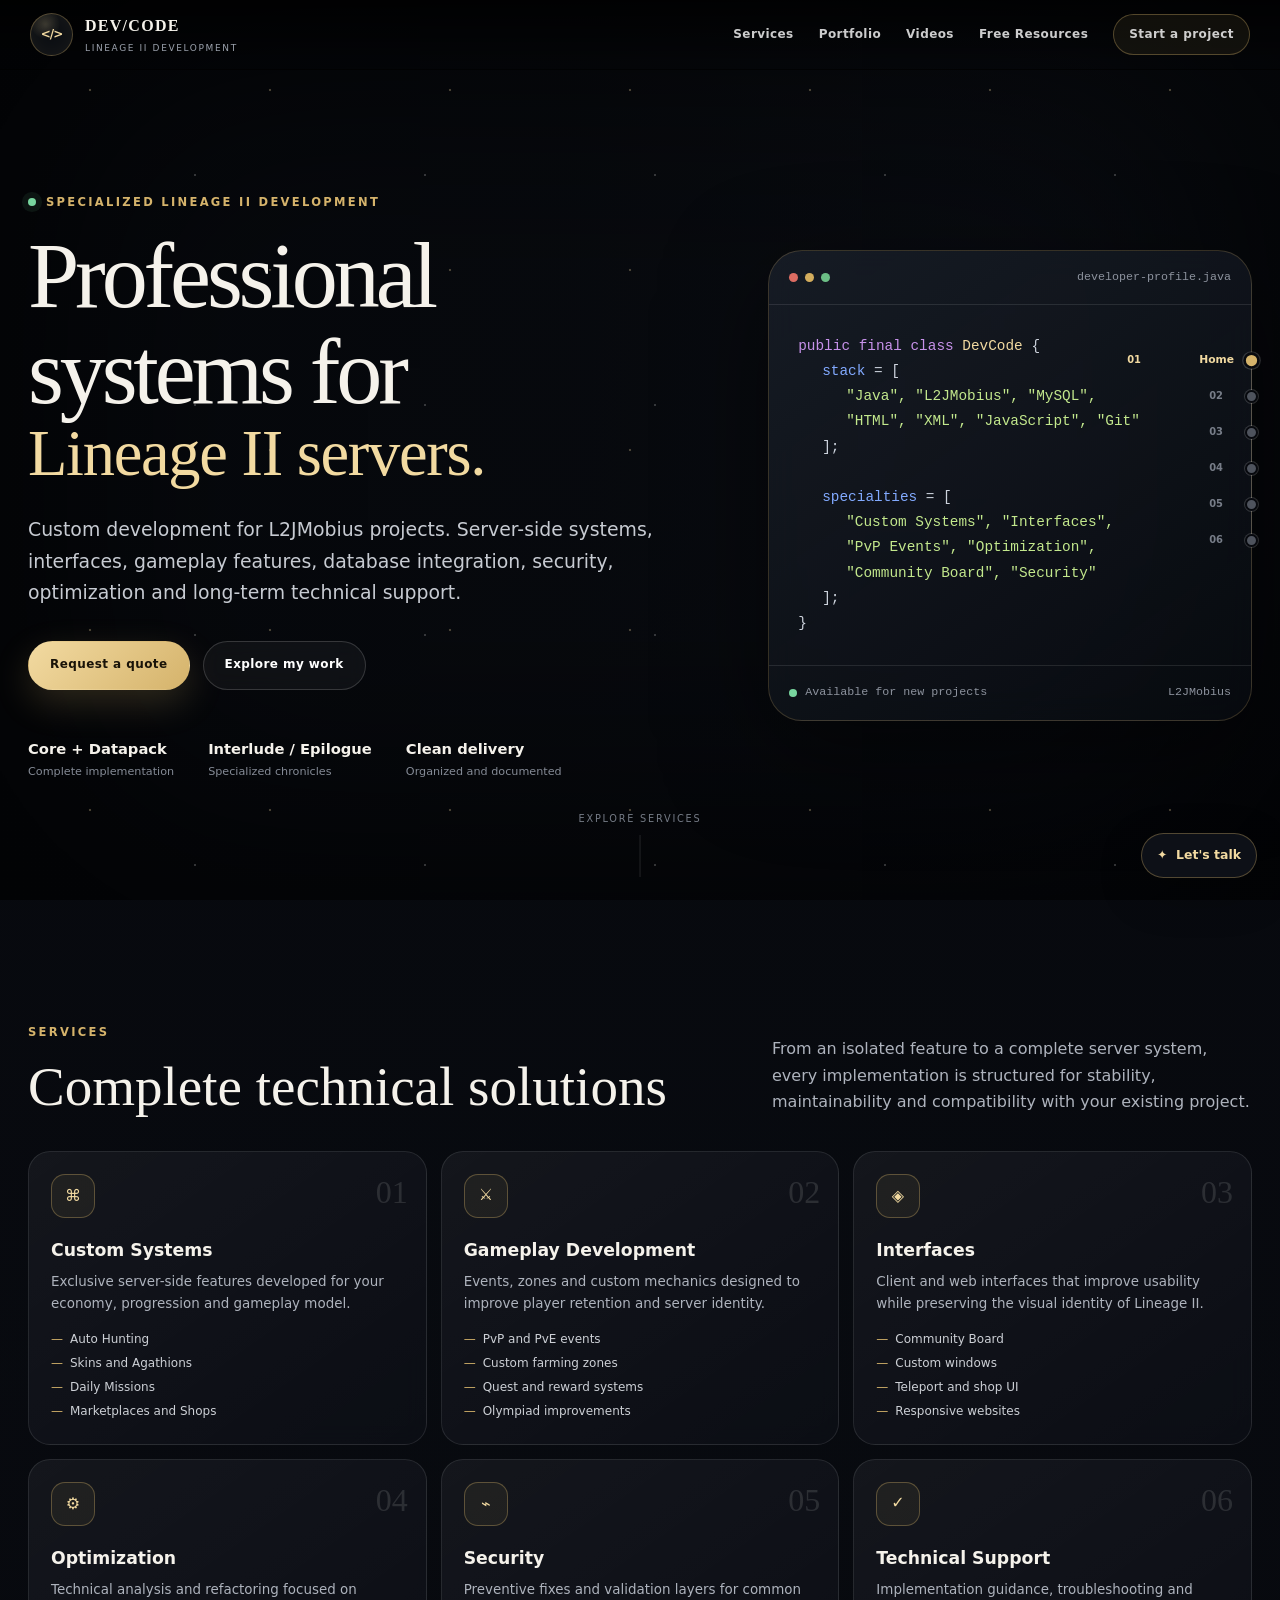
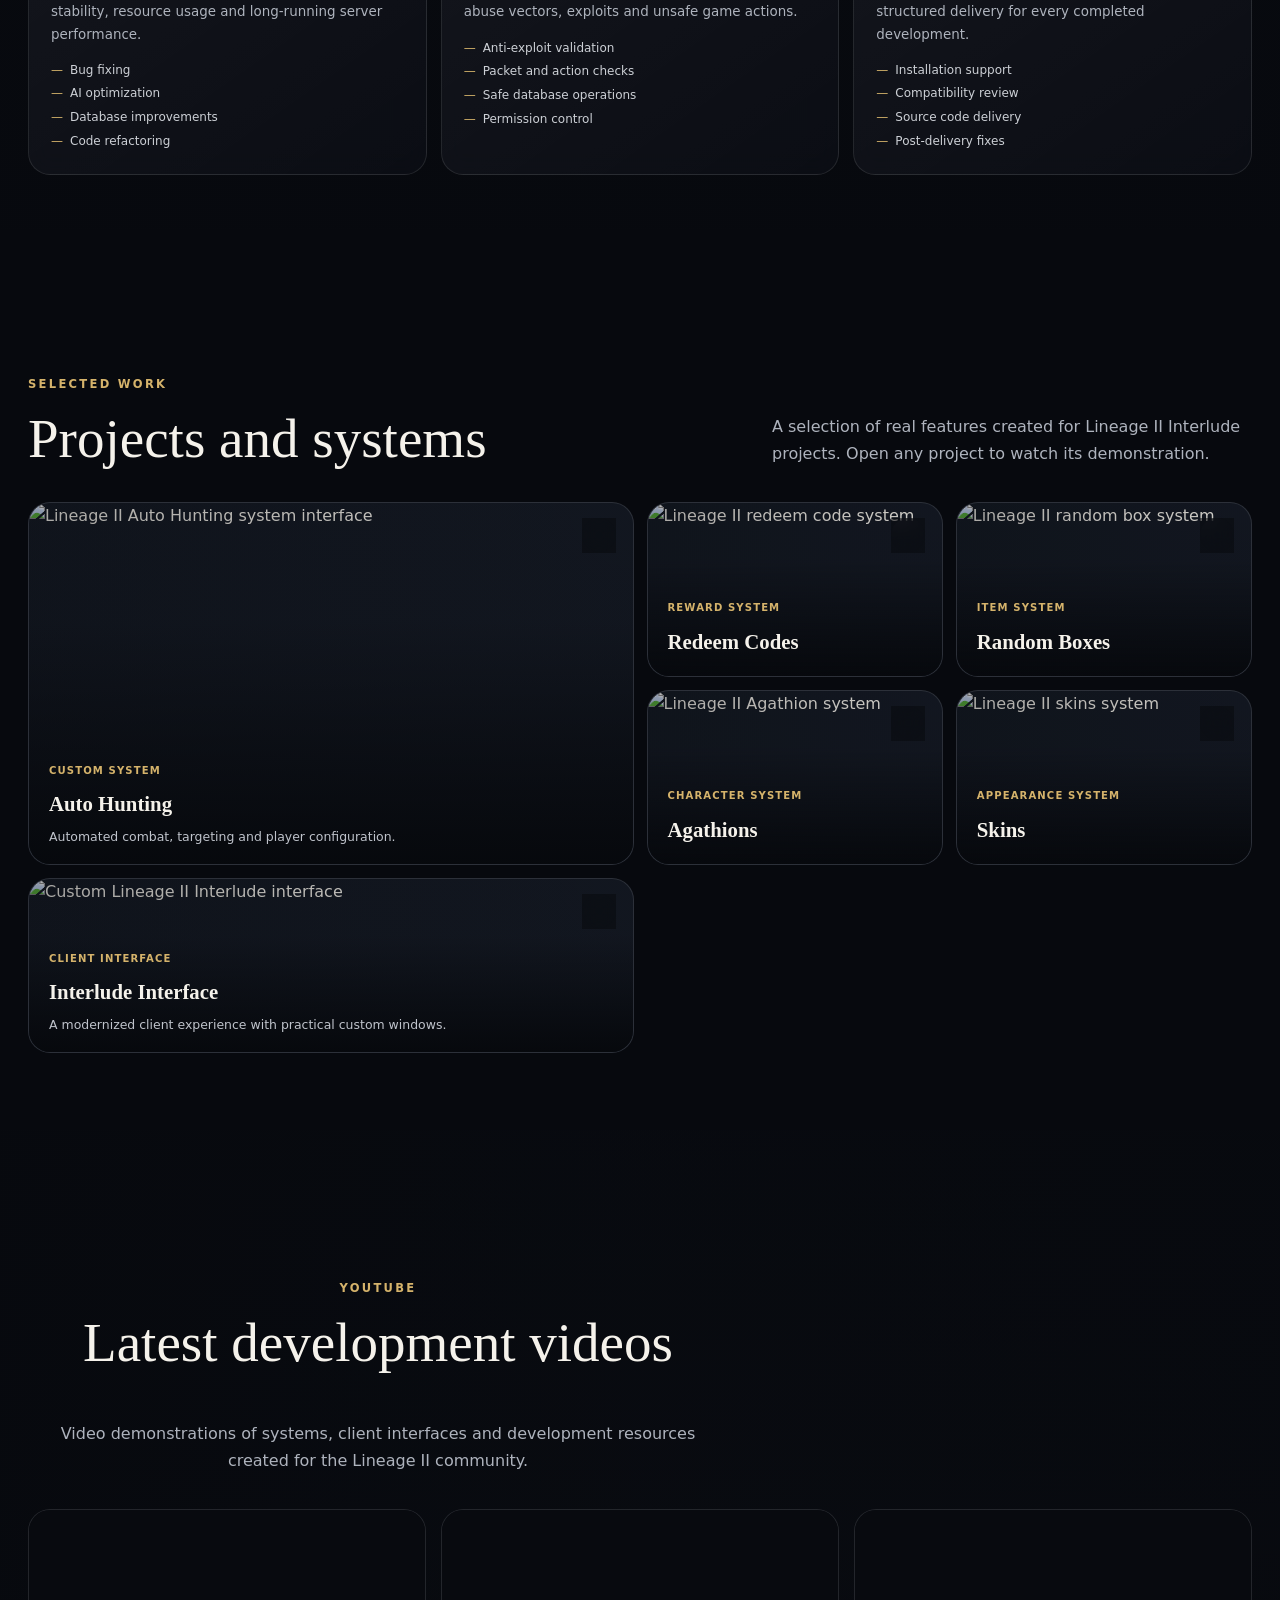
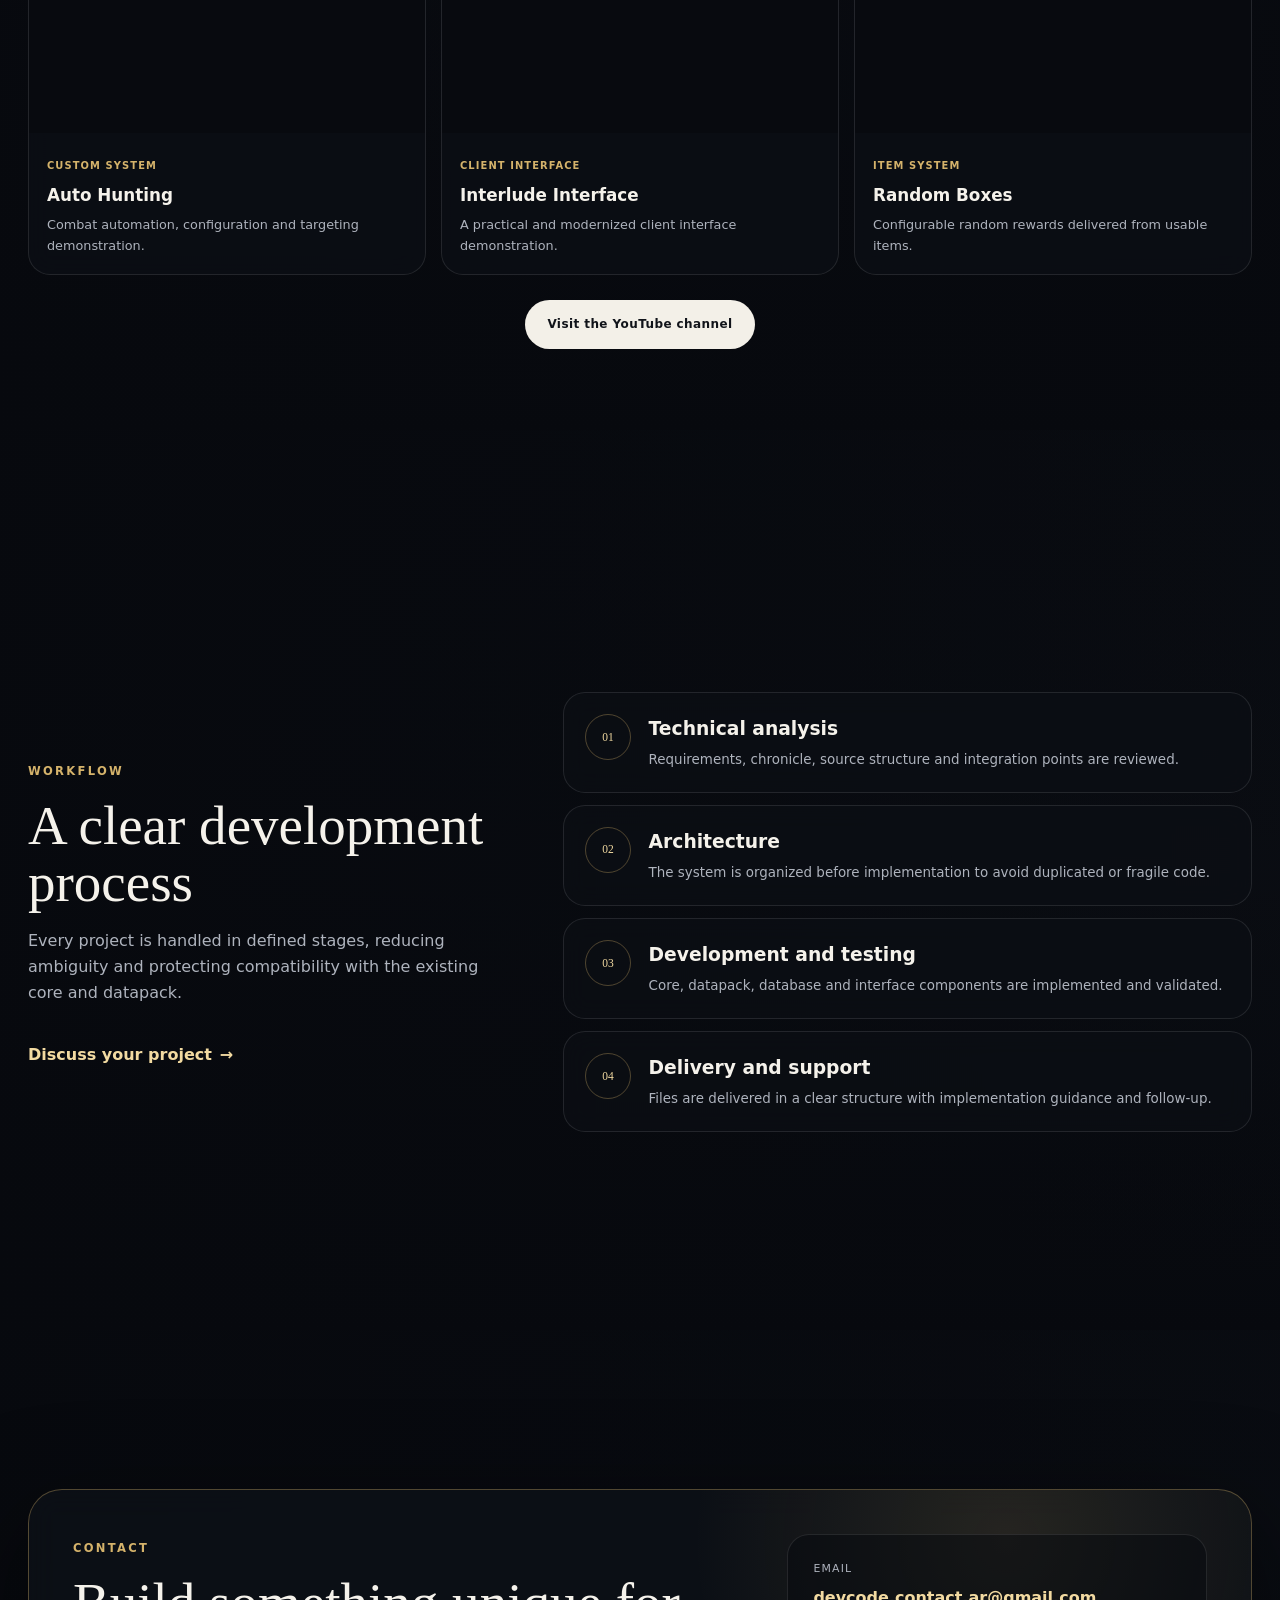
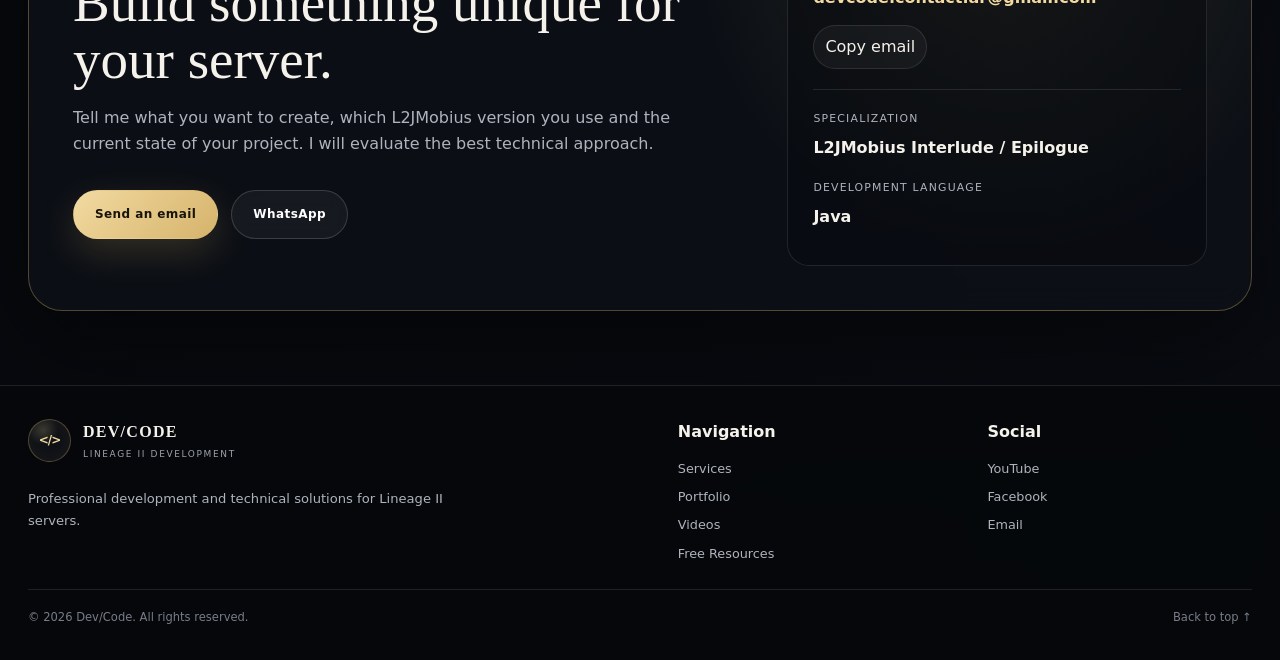
==== commit 798ebbd5: "new web 1" ====
--- a/index.html
+++ b/index.html
@@ -1,774 +1,839 @@
 <!doctype html>
 <html lang="en">
-<head>
-  <meta charset="UTF-8">
-  <meta name="viewport" content="width=device-width, initial-scale=1.0">
-
-  <meta
-    name="description"
-    content="Professional Lineage II server development, L2JMobius systems, interfaces, optimizations and custom solutions for Interlude and Epilogue projects."
-  >
-  <meta
-    name="keywords"
-    content="Lineage 2 development, L2JMobius, Interlude, Epilogue, Java developer, Lineage 2 server"
-  >
-  <meta name="author" content="Dev/Code">
-  <meta name="theme-color" content="#07090e">
-
-  <meta
-    property="og:title"
-    content="Dev/Code — Lineage II Server Development"
-  >
-  <meta
-    property="og:description"
-    content="Custom systems, interfaces, optimization and professional development for Lineage II servers."
-  >
-  <meta property="og:type" content="website">
-
-  <title>Dev/Code — Lineage II Server Development</title>
-
-  <link rel="icon" href="assets/img/favicon.svg" type="image/svg+xml">
-  <link rel="preconnect" href="https://vod.plaync.com">
-  <link rel="preconnect" href="https://i.ytimg.com">
-  <link rel="preconnect" href="https://www.youtube-nocookie.com">
-
-  <link rel="stylesheet" href="assets/css/fonts.css">
-  <link rel="stylesheet" href="assets/css/work-site.css">
-  <script src="assets/js/work-site.js" defer></script>
-</head>
-<body data-page="home">
-  <a class="skip-link" href="#main-content">Skip to content</a>
-
-  <header class="work-header" id="top" data-work-header>
-    <a class="work-brand" href="#hero" aria-label="Dev Code home">
-      <span class="work-brand-mark" aria-hidden="true">&lt;/&gt;</span>
-      <span class="work-brand-copy">
-        <strong>Dev/Code</strong>
-        <small>Lineage II Development</small>
-      </span>
-    </a>
-
-    <button
-      class="work-menu-toggle"
-      type="button"
-      data-work-menu-toggle
-      aria-label="Open navigation"
-      aria-expanded="false"
-      aria-controls="work-navigation"
-    >
-      <span></span><span></span><span></span>
-    </button>
-
-    <nav
-      class="work-nav"
-      id="work-navigation"
-      data-work-nav
-      aria-label="Main navigation"
-    >
-      <a href="#services">Services</a>
-      <a href="#portfolio">Portfolio</a>
-      <a href="#videos">Videos</a>
-      <a href="free.html">Free Resources</a>
-      <a class="work-nav-contact" href="#contact">Start a project</a>
-    </nav>
-  </header>
-
-  <aside class="cinematic-rail" aria-label="Page sections">
-    <span class="cinematic-rail-line" aria-hidden="true"></span>
-    <a href="#hero" data-rail="hero" class="is-active"><span>01</span><b>Home</b></a>
-    <a href="#services" data-rail="services"><span>02</span><b>Services</b></a>
-    <a href="#portfolio" data-rail="portfolio"><span>03</span><b>Portfolio</b></a>
-    <a href="#videos" data-rail="videos"><span>04</span><b>Videos</b></a>
-    <a href="#process" data-rail="process"><span>05</span><b>Workflow</b></a>
-    <a href="#contact" data-rail="contact"><span>06</span><b>Contact</b></a>
-  </aside>
-
-  <main id="main-content">
-    <section class="cinematic-section hero-section is-active" id="hero" data-section>
-      <div class="section-media">
-        <video
-          class="section-video"
-          autoplay
-          muted
-          loop
-          playsinline
-          preload="metadata"
-          data-background-video
-        >
-          <source
-            src="https://vod.plaync.com/lineage2/update/260708/bg01_main.mp4"
-            type="video/mp4"
+  <head>
+    <meta charset="UTF-8" />
+    <meta name="viewport" content="width=device-width, initial-scale=1.0" />
+
+    <meta
+      name="description"
+      content="Professional Lineage II server development, L2JMobius systems, interfaces, optimizations and custom solutions for Interlude and Epilogue projects."
+    />
+    <meta
+      name="keywords"
+      content="Lineage 2 development, L2JMobius, Interlude, Epilogue, Java developer, Lineage 2 server"
+    />
+    <meta name="author" content="Dev/Code" />
+    <meta name="theme-color" content="#07090e" />
+
+    <meta
+      property="og:title"
+      content="Dev/Code — Lineage II Server Development"
+    />
+    <meta
+      property="og:description"
+      content="Custom systems, interfaces, optimization and professional development for Lineage II servers."
+    />
+    <meta property="og:type" content="website" />
+
+    <title>Dev/Code — Lineage II Server Development</title>
+
+    <link rel="icon" href="assets/img/favicon.svg" type="image/svg+xml" />
+    <link rel="preconnect" href="https://vod.plaync.com" />
+    <link rel="preconnect" href="https://i.ytimg.com" />
+    <link rel="preconnect" href="https://www.youtube-nocookie.com" />
+
+    <link rel="stylesheet" href="assets/css/fonts.css" />
+    <link rel="stylesheet" href="assets/css/work-site.css" />
+    <script src="assets/js/work-site.js" defer></script>
+  </head>
+  <body data-page="home">
+    <a class="skip-link" href="#main-content">Skip to content</a>
+
+    <header class="work-header" id="top" data-work-header>
+      <a class="work-brand" href="#hero" aria-label="Dev Code home">
+        <span class="work-brand-mark" aria-hidden="true">&lt;/&gt;</span>
+        <span class="work-brand-copy">
+          <strong>Dev/Code</strong>
+          <small>Lineage II Development</small>
+        </span>
+      </a>
+
+      <button
+        class="work-menu-toggle"
+        type="button"
+        data-work-menu-toggle
+        aria-label="Open navigation"
+        aria-expanded="false"
+        aria-controls="work-navigation"
+      >
+        <span></span><span></span><span></span>
+      </button>
+
+      <nav
+        class="work-nav"
+        id="work-navigation"
+        data-work-nav
+        aria-label="Main navigation"
+      >
+        <a href="#services">Services</a>
+        <a href="#portfolio">Portfolio</a>
+        <a href="#videos">Videos</a>
+        <a href="free.html">Free Resources</a>
+        <a class="work-nav-contact" href="#contact">Start a project</a>
+      </nav>
+    </header>
+
+    <aside class="cinematic-rail" aria-label="Page sections">
+      <span class="cinematic-rail-line" aria-hidden="true"></span>
+      <a href="#hero" data-rail="hero" class="is-active"
+        ><span>01</span><b>Home</b></a
+      >
+      <a href="#services" data-rail="services"
+        ><span>02</span><b>Services</b></a
+      >
+      <a href="#portfolio" data-rail="portfolio"
+        ><span>03</span><b>Portfolio</b></a
+      >
+      <a href="#videos" data-rail="videos"><span>04</span><b>Videos</b></a>
+      <a href="#process" data-rail="process"><span>05</span><b>Workflow</b></a>
+      <a href="#contact" data-rail="contact"><span>06</span><b>Contact</b></a>
+    </aside>
+
+    <main id="main-content">
+      <section
+        class="cinematic-section hero-section is-active"
+        id="hero"
+        data-section
+      >
+        <div class="section-media">
+          <video
+            class="section-video"
+            autoplay
+            muted
+            loop
+            playsinline
+            preload="metadata"
+            data-background-video
           >
-        </video>
-      </div>
-      <div class="section-overlay hero-overlay"></div>
-      <div class="section-particles" aria-hidden="true"></div>
-
-      <div class="section-container hero-grid">
-        <div class="hero-content reveal">
-          <div class="eyebrow">
-            <span class="status-dot"></span>
-            Specialized Lineage II development
-          </div>
-
-          <h1>
-            Professional systems for
-            <span>Lineage II servers.</span>
-          </h1>
-
-          <p class="hero-description">
-            Custom development for L2JMobius projects. Server-side systems,
-            interfaces, gameplay features, database integration, security,
-            optimization and long-term technical support.
-          </p>
-
-          <div class="hero-actions">
-            <a class="dev-button dev-button-primary" href="#contact">
-              Request a quote
+            <source src="assets/videos/l2.mp4" type="video/mp4" />
+          </video>
+        </div>
+        <div class="section-overlay hero-overlay"></div>
+        <div class="section-particles" aria-hidden="true"></div>
+
+        <div class="section-container hero-grid">
+          <div class="hero-content reveal">
+            <div class="eyebrow">
+              <span class="status-dot"></span>
+              Specialized Lineage II development
+            </div>
+
+            <h1>
+              Professional systems for
+              <span>Lineage II servers.</span>
+            </h1>
+
+            <p class="hero-description">
+              Custom development for L2JMobius projects. Server-side systems,
+              interfaces, gameplay features, database integration, security,
+              optimization and long-term technical support.
+            </p>
+
+            <div class="hero-actions">
+              <a class="dev-button dev-button-primary" href="#contact">
+                Request a quote
+              </a>
+              <a class="dev-button dev-button-secondary" href="#portfolio">
+                Explore my work
+              </a>
+            </div>
+
+            <div class="hero-trust">
+              <div>
+                <strong>Core + Datapack</strong>
+                <span>Complete implementation</span>
+              </div>
+              <div>
+                <strong>Interlude / Epilogue</strong>
+                <span>Specialized chronicles</span>
+              </div>
+              <div>
+                <strong>Clean delivery</strong>
+                <span>Organized and documented</span>
+              </div>
+            </div>
+          </div>
+
+          <div class="hero-code-card reveal">
+            <div class="code-window">
+              <div class="code-window-top">
+                <div class="window-dots" aria-hidden="true">
+                  <span></span><span></span><span></span>
+                </div>
+                <span>developer-profile.java</span>
+              </div>
+
+              <div
+                class="code-content"
+                aria-label="Developer technologies and specialties"
+              >
+                <div>
+                  <span class="code-keyword">public final class</span>
+                  <span class="code-class">DevCode</span> {
+                </div>
+                <div class="code-indent">
+                  <span class="code-property">stack</span> = [
+                </div>
+                <div class="code-indent-2">"Java", "L2JMobius", "MySQL",</div>
+                <div class="code-indent-2">
+                  "HTML", "XML", "JavaScript", "Git"
+                </div>
+                <div class="code-indent">];</div>
+                <br />
+                <div class="code-indent">
+                  <span class="code-property">specialties</span> = [
+                </div>
+                <div class="code-indent-2">"Custom Systems", "Interfaces",</div>
+                <div class="code-indent-2">"PvP Events", "Optimization",</div>
+                <div class="code-indent-2">"Community Board", "Security"</div>
+                <div class="code-indent">];</div>
+                <div>}</div>
+              </div>
+
+              <div class="code-footer">
+                <span><i></i> Available for new projects</span>
+                <span>L2JMobius</span>
+              </div>
+            </div>
+          </div>
+        </div>
+
+        <a class="section-scroll" href="#services">
+          <span>Explore services</span>
+          <i></i>
+        </a>
+      </section>
+
+      <section
+        class="cinematic-section services-section"
+        id="services"
+        data-section
+      >
+        <div class="section-media">
+          <video
+            class="section-video"
+            muted
+            loop
+            playsinline
+            preload="none"
+            data-background-video
+          >
+            <source
+              src="https://vod.plaync.com/lineage2/update/260708/bg01_main.mp4"
+              type="video/mp4"
+            />
+          </video>
+        </div>
+        <div class="section-overlay services-overlay"></div>
+
+        <div class="section-container section-content">
+          <div class="section-heading reveal">
+            <div>
+              <span class="section-kicker">Services</span>
+              <h2>Complete technical solutions</h2>
+            </div>
+            <p>
+              From an isolated feature to a complete server system, every
+              implementation is structured for stability, maintainability and
+              compatibility with your existing project.
+            </p>
+          </div>
+
+          <div class="services-grid">
+            <article class="service-card reveal">
+              <div class="service-number">01</div>
+              <div class="service-icon" aria-hidden="true">⌘</div>
+              <h3>Custom Systems</h3>
+              <p>
+                Exclusive server-side features developed for your economy,
+                progression and gameplay model.
+              </p>
+              <ul class="feature-list">
+                <li>Auto Hunting</li>
+                <li>Skins and Agathions</li>
+                <li>Daily Missions</li>
+                <li>Marketplaces and Shops</li>
+              </ul>
+            </article>
+
+            <article class="service-card reveal">
+              <div class="service-number">02</div>
+              <div class="service-icon" aria-hidden="true">⚔</div>
+              <h3>Gameplay Development</h3>
+              <p>
+                Events, zones and custom mechanics designed to improve player
+                retention and server identity.
+              </p>
+              <ul class="feature-list">
+                <li>PvP and PvE events</li>
+                <li>Custom farming zones</li>
+                <li>Quest and reward systems</li>
+                <li>Olympiad improvements</li>
+              </ul>
+            </article>
+
+            <article class="service-card reveal">
+              <div class="service-number">03</div>
+              <div class="service-icon" aria-hidden="true">◈</div>
+              <h3>Interfaces</h3>
+              <p>
+                Client and web interfaces that improve usability while
+                preserving the visual identity of Lineage II.
+              </p>
+              <ul class="feature-list">
+                <li>Community Board</li>
+                <li>Custom windows</li>
+                <li>Teleport and shop UI</li>
+                <li>Responsive websites</li>
+              </ul>
+            </article>
+
+            <article class="service-card reveal">
+              <div class="service-number">04</div>
+              <div class="service-icon" aria-hidden="true">⚙</div>
+              <h3>Optimization</h3>
+              <p>
+                Technical analysis and refactoring focused on stability,
+                resource usage and long-running server performance.
+              </p>
+              <ul class="feature-list">
+                <li>Bug fixing</li>
+                <li>AI optimization</li>
+                <li>Database improvements</li>
+                <li>Code refactoring</li>
+              </ul>
+            </article>
+
+            <article class="service-card reveal">
+              <div class="service-number">05</div>
+              <div class="service-icon" aria-hidden="true">⌁</div>
+              <h3>Security</h3>
+              <p>
+                Preventive fixes and validation layers for common abuse vectors,
+                exploits and unsafe game actions.
+              </p>
+              <ul class="feature-list">
+                <li>Anti-exploit validation</li>
+                <li>Packet and action checks</li>
+                <li>Safe database operations</li>
+                <li>Permission control</li>
+              </ul>
+            </article>
+
+            <article class="service-card reveal">
+              <div class="service-number">06</div>
+              <div class="service-icon" aria-hidden="true">✓</div>
+              <h3>Technical Support</h3>
+              <p>
+                Implementation guidance, troubleshooting and structured delivery
+                for every completed development.
+              </p>
+              <ul class="feature-list">
+                <li>Installation support</li>
+                <li>Compatibility review</li>
+                <li>Source code delivery</li>
+                <li>Post-delivery fixes</li>
+              </ul>
+            </article>
+          </div>
+        </div>
+      </section>
+
+      <section
+        class="cinematic-section portfolio-section"
+        id="portfolio"
+        data-section
+      >
+        <div class="section-background portfolio-background"></div>
+        <div class="section-overlay portfolio-overlay"></div>
+
+        <div class="section-container section-content">
+          <div class="section-heading reveal">
+            <div>
+              <span class="section-kicker">Selected work</span>
+              <h2>Projects and systems</h2>
+            </div>
+            <p>
+              A selection of real features created for Lineage II Interlude
+              projects. Open any project to watch its demonstration.
+            </p>
+          </div>
+
+          <div class="portfolio-grid">
+            <a
+              class="project-card project-card-large reveal"
+              href="https://youtu.be/lbS3PmtXhps"
+              target="_blank"
+              rel="noopener noreferrer"
+            >
+              <img
+                src="https://i.ytimg.com/vi/lbS3PmtXhps/maxresdefault.jpg"
+                alt="Lineage II Auto Hunting system interface"
+                loading="lazy"
+              />
+              <div class="project-shade"></div>
+              <div class="project-content">
+                <span>Custom System</span>
+                <h3>Auto Hunting</h3>
+                <p>Automated combat, targeting and player configuration.</p>
+              </div>
+              <span class="project-arrow" aria-hidden="true">↗</span>
             </a>
-            <a class="dev-button dev-button-secondary" href="#portfolio">
-              Explore my work
+
+            <a
+              class="project-card reveal"
+              href="https://youtu.be/Ibydt8uTrJc"
+              target="_blank"
+              rel="noopener noreferrer"
+            >
+              <img
+                src="https://i.ytimg.com/vi/Ibydt8uTrJc/hq720.jpg"
+                alt="Lineage II redeem code system"
+                loading="lazy"
+              />
+              <div class="project-shade"></div>
+              <div class="project-content">
+                <span>Reward System</span>
+                <h3>Redeem Codes</h3>
+              </div>
+              <span class="project-arrow" aria-hidden="true">↗</span>
             </a>
-          </div>
-
-          <div class="hero-trust">
+
+            <a
+              class="project-card reveal"
+              href="https://www.youtube.com/watch?v=Mz7wLxYxdsU"
+              target="_blank"
+              rel="noopener noreferrer"
+            >
+              <img
+                src="https://i.ytimg.com/vi/Mz7wLxYxdsU/hq720.jpg"
+                alt="Lineage II random box system"
+                loading="lazy"
+              />
+              <div class="project-shade"></div>
+              <div class="project-content">
+                <span>Item System</span>
+                <h3>Random Boxes</h3>
+              </div>
+              <span class="project-arrow" aria-hidden="true">↗</span>
+            </a>
+
+            <a
+              class="project-card reveal"
+              href="https://www.youtube.com/watch?v=rhBnKX_fHzY"
+              target="_blank"
+              rel="noopener noreferrer"
+            >
+              <img
+                src="https://i.ytimg.com/vi/rhBnKX_fHzY/hq720.jpg"
+                alt="Lineage II Agathion system"
+                loading="lazy"
+              />
+              <div class="project-shade"></div>
+              <div class="project-content">
+                <span>Character System</span>
+                <h3>Agathions</h3>
+              </div>
+              <span class="project-arrow" aria-hidden="true">↗</span>
+            </a>
+
+            <a
+              class="project-card reveal"
+              href="https://www.youtube.com/watch?v=oK6vBdqfyj4"
+              target="_blank"
+              rel="noopener noreferrer"
+            >
+              <img
+                src="https://i.ytimg.com/vi/oK6vBdqfyj4/hq720.jpg"
+                alt="Lineage II skins system"
+                loading="lazy"
+              />
+              <div class="project-shade"></div>
+              <div class="project-content">
+                <span>Appearance System</span>
+                <h3>Skins</h3>
+              </div>
+              <span class="project-arrow" aria-hidden="true">↗</span>
+            </a>
+
+            <a
+              class="project-card project-card-wide reveal"
+              href="https://www.youtube.com/watch?v=Kq8JMWoIq18&t=6s"
+              target="_blank"
+              rel="noopener noreferrer"
+            >
+              <img
+                src="https://i.ytimg.com/vi/Kq8JMWoIq18/maxresdefault.jpg"
+                alt="Custom Lineage II Interlude interface"
+                loading="lazy"
+              />
+              <div class="project-shade"></div>
+              <div class="project-content">
+                <span>Client Interface</span>
+                <h3>Interlude Interface</h3>
+                <p>
+                  A modernized client experience with practical custom windows.
+                </p>
+              </div>
+              <span class="project-arrow" aria-hidden="true">↗</span>
+            </a>
+          </div>
+        </div>
+      </section>
+
+      <section
+        class="cinematic-section videos-section"
+        id="videos"
+        data-section
+      >
+        <div class="section-media">
+          <video
+            class="section-video"
+            muted
+            loop
+            playsinline
+            preload="none"
+            data-background-video
+          >
+            <source
+              src="https://vod.plaync.com/lineage2/update/260708/bg_server_1.mp4"
+              type="video/mp4"
+            />
+          </video>
+        </div>
+        <div class="section-overlay videos-overlay"></div>
+
+        <div class="section-container section-content">
+          <div class="section-heading section-heading-centered reveal">
             <div>
-              <strong>Core + Datapack</strong>
-              <span>Complete implementation</span>
-            </div>
-            <div>
-              <strong>Interlude / Epilogue</strong>
-              <span>Specialized chronicles</span>
-            </div>
-            <div>
-              <strong>Clean delivery</strong>
-              <span>Organized and documented</span>
-            </div>
-          </div>
-        </div>
-
-        <div class="hero-code-card reveal">
-          <div class="code-window">
-            <div class="code-window-top">
-              <div class="window-dots" aria-hidden="true">
-                <span></span><span></span><span></span>
-              </div>
-              <span>developer-profile.java</span>
-            </div>
-
-            <div class="code-content" aria-label="Developer technologies and specialties">
-              <div>
-                <span class="code-keyword">public final class</span>
-                <span class="code-class">DevCode</span> {
-              </div>
-              <div class="code-indent">
-                <span class="code-property">stack</span> = [
-              </div>
-              <div class="code-indent-2">"Java", "L2JMobius", "MySQL",</div>
-              <div class="code-indent-2">"HTML", "XML", "JavaScript", "Git"</div>
-              <div class="code-indent">];</div>
-              <br>
-              <div class="code-indent">
-                <span class="code-property">specialties</span> = [
-              </div>
-              <div class="code-indent-2">"Custom Systems", "Interfaces",</div>
-              <div class="code-indent-2">"PvP Events", "Optimization",</div>
-              <div class="code-indent-2">"Community Board", "Security"</div>
-              <div class="code-indent">];</div>
-              <div>}</div>
-            </div>
-
-            <div class="code-footer">
-              <span><i></i> Available for new projects</span>
-              <span>L2JMobius</span>
-            </div>
-          </div>
-        </div>
-      </div>
-
-      <a class="section-scroll" href="#services">
-        <span>Explore services</span>
-        <i></i>
-      </a>
-    </section>
-
-    <section class="cinematic-section services-section" id="services" data-section>
-      <div class="section-media">
-        <video
-          class="section-video"
-          muted
-          loop
-          playsinline
-          preload="none"
-          data-background-video
-        >
-          <source
-            src="https://vod.plaync.com/lineage2/update/260708/bg01_main.mp4"
-            type="video/mp4"
-          >
-        </video>
-      </div>
-      <div class="section-overlay services-overlay"></div>
-
-      <div class="section-container section-content">
-        <div class="section-heading reveal">
-          <div>
-            <span class="section-kicker">Services</span>
-            <h2>Complete technical solutions</h2>
-          </div>
-          <p>
-            From an isolated feature to a complete server system, every
-            implementation is structured for stability, maintainability and
-            compatibility with your existing project.
-          </p>
-        </div>
-
-        <div class="services-grid">
-          <article class="service-card reveal">
-            <div class="service-number">01</div>
-            <div class="service-icon" aria-hidden="true">⌘</div>
-            <h3>Custom Systems</h3>
+              <span class="section-kicker">YouTube</span>
+              <h2>Latest development videos</h2>
+            </div>
             <p>
-              Exclusive server-side features developed for your economy,
-              progression and gameplay model.
+              Video demonstrations of systems, client interfaces and development
+              resources created for the Lineage II community.
             </p>
-            <ul class="feature-list">
-              <li>Auto Hunting</li>
-              <li>Skins and Agathions</li>
-              <li>Daily Missions</li>
-              <li>Marketplaces and Shops</li>
-            </ul>
-          </article>
-
-          <article class="service-card reveal">
-            <div class="service-number">02</div>
-            <div class="service-icon" aria-hidden="true">⚔</div>
-            <h3>Gameplay Development</h3>
-            <p>
-              Events, zones and custom mechanics designed to improve player
-              retention and server identity.
-            </p>
-            <ul class="feature-list">
-              <li>PvP and PvE events</li>
-              <li>Custom farming zones</li>
-              <li>Quest and reward systems</li>
-              <li>Olympiad improvements</li>
-            </ul>
-          </article>
-
-          <article class="service-card reveal">
-            <div class="service-number">03</div>
-            <div class="service-icon" aria-hidden="true">◈</div>
-            <h3>Interfaces</h3>
-            <p>
-              Client and web interfaces that improve usability while
-              preserving the visual identity of Lineage II.
-            </p>
-            <ul class="feature-list">
-              <li>Community Board</li>
-              <li>Custom windows</li>
-              <li>Teleport and shop UI</li>
-              <li>Responsive websites</li>
-            </ul>
-          </article>
-
-          <article class="service-card reveal">
-            <div class="service-number">04</div>
-            <div class="service-icon" aria-hidden="true">⚙</div>
-            <h3>Optimization</h3>
-            <p>
-              Technical analysis and refactoring focused on stability,
-              resource usage and long-running server performance.
-            </p>
-            <ul class="feature-list">
-              <li>Bug fixing</li>
-              <li>AI optimization</li>
-              <li>Database improvements</li>
-              <li>Code refactoring</li>
-            </ul>
-          </article>
-
-          <article class="service-card reveal">
-            <div class="service-number">05</div>
-            <div class="service-icon" aria-hidden="true">⌁</div>
-            <h3>Security</h3>
-            <p>
-              Preventive fixes and validation layers for common abuse vectors,
-              exploits and unsafe game actions.
-            </p>
-            <ul class="feature-list">
-              <li>Anti-exploit validation</li>
-              <li>Packet and action checks</li>
-              <li>Safe database operations</li>
-              <li>Permission control</li>
-            </ul>
-          </article>
-
-          <article class="service-card reveal">
-            <div class="service-number">06</div>
-            <div class="service-icon" aria-hidden="true">✓</div>
-            <h3>Technical Support</h3>
-            <p>
-              Implementation guidance, troubleshooting and structured delivery
-              for every completed development.
-            </p>
-            <ul class="feature-list">
-              <li>Installation support</li>
-              <li>Compatibility review</li>
-              <li>Source code delivery</li>
-              <li>Post-delivery fixes</li>
-            </ul>
-          </article>
-        </div>
-      </div>
-    </section>
-
-    <section class="cinematic-section portfolio-section" id="portfolio" data-section>
-      <div class="section-background portfolio-background"></div>
-      <div class="section-overlay portfolio-overlay"></div>
-
-      <div class="section-container section-content">
-        <div class="section-heading reveal">
-          <div>
-            <span class="section-kicker">Selected work</span>
-            <h2>Projects and systems</h2>
-          </div>
-          <p>
-            A selection of real features created for Lineage II Interlude
-            projects. Open any project to watch its demonstration.
-          </p>
-        </div>
-
-        <div class="portfolio-grid">
-          <a
-            class="project-card project-card-large reveal"
-            href="https://youtu.be/lbS3PmtXhps"
-            target="_blank"
-            rel="noopener noreferrer"
-          >
-            <img
-              src="https://i.ytimg.com/vi/lbS3PmtXhps/maxresdefault.jpg"
-              alt="Lineage II Auto Hunting system interface"
-              loading="lazy"
-            >
-            <div class="project-shade"></div>
-            <div class="project-content">
-              <span>Custom System</span>
-              <h3>Auto Hunting</h3>
-              <p>Automated combat, targeting and player configuration.</p>
-            </div>
-            <span class="project-arrow" aria-hidden="true">↗</span>
-          </a>
-
-          <a
-            class="project-card reveal"
-            href="https://youtu.be/Ibydt8uTrJc"
-            target="_blank"
-            rel="noopener noreferrer"
-          >
-            <img
-              src="https://i.ytimg.com/vi/Ibydt8uTrJc/hq720.jpg"
-              alt="Lineage II redeem code system"
-              loading="lazy"
-            >
-            <div class="project-shade"></div>
-            <div class="project-content">
-              <span>Reward System</span>
-              <h3>Redeem Codes</h3>
-            </div>
-            <span class="project-arrow" aria-hidden="true">↗</span>
-          </a>
-
-          <a
-            class="project-card reveal"
-            href="https://www.youtube.com/watch?v=Mz7wLxYxdsU"
-            target="_blank"
-            rel="noopener noreferrer"
-          >
-            <img
-              src="https://i.ytimg.com/vi/Mz7wLxYxdsU/hq720.jpg"
-              alt="Lineage II random box system"
-              loading="lazy"
-            >
-            <div class="project-shade"></div>
-            <div class="project-content">
-              <span>Item System</span>
-              <h3>Random Boxes</h3>
-            </div>
-            <span class="project-arrow" aria-hidden="true">↗</span>
-          </a>
-
-          <a
-            class="project-card reveal"
-            href="https://www.youtube.com/watch?v=rhBnKX_fHzY"
-            target="_blank"
-            rel="noopener noreferrer"
-          >
-            <img
-              src="https://i.ytimg.com/vi/rhBnKX_fHzY/hq720.jpg"
-              alt="Lineage II Agathion system"
-              loading="lazy"
-            >
-            <div class="project-shade"></div>
-            <div class="project-content">
-              <span>Character System</span>
-              <h3>Agathions</h3>
-            </div>
-            <span class="project-arrow" aria-hidden="true">↗</span>
-          </a>
-
-          <a
-            class="project-card reveal"
-            href="https://www.youtube.com/watch?v=oK6vBdqfyj4"
-            target="_blank"
-            rel="noopener noreferrer"
-          >
-            <img
-              src="https://i.ytimg.com/vi/oK6vBdqfyj4/hq720.jpg"
-              alt="Lineage II skins system"
-              loading="lazy"
-            >
-            <div class="project-shade"></div>
-            <div class="project-content">
-              <span>Appearance System</span>
-              <h3>Skins</h3>
-            </div>
-            <span class="project-arrow" aria-hidden="true">↗</span>
-          </a>
-
-          <a
-            class="project-card project-card-wide reveal"
-            href="https://www.youtube.com/watch?v=Kq8JMWoIq18&t=6s"
-            target="_blank"
-            rel="noopener noreferrer"
-          >
-            <img
-              src="https://i.ytimg.com/vi/Kq8JMWoIq18/maxresdefault.jpg"
-              alt="Custom Lineage II Interlude interface"
-              loading="lazy"
-            >
-            <div class="project-shade"></div>
-            <div class="project-content">
-              <span>Client Interface</span>
-              <h3>Interlude Interface</h3>
-              <p>
-                A modernized client experience with practical custom windows.
-              </p>
-            </div>
-            <span class="project-arrow" aria-hidden="true">↗</span>
-          </a>
-        </div>
-      </div>
-    </section>
-
-    <section class="cinematic-section videos-section" id="videos" data-section>
-      <div class="section-media">
-        <video
-          class="section-video"
-          muted
-          loop
-          playsinline
-          preload="none"
-          data-background-video
-        >
-          <source
-            src="https://vod.plaync.com/lineage2/update/260708/bg_server_1.mp4"
-            type="video/mp4"
-          >
-        </video>
-      </div>
-      <div class="section-overlay videos-overlay"></div>
-
-      <div class="section-container section-content">
-        <div class="section-heading section-heading-centered reveal">
-          <div>
-            <span class="section-kicker">YouTube</span>
-            <h2>Latest development videos</h2>
-          </div>
-          <p>
-            Video demonstrations of systems, client interfaces and development
-            resources created for the Lineage II community.
-          </p>
-        </div>
-
-        <div class="video-grid">
-          <article class="video-card reveal">
-            <div class="video-frame">
-              <iframe
-                src="https://www.youtube-nocookie.com/embed/lbS3PmtXhps"
-                title="Lineage II Auto Hunting system"
-                loading="lazy"
-                referrerpolicy="strict-origin-when-cross-origin"
-                allow="accelerometer; autoplay; clipboard-write; encrypted-media; gyroscope; picture-in-picture; web-share"
-                allowfullscreen
-              ></iframe>
-            </div>
-            <div class="video-copy">
-              <span>Custom System</span>
-              <h3>Auto Hunting</h3>
-              <p>Combat automation, configuration and targeting demonstration.</p>
-            </div>
-          </article>
-
-          <article class="video-card reveal">
-            <div class="video-frame">
-              <iframe
-                src="https://www.youtube-nocookie.com/embed/Kq8JMWoIq18"
-                title="Lineage II Interlude interface"
-                loading="lazy"
-                referrerpolicy="strict-origin-when-cross-origin"
-                allow="accelerometer; autoplay; clipboard-write; encrypted-media; gyroscope; picture-in-picture; web-share"
-                allowfullscreen
-              ></iframe>
-            </div>
-            <div class="video-copy">
-              <span>Client Interface</span>
-              <h3>Interlude Interface</h3>
-              <p>A practical and modernized client interface demonstration.</p>
-            </div>
-          </article>
-
-          <article class="video-card reveal">
-            <div class="video-frame">
-              <iframe
-                src="https://www.youtube-nocookie.com/embed/Mz7wLxYxdsU"
-                title="Lineage II Random Boxes system"
-                loading="lazy"
-                referrerpolicy="strict-origin-when-cross-origin"
-                allow="accelerometer; autoplay; clipboard-write; encrypted-media; gyroscope; picture-in-picture; web-share"
-                allowfullscreen
-              ></iframe>
-            </div>
-            <div class="video-copy">
-              <span>Item System</span>
-              <h3>Random Boxes</h3>
-              <p>Configurable random rewards delivered from usable items.</p>
-            </div>
-          </article>
-        </div>
-
-        <div class="section-action reveal">
-          <a
-            class="dev-button dev-button-light"
-            href="https://www.youtube.com/@DevCode-ar"
-            target="_blank"
-            rel="noopener noreferrer"
-          >
-            Visit the YouTube channel
-          </a>
-        </div>
-      </div>
-    </section>
-
-    <section class="cinematic-section process-section" id="process" data-section>
-      <div class="section-media">
-        <video
-          class="section-video"
-          muted
-          loop
-          playsinline
-          preload="none"
-          data-background-video
-        >
-          <source
-            src="https://vod.plaync.com/lineage2/update/260708/bg_server_2.mp4"
-            type="video/mp4"
-          >
-        </video>
-      </div>
-      <div class="section-overlay process-overlay"></div>
-
-      <div class="section-container process-layout">
-        <div class="process-intro reveal">
-          <span class="section-kicker">Workflow</span>
-          <h2>A clear development process</h2>
-          <p>
-            Every project is handled in defined stages, reducing ambiguity and
-            protecting compatibility with the existing core and datapack.
-          </p>
-          <a class="text-link" href="#contact">
-            Discuss your project <span>→</span>
-          </a>
-        </div>
-
-        <div class="process-list">
-          <article class="process-step reveal">
-            <span>01</span>
-            <div>
-              <h3>Technical analysis</h3>
-              <p>
-                Requirements, chronicle, source structure and integration
-                points are reviewed.
-              </p>
-            </div>
-          </article>
-          <article class="process-step reveal">
-            <span>02</span>
-            <div>
-              <h3>Architecture</h3>
-              <p>
-                The system is organized before implementation to avoid
-                duplicated or fragile code.
-              </p>
-            </div>
-          </article>
-          <article class="process-step reveal">
-            <span>03</span>
-            <div>
-              <h3>Development and testing</h3>
-              <p>
-                Core, datapack, database and interface components are
-                implemented and validated.
-              </p>
-            </div>
-          </article>
-          <article class="process-step reveal">
-            <span>04</span>
-            <div>
-              <h3>Delivery and support</h3>
-              <p>
-                Files are delivered in a clear structure with implementation
-                guidance and follow-up.
-              </p>
-            </div>
-          </article>
-        </div>
-      </div>
-    </section>
-
-    <section class="cinematic-section contact-section" id="contact" data-section>
-      <div class="section-media">
-        <video
-          class="section-video"
-          muted
-          loop
-          playsinline
-          preload="none"
-          data-background-video
-        >
-          <source
-            src="https://vod.plaync.com/lineage2/update/260708/bg_server_2.mp4"
-            type="video/mp4"
-          >
-        </video>
-      </div>
-      <div class="section-overlay contact-overlay"></div>
-
-      <div class="section-container contact-layout">
-        <div class="contact-panel reveal">
-          <div class="contact-copy">
-            <span class="section-kicker">Contact</span>
-            <h2>Build something unique for your server.</h2>
-            <p>
-              Tell me what you want to create, which L2JMobius version you use
-              and the current state of your project. I will evaluate the best
-              technical approach.
-            </p>
-
-            <div class="contact-actions">
-              <a
-                class="dev-button dev-button-primary"
-                href="mailto:devcode.contact.ar@gmail.com?subject=Lineage%20II%20project%20quote"
-              >
-                Send an email
-              </a>
-              <a
-                class="dev-button dev-button-secondary"
-                href="https://wa.me/541165783450"
-                target="_blank"
-                rel="noopener noreferrer"
-              >
-                WhatsApp
-              </a>
-            </div>
-          </div>
-
-          <div class="contact-card">
-            <span>Email</span>
-            <a href="mailto:devcode.contact.ar@gmail.com">
-              devcode.contact.ar@gmail.com
-            </a>
-            <button
-              class="copy-email"
-              type="button"
-              data-copy-email="devcode.contact.ar@gmail.com"
-            >
-              Copy email
-            </button>
-
-            <div class="contact-separator"></div>
-
-            <span>Specialization</span>
-            <strong>L2JMobius Interlude / Epilogue</strong>
-            <span>Development language</span>
-            <strong>Java</strong>
-          </div>
-        </div>
-      </div>
-
-      <footer class="site-footer cinematic-footer">
-        <div class="footer-grid">
-          <div>
-            <a class="work-brand footer-brand" href="#hero">
-              <span class="work-brand-mark" aria-hidden="true">&lt;/&gt;</span>
-              <span class="work-brand-copy">
-                <strong>Dev/Code</strong>
-                <small>Lineage II Development</small>
-              </span>
-            </a>
-            <p>
-              Professional development and technical solutions for Lineage II
-              servers.
-            </p>
-          </div>
-
-          <div class="footer-links">
-            <strong>Navigation</strong>
-            <a href="#services">Services</a>
-            <a href="#portfolio">Portfolio</a>
-            <a href="#videos">Videos</a>
-            <a href="free.html">Free Resources</a>
-          </div>
-
-          <div class="footer-links">
-            <strong>Social</strong>
+          </div>
+
+          <div class="video-grid">
+            <article class="video-card reveal">
+              <div class="video-frame">
+                <iframe
+                  src="https://www.youtube-nocookie.com/embed/lbS3PmtXhps"
+                  title="Lineage II Auto Hunting system"
+                  loading="lazy"
+                  referrerpolicy="strict-origin-when-cross-origin"
+                  allow="
+                    accelerometer;
+                    autoplay;
+                    clipboard-write;
+                    encrypted-media;
+                    gyroscope;
+                    picture-in-picture;
+                    web-share;
+                  "
+                  allowfullscreen
+                ></iframe>
+              </div>
+              <div class="video-copy">
+                <span>Custom System</span>
+                <h3>Auto Hunting</h3>
+                <p>
+                  Combat automation, configuration and targeting demonstration.
+                </p>
+              </div>
+            </article>
+
+            <article class="video-card reveal">
+              <div class="video-frame">
+                <iframe
+                  src="https://www.youtube-nocookie.com/embed/Kq8JMWoIq18"
+                  title="Lineage II Interlude interface"
+                  loading="lazy"
+                  referrerpolicy="strict-origin-when-cross-origin"
+                  allow="
+                    accelerometer;
+                    autoplay;
+                    clipboard-write;
+                    encrypted-media;
+                    gyroscope;
+                    picture-in-picture;
+                    web-share;
+                  "
+                  allowfullscreen
+                ></iframe>
+              </div>
+              <div class="video-copy">
+                <span>Client Interface</span>
+                <h3>Interlude Interface</h3>
+                <p>
+                  A practical and modernized client interface demonstration.
+                </p>
+              </div>
+            </article>
+
+            <article class="video-card reveal">
+              <div class="video-frame">
+                <iframe
+                  src="https://www.youtube-nocookie.com/embed/Mz7wLxYxdsU"
+                  title="Lineage II Random Boxes system"
+                  loading="lazy"
+                  referrerpolicy="strict-origin-when-cross-origin"
+                  allow="
+                    accelerometer;
+                    autoplay;
+                    clipboard-write;
+                    encrypted-media;
+                    gyroscope;
+                    picture-in-picture;
+                    web-share;
+                  "
+                  allowfullscreen
+                ></iframe>
+              </div>
+              <div class="video-copy">
+                <span>Item System</span>
+                <h3>Random Boxes</h3>
+                <p>Configurable random rewards delivered from usable items.</p>
+              </div>
+            </article>
+          </div>
+
+          <div class="section-action reveal">
             <a
+              class="dev-button dev-button-light"
               href="https://www.youtube.com/@DevCode-ar"
               target="_blank"
               rel="noopener noreferrer"
-            >YouTube</a>
-            <a
-              href="https://www.facebook.com/profile.php?id=61591388618175"
-              target="_blank"
-              rel="noopener noreferrer"
-            >Facebook</a>
-            <a href="mailto:devcode.contact.ar@gmail.com">Email</a>
-          </div>
-        </div>
-
-        <div class="footer-bottom">
-          <span>
-            © <span data-current-year>2026</span> Dev/Code. All rights reserved.
-          </span>
-          <a href="#top">Back to top ↑</a>
-        </div>
-      </footer>
-    </section>
-  </main>
-
-  <a
-    class="floating-contact"
-    href="https://wa.me/541165783450"
-    target="_blank"
-    rel="noopener noreferrer"
-    aria-label="Contact Dev Code on WhatsApp"
-  >
-    <span aria-hidden="true">✦</span>
-    <span>Let's talk</span>
-  </a>
-
-  <div class="copy-toast" data-copy-toast role="status" aria-live="polite">
-    Email copied
-  </div>
-</body>
+            >
+              Visit the YouTube channel
+            </a>
+          </div>
+        </div>
+      </section>
+
+      <section
+        class="cinematic-section process-section"
+        id="process"
+        data-section
+      >
+        <div class="section-media">
+          <video
+            class="section-video"
+            muted
+            loop
+            playsinline
+            preload="none"
+            data-background-video
+          >
+            <source
+              src="https://vod.plaync.com/lineage2/update/260708/bg_server_2.mp4"
+              type="video/mp4"
+            />
+          </video>
+        </div>
+        <div class="section-overlay process-overlay"></div>
+
+        <div class="section-container process-layout">
+          <div class="process-intro reveal">
+            <span class="section-kicker">Workflow</span>
+            <h2>A clear development process</h2>
+            <p>
+              Every project is handled in defined stages, reducing ambiguity and
+              protecting compatibility with the existing core and datapack.
+            </p>
+            <a class="text-link" href="#contact">
+              Discuss your project <span>→</span>
+            </a>
+          </div>
+
+          <div class="process-list">
+            <article class="process-step reveal">
+              <span>01</span>
+              <div>
+                <h3>Technical analysis</h3>
+                <p>
+                  Requirements, chronicle, source structure and integration
+                  points are reviewed.
+                </p>
+              </div>
+            </article>
+            <article class="process-step reveal">
+              <span>02</span>
+              <div>
+                <h3>Architecture</h3>
+                <p>
+                  The system is organized before implementation to avoid
+                  duplicated or fragile code.
+                </p>
+              </div>
+            </article>
+            <article class="process-step reveal">
+              <span>03</span>
+              <div>
+                <h3>Development and testing</h3>
+                <p>
+                  Core, datapack, database and interface components are
+                  implemented and validated.
+                </p>
+              </div>
+            </article>
+            <article class="process-step reveal">
+              <span>04</span>
+              <div>
+                <h3>Delivery and support</h3>
+                <p>
+                  Files are delivered in a clear structure with implementation
+                  guidance and follow-up.
+                </p>
+              </div>
+            </article>
+          </div>
+        </div>
+      </section>
+
+      <section
+        class="cinematic-section contact-section"
+        id="contact"
+        data-section
+      >
+        <div class="section-media">
+          <video
+            class="section-video"
+            muted
+            loop
+            playsinline
+            preload="none"
+            data-background-video
+          >
+            <source
+              src="https://vod.plaync.com/lineage2/update/260708/bg_server_2.mp4"
+              type="video/mp4"
+            />
+          </video>
+        </div>
+        <div class="section-overlay contact-overlay"></div>
+
+        <div class="section-container contact-layout">
+          <div class="contact-panel reveal">
+            <div class="contact-copy">
+              <span class="section-kicker">Contact</span>
+              <h2>Build something unique for your server.</h2>
+              <p>
+                Tell me what you want to create, which L2JMobius version you use
+                and the current state of your project. I will evaluate the best
+                technical approach.
+              </p>
+
+              <div class="contact-actions">
+                <a
+                  class="dev-button dev-button-primary"
+                  href="mailto:devcode.contact.ar@gmail.com?subject=Lineage%20II%20project%20quote"
+                >
+                  Send an email
+                </a>
+                <a
+                  class="dev-button dev-button-secondary"
+                  href="https://wa.me/541165783450"
+                  target="_blank"
+                  rel="noopener noreferrer"
+                >
+                  WhatsApp
+                </a>
+              </div>
+            </div>
+
+            <div class="contact-card">
+              <span>Email</span>
+              <a href="mailto:devcode.contact.ar@gmail.com">
+                devcode.contact.ar@gmail.com
+              </a>
+              <button
+                class="copy-email"
+                type="button"
+                data-copy-email="devcode.contact.ar@gmail.com"
+              >
+                Copy email
+              </button>
+
+              <div class="contact-separator"></div>
+
+              <span>Specialization</span>
+              <strong>L2JMobius Interlude / Epilogue</strong>
+              <span>Development language</span>
+              <strong>Java</strong>
+            </div>
+          </div>
+        </div>
+
+        <footer class="site-footer cinematic-footer">
+          <div class="footer-grid">
+            <div>
+              <a class="work-brand footer-brand" href="#hero">
+                <span class="work-brand-mark" aria-hidden="true"
+                  >&lt;/&gt;</span
+                >
+                <span class="work-brand-copy">
+                  <strong>Dev/Code</strong>
+                  <small>Lineage II Development</small>
+                </span>
+              </a>
+              <p>
+                Professional development and technical solutions for Lineage II
+                servers.
+              </p>
+            </div>
+
+            <div class="footer-links">
+              <strong>Navigation</strong>
+              <a href="#services">Services</a>
+              <a href="#portfolio">Portfolio</a>
+              <a href="#videos">Videos</a>
+              <a href="free.html">Free Resources</a>
+            </div>
+
+            <div class="footer-links">
+              <strong>Social</strong>
+              <a
+                href="https://www.youtube.com/@DevCode-ar"
+                target="_blank"
+                rel="noopener noreferrer"
+                >YouTube</a
+              >
+              <a
+                href="https://www.facebook.com/profile.php?id=61591388618175"
+                target="_blank"
+                rel="noopener noreferrer"
+                >Facebook</a
+              >
+              <a href="mailto:devcode.contact.ar@gmail.com">Email</a>
+            </div>
+          </div>
+
+          <div class="footer-bottom">
+            <span>
+              © <span data-current-year>2026</span> Dev/Code. All rights
+              reserved.
+            </span>
+            <a href="#top">Back to top ↑</a>
+          </div>
+        </footer>
+      </section>
+    </main>
+
+    <a
+      class="floating-contact"
+      href="https://wa.me/541165783450"
+      target="_blank"
+      rel="noopener noreferrer"
+      aria-label="Contact Dev Code on WhatsApp"
+    >
+      <span aria-hidden="true">✦</span>
+      <span>Let's talk</span>
+    </a>
+
+    <div class="copy-toast" data-copy-toast role="status" aria-live="polite">
+      Email copied
+    </div>
+  </body>
 </html>
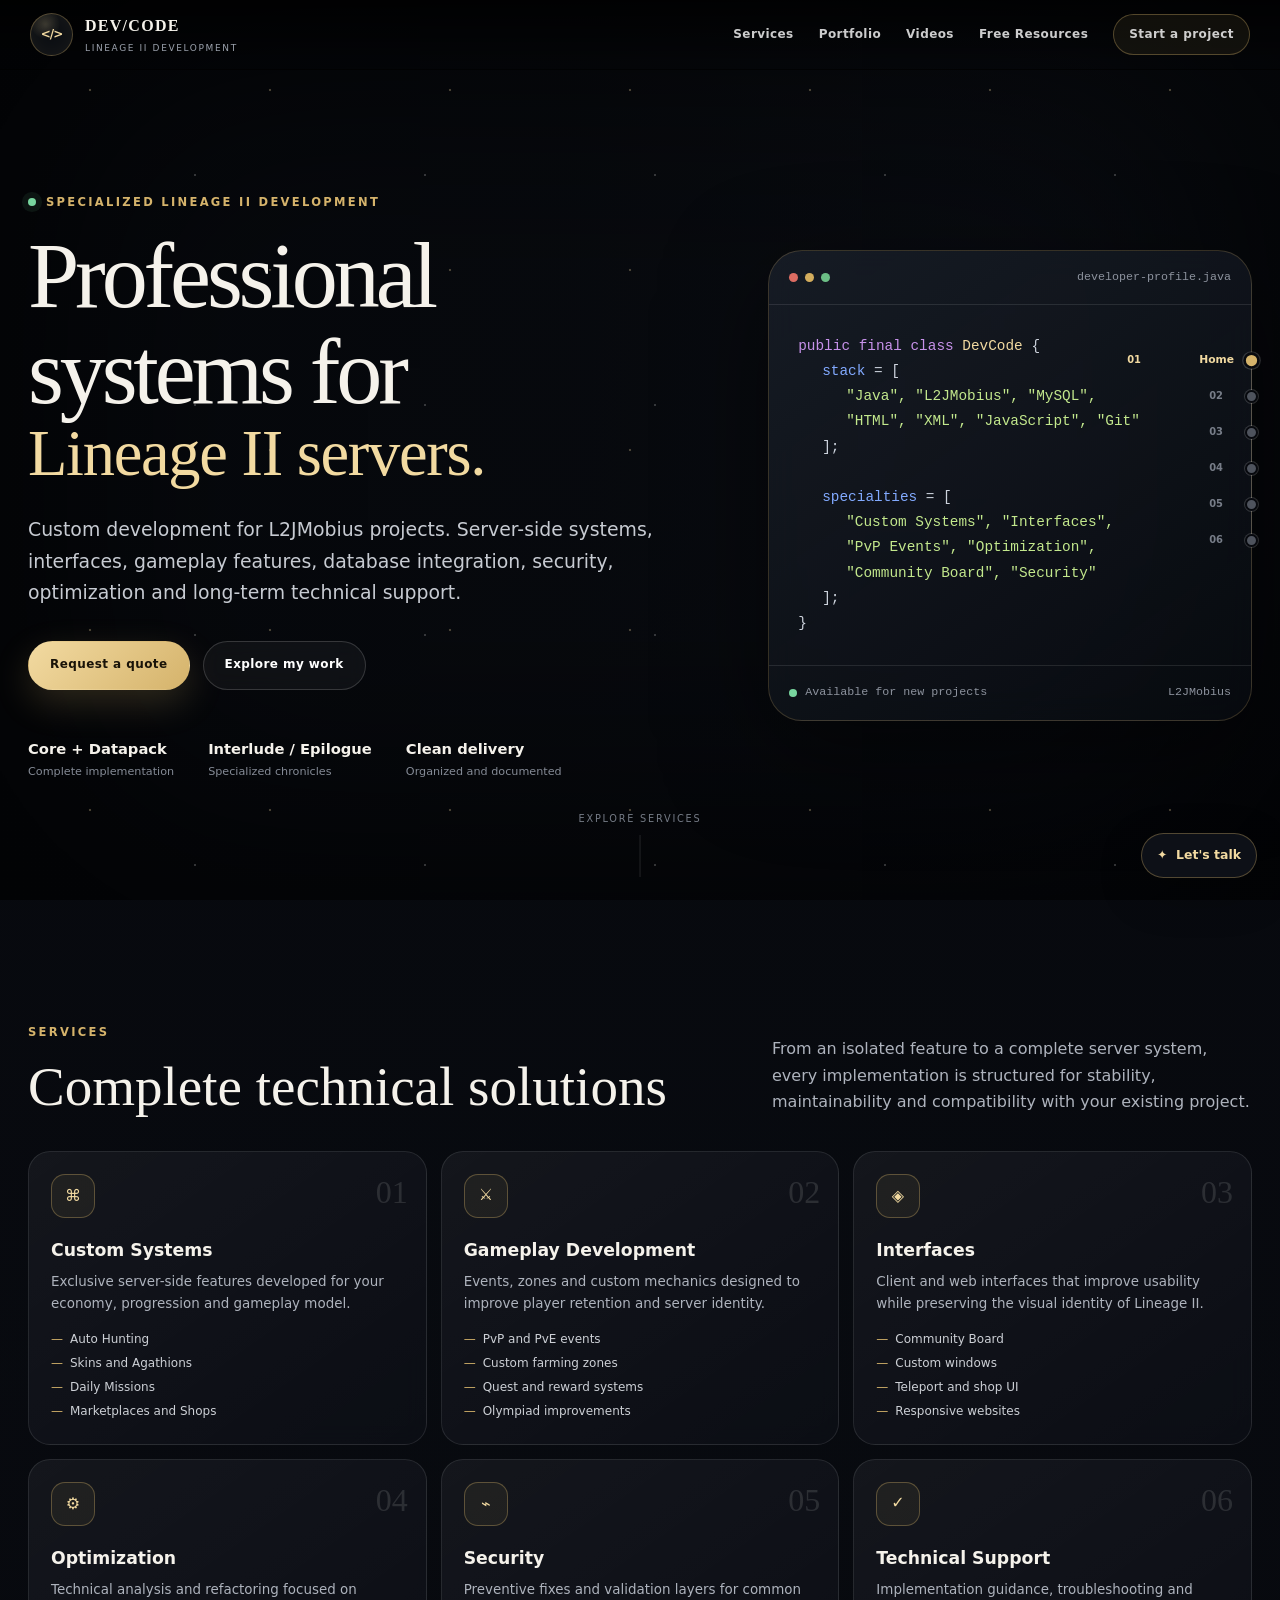
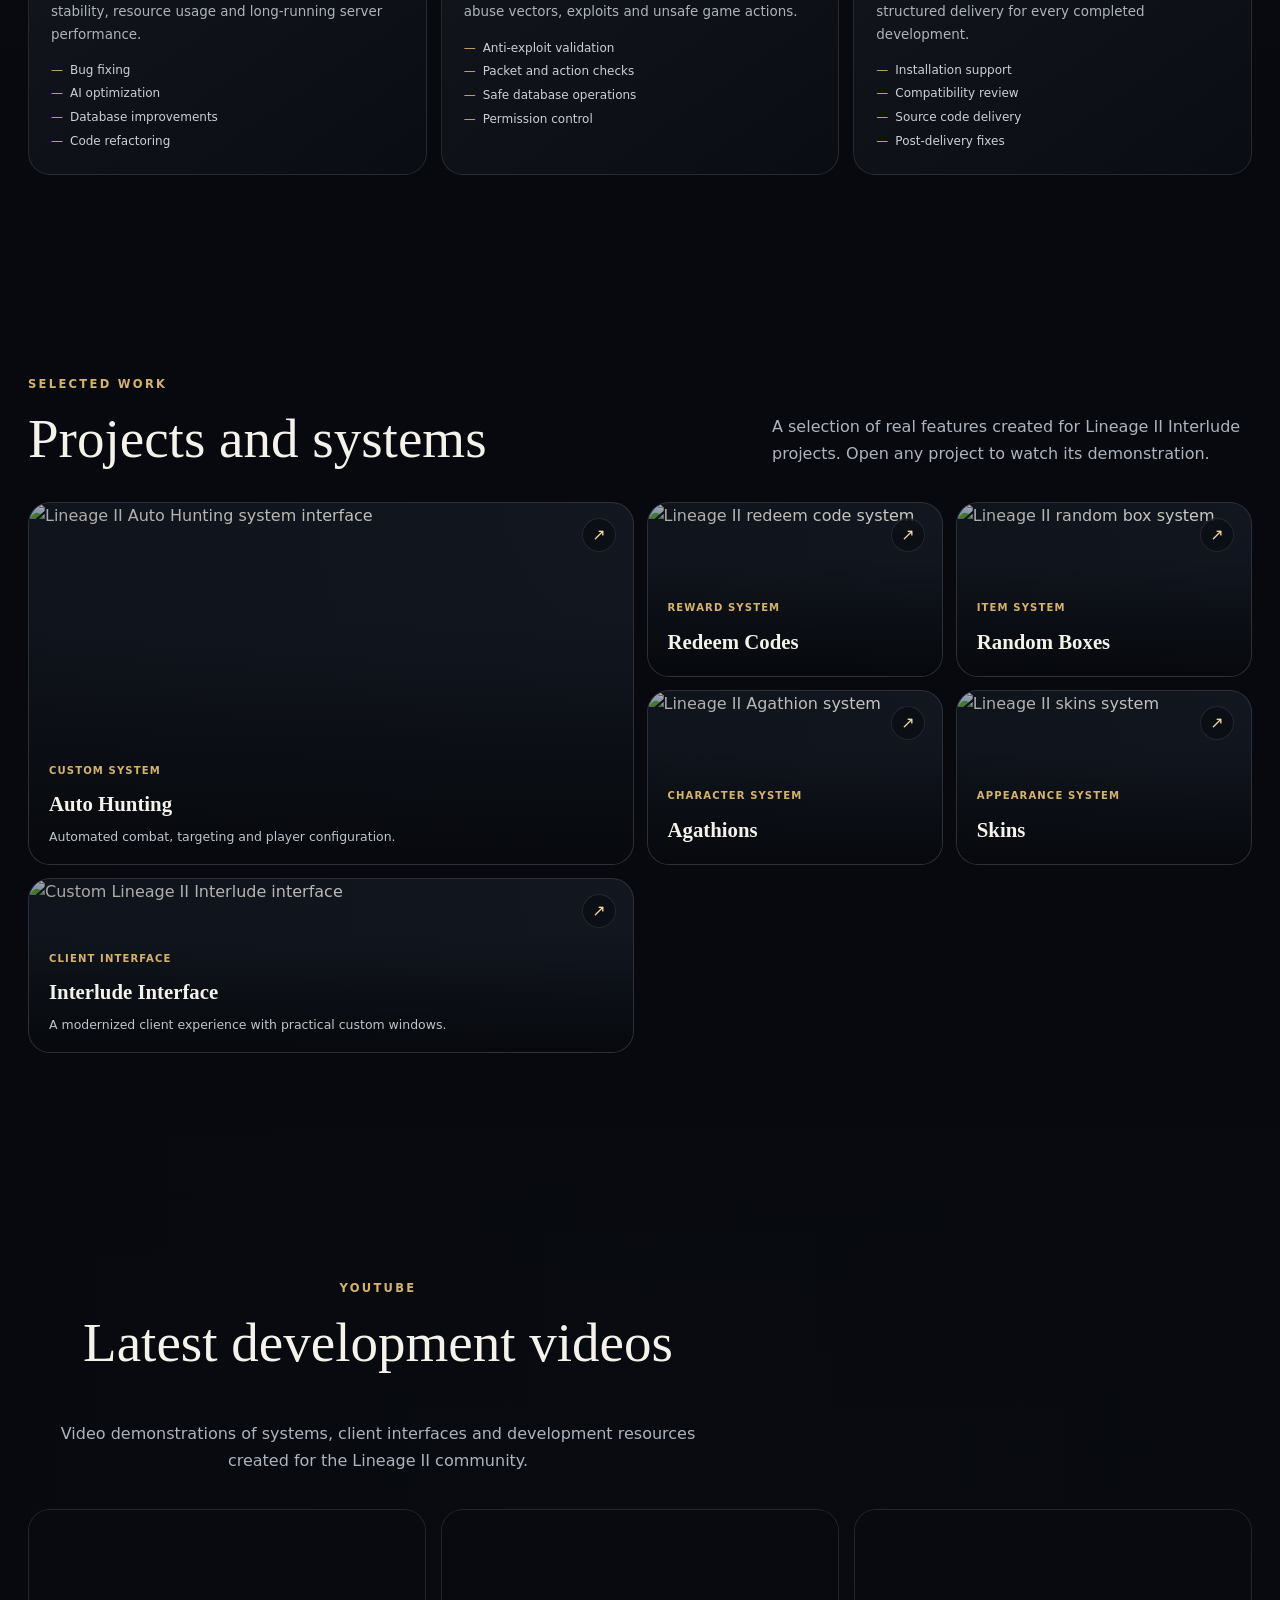
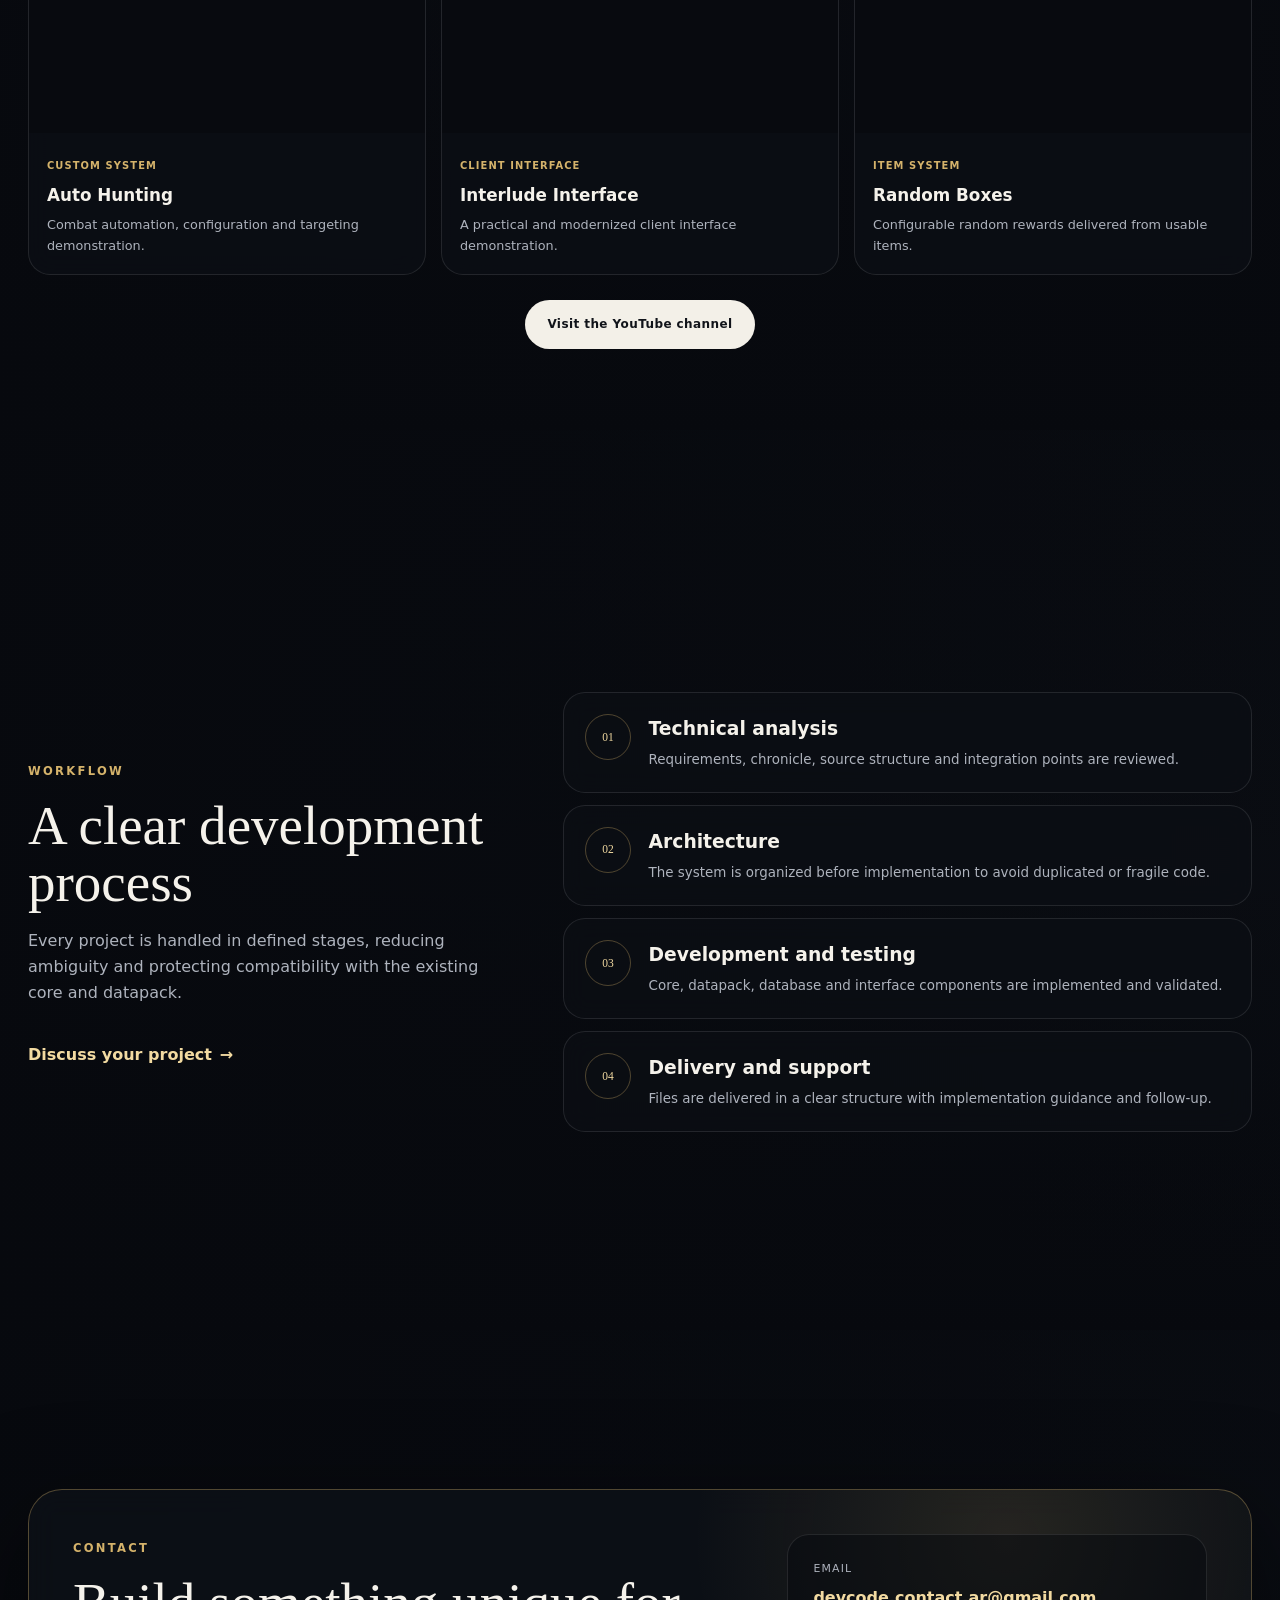
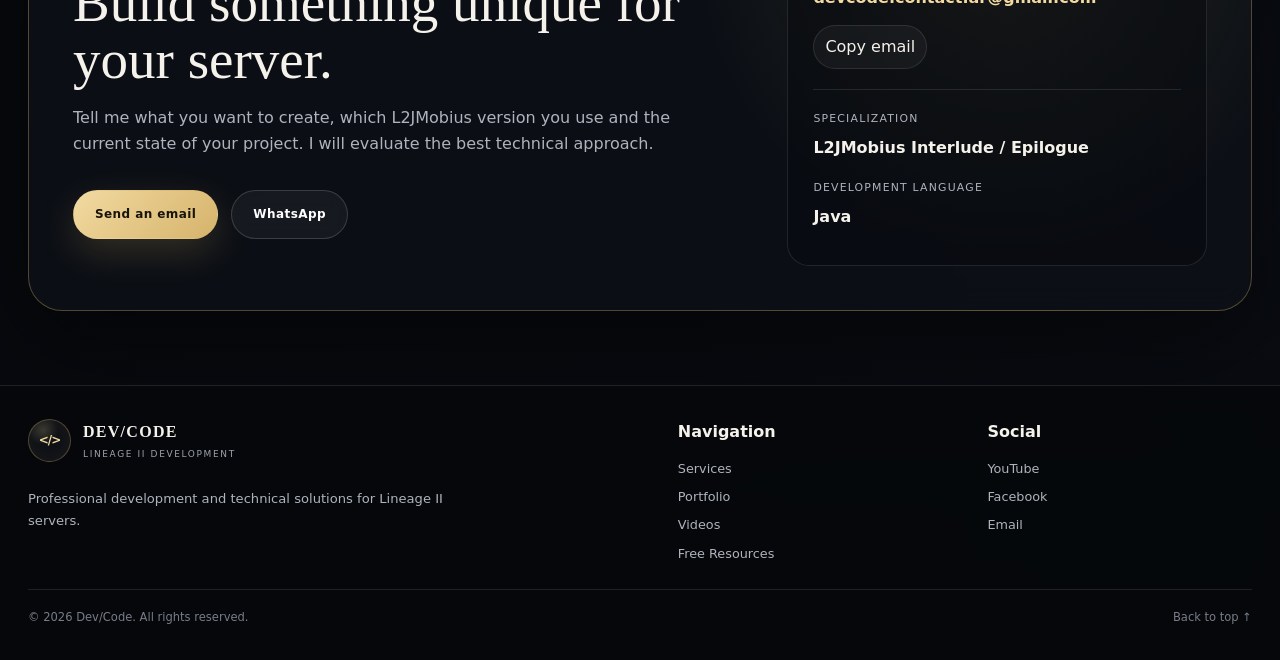
==== commit d8471a2a: "botones arreglados" ====
--- a/index.html
+++ b/index.html
@@ -815,7 +815,7 @@
               © <span data-current-year>2026</span> Dev/Code. All rights
               reserved.
             </span>
-            <a href="#top">Back to top ↑</a>
+            <a href="index.html">Back to top ↑</a>
           </div>
         </footer>
       </section>
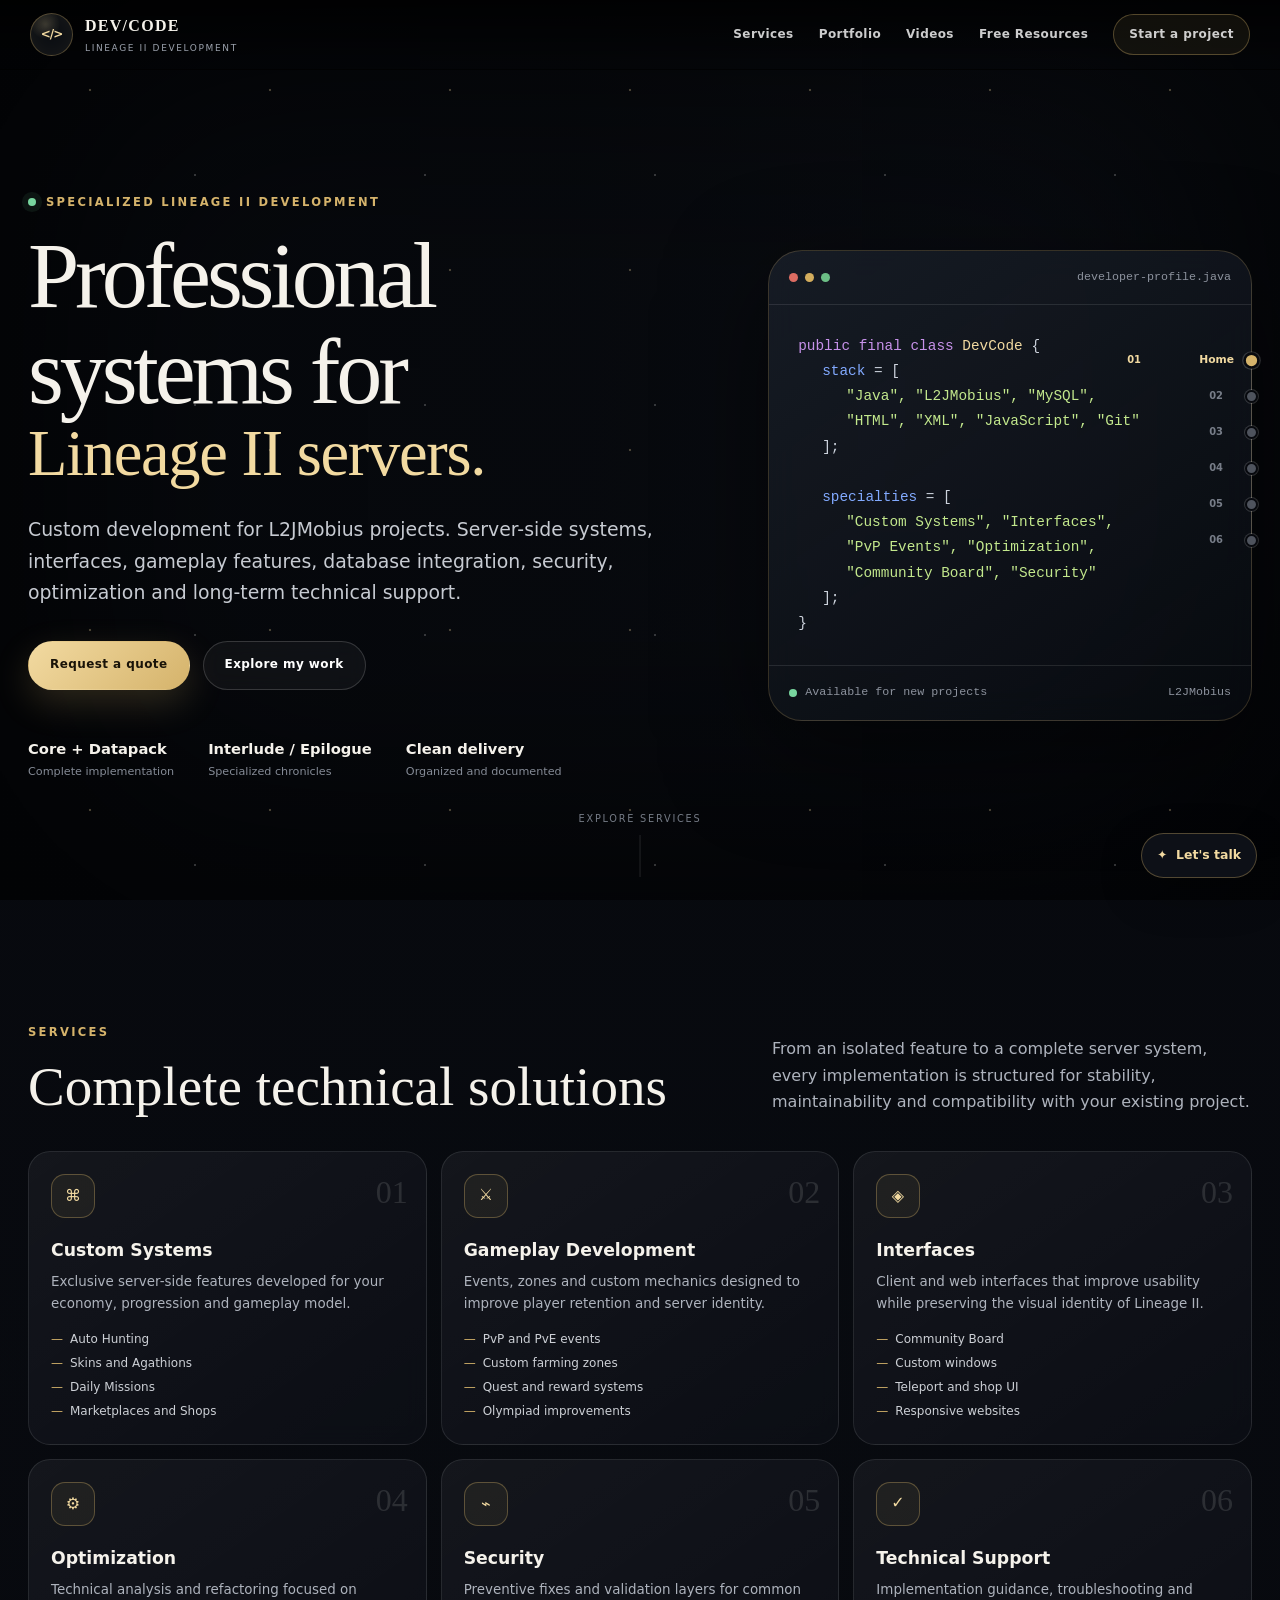
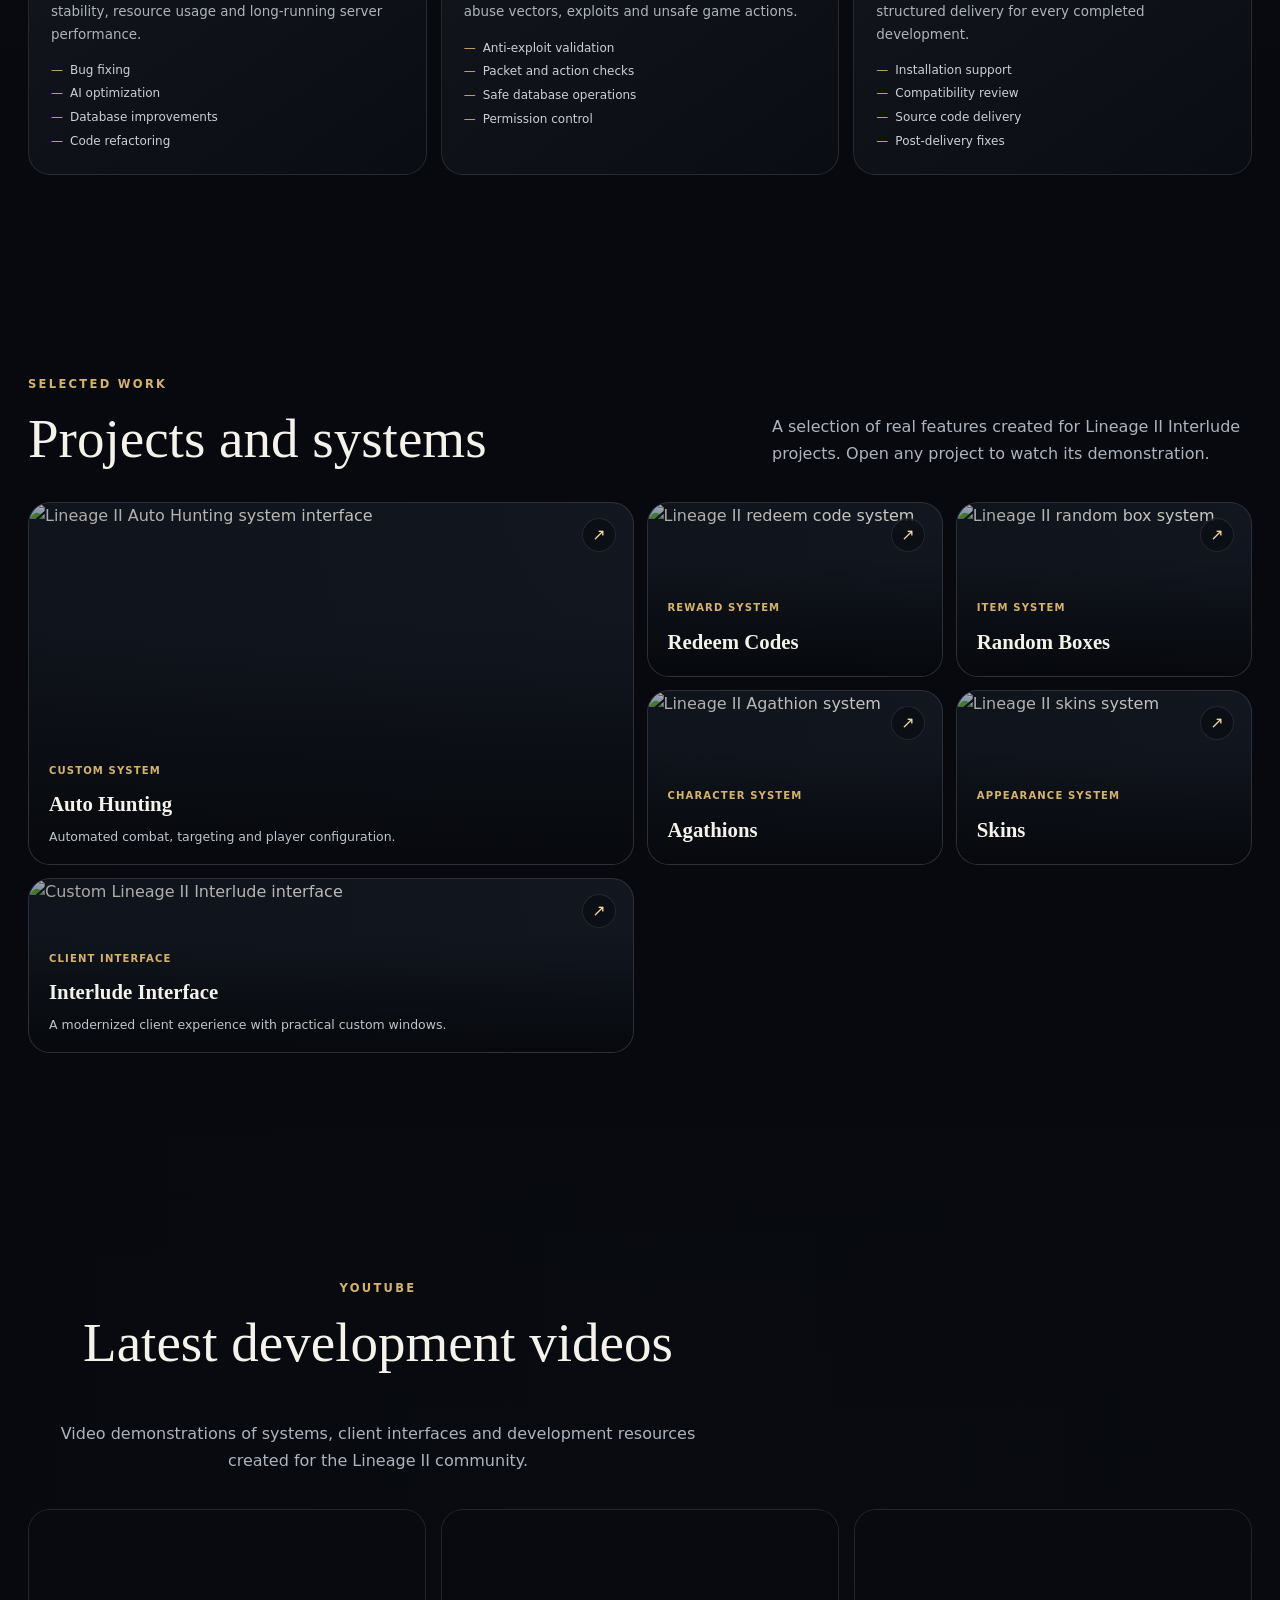
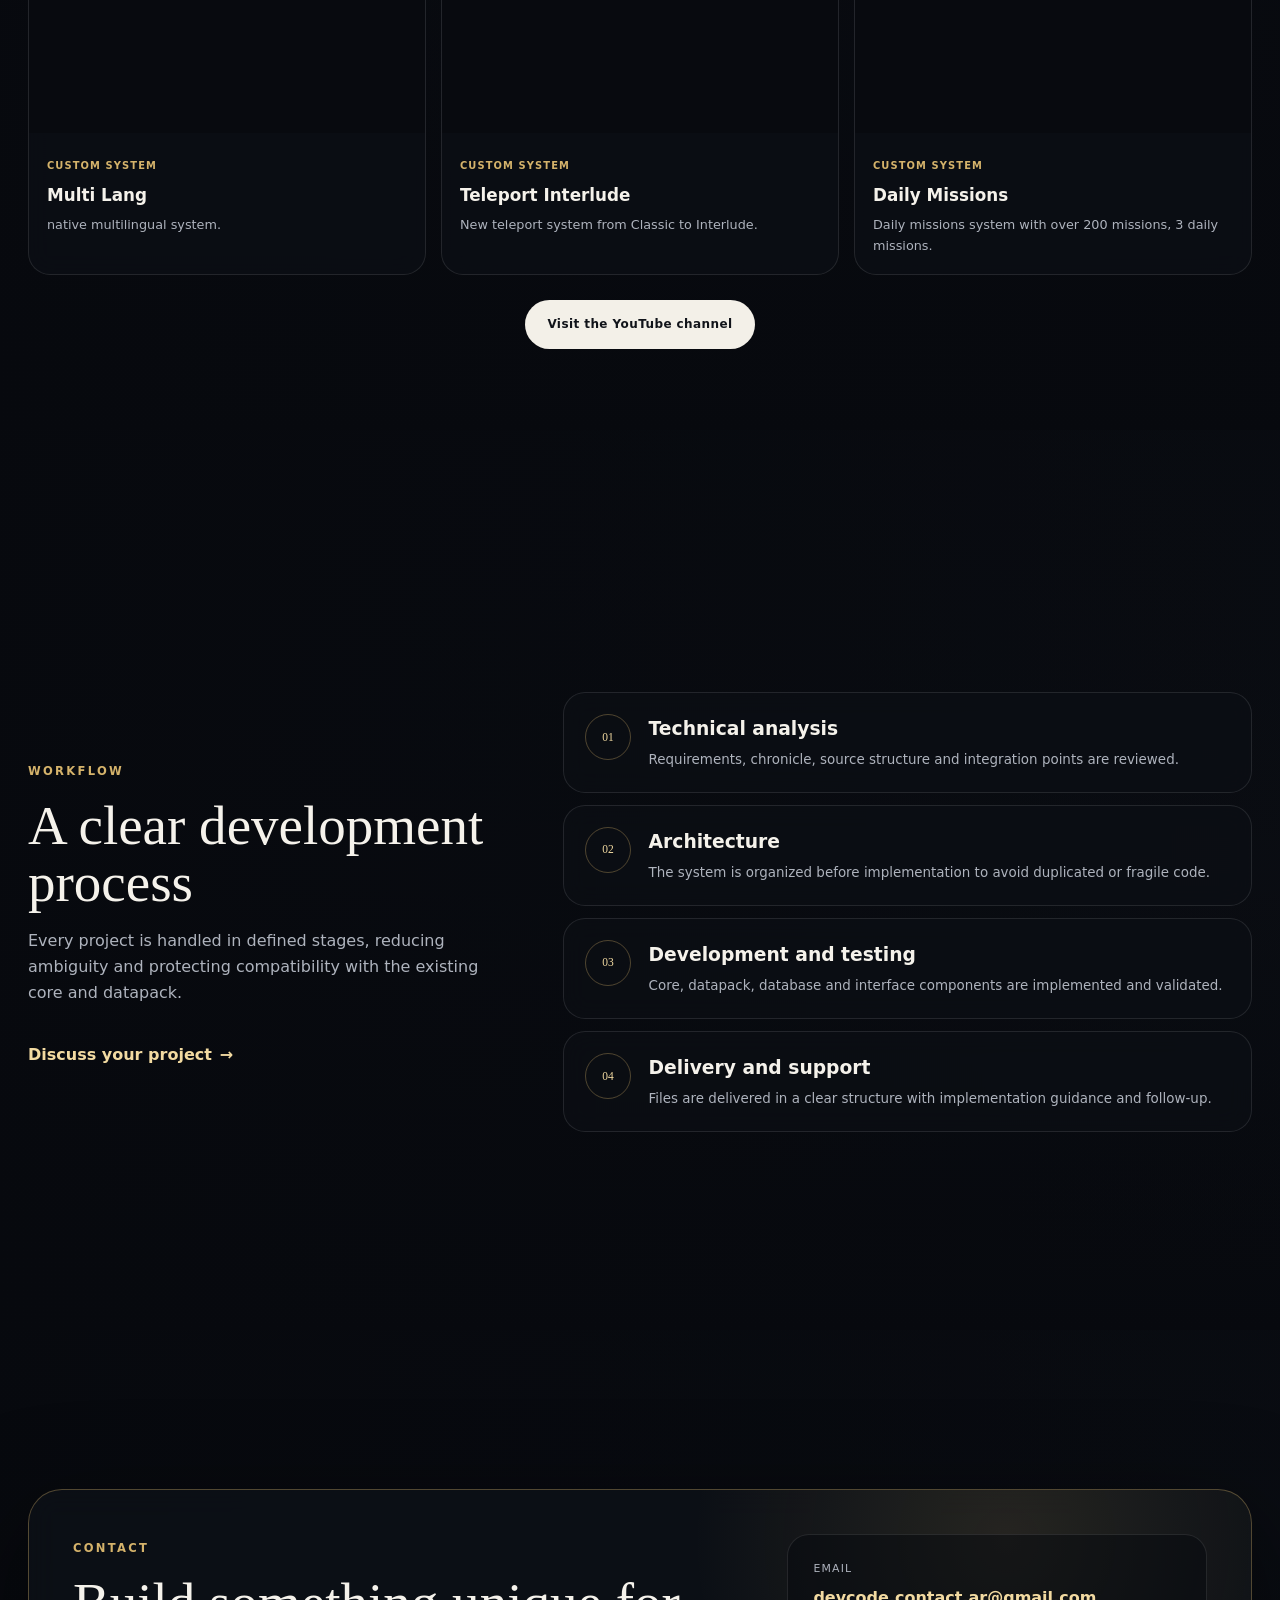
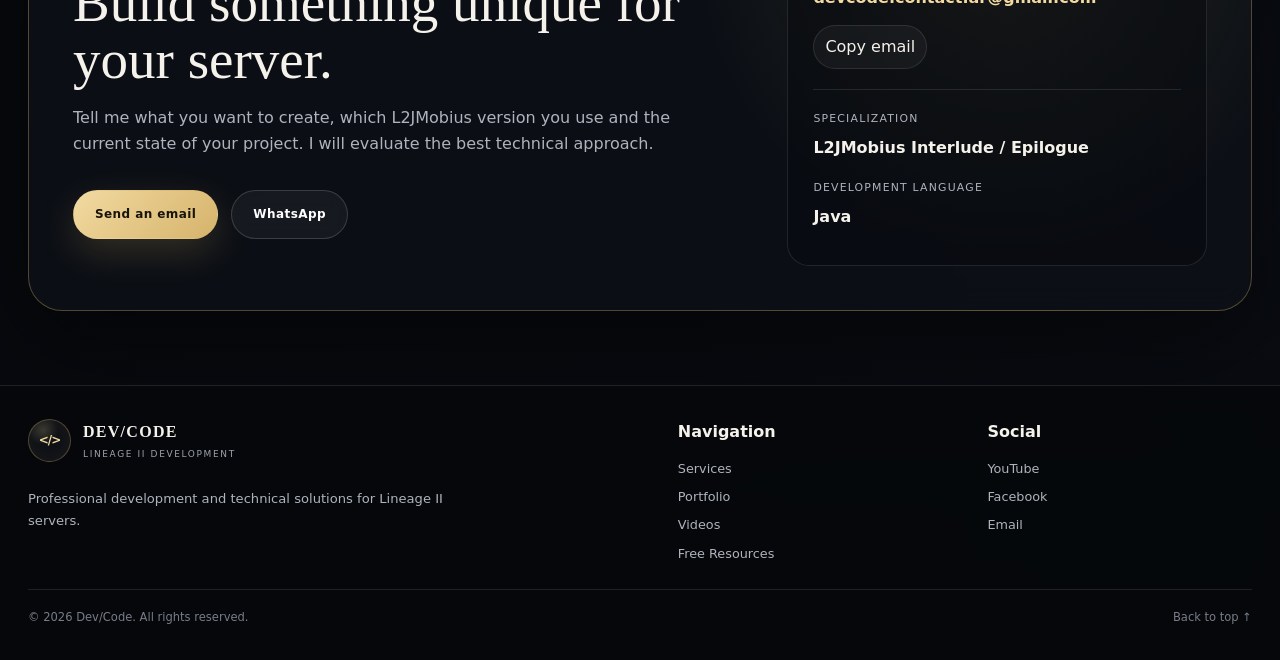
==== commit 62687a41: "New videos" ====
--- a/index.html
+++ b/index.html
@@ -15,17 +15,14 @@
     <meta name="author" content="Dev/Code" />
     <meta name="theme-color" content="#07090e" />
 
-    <meta
-      property="og:title"
-      content="Dev/Code — Lineage II Server Development"
-    />
+    <meta property="og:title" content="Lineage II Server Development" />
     <meta
       property="og:description"
       content="Custom systems, interfaces, optimization and professional development for Lineage II servers."
     />
     <meta property="og:type" content="website" />
 
-    <title>Dev/Code — Lineage II Server Development</title>
+    <title>Lineage II Server Development</title>
 
     <link rel="icon" href="assets/img/favicon.svg" type="image/svg+xml" />
     <link rel="preconnect" href="https://vod.plaync.com" />
@@ -519,7 +516,7 @@
             <article class="video-card reveal">
               <div class="video-frame">
                 <iframe
-                  src="https://www.youtube-nocookie.com/embed/lbS3PmtXhps"
+                  src="https://www.youtube-nocookie.com/embed/ngz8vbUduFg"
                   title="Lineage II Auto Hunting system"
                   loading="lazy"
                   referrerpolicy="strict-origin-when-cross-origin"
@@ -537,9 +534,9 @@
               </div>
               <div class="video-copy">
                 <span>Custom System</span>
-                <h3>Auto Hunting</h3>
+                <h3>Multi Lang</h3>
                 <p>
-                  Combat automation, configuration and targeting demonstration.
+                  native multilingual system.
                 </p>
               </div>
             </article>
@@ -547,7 +544,7 @@
             <article class="video-card reveal">
               <div class="video-frame">
                 <iframe
-                  src="https://www.youtube-nocookie.com/embed/Kq8JMWoIq18"
+                  src="https://www.youtube-nocookie.com/embed/MOASeDzylQA"
                   title="Lineage II Interlude interface"
                   loading="lazy"
                   referrerpolicy="strict-origin-when-cross-origin"
@@ -564,10 +561,10 @@
                 ></iframe>
               </div>
               <div class="video-copy">
-                <span>Client Interface</span>
-                <h3>Interlude Interface</h3>
+                <span>Custom System</span>
+                <h3>Teleport Interlude</h3>
                 <p>
-                  A practical and modernized client interface demonstration.
+                  New teleport system from Classic to Interlude.
                 </p>
               </div>
             </article>
@@ -575,7 +572,7 @@
             <article class="video-card reveal">
               <div class="video-frame">
                 <iframe
-                  src="https://www.youtube-nocookie.com/embed/Mz7wLxYxdsU"
+                  src="https://www.youtube-nocookie.com/embed/9gomSkQX0u4"
                   title="Lineage II Random Boxes system"
                   loading="lazy"
                   referrerpolicy="strict-origin-when-cross-origin"
@@ -592,10 +589,11 @@
                 ></iframe>
               </div>
               <div class="video-copy">
-                <span>Item System</span>
-                <h3>Random Boxes</h3>
-                <p>Configurable random rewards delivered from usable items.</p>
-              </div>
+                    <span>Custom System</span>
+                <h3>Daily Missions</h3>
+                <p>
+                  Daily missions system with over 200 missions, 3 daily missions.
+                </p>
             </article>
           </div>
 
